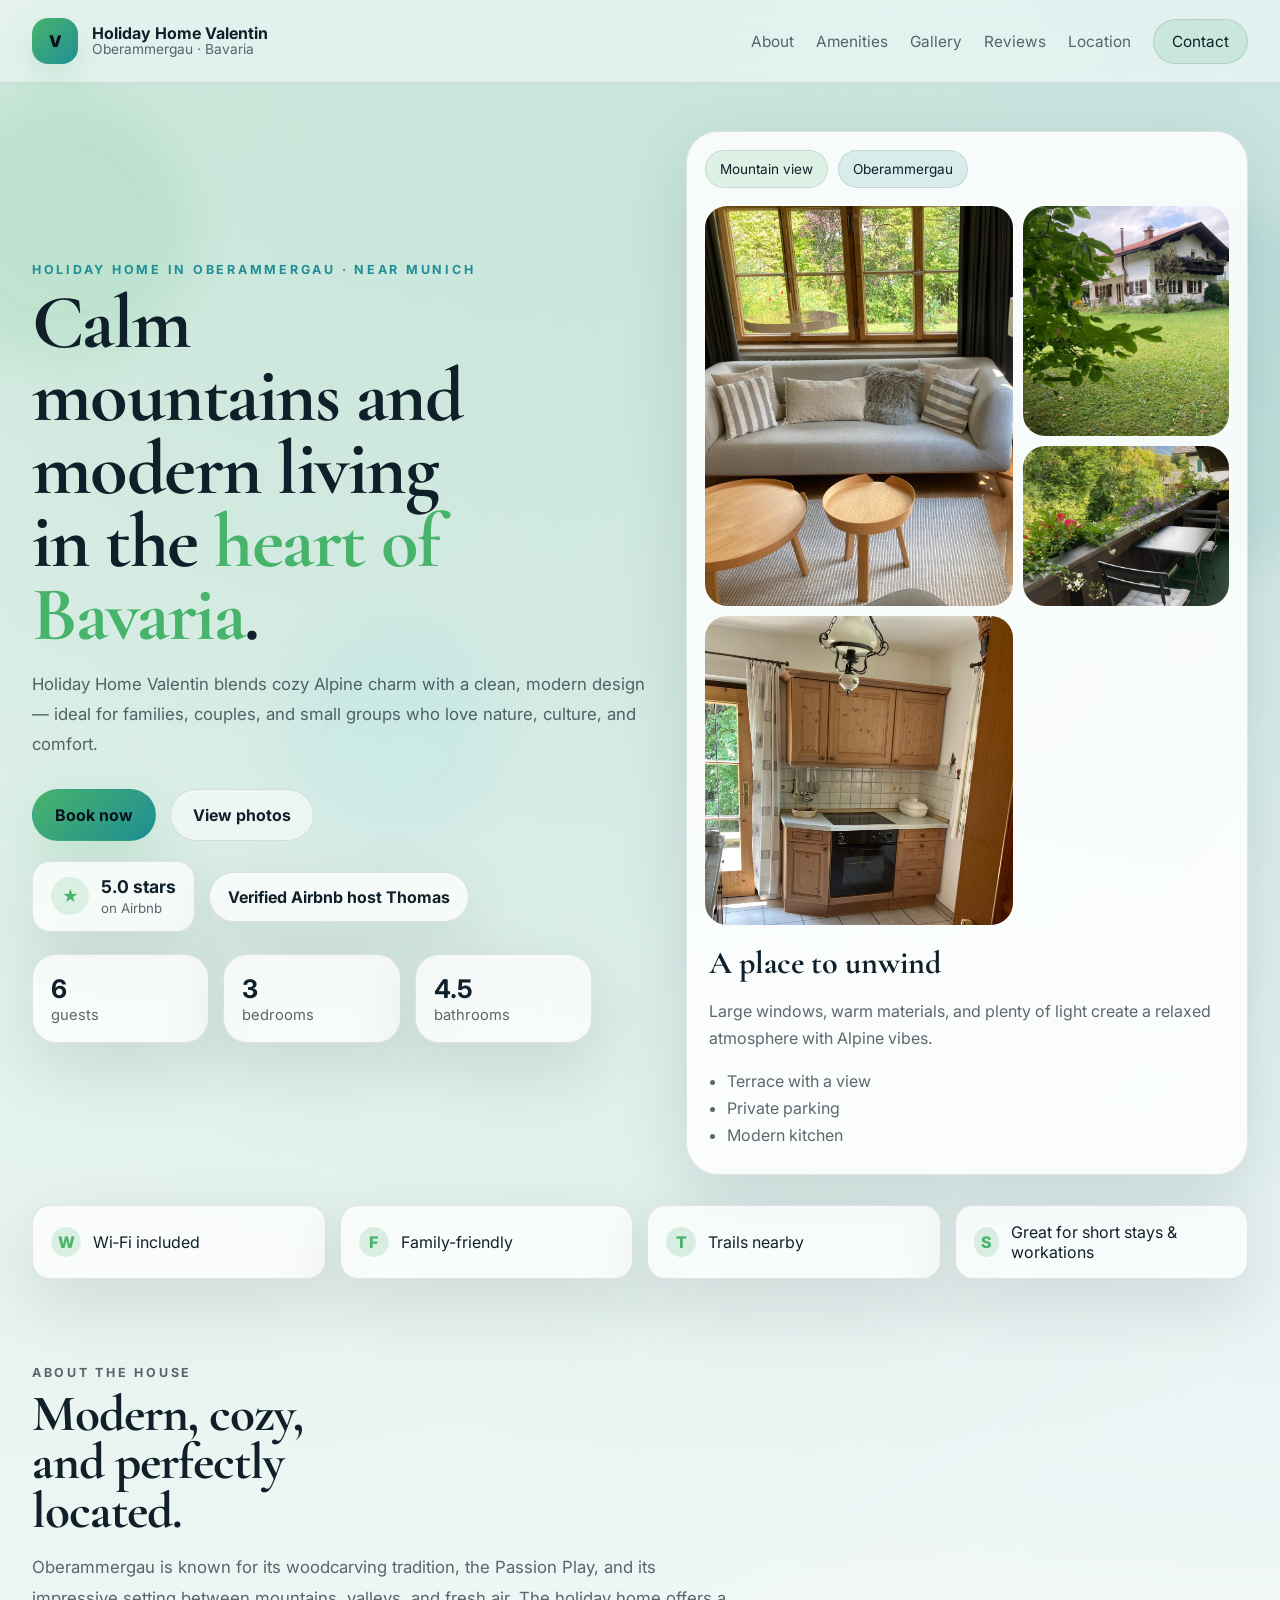
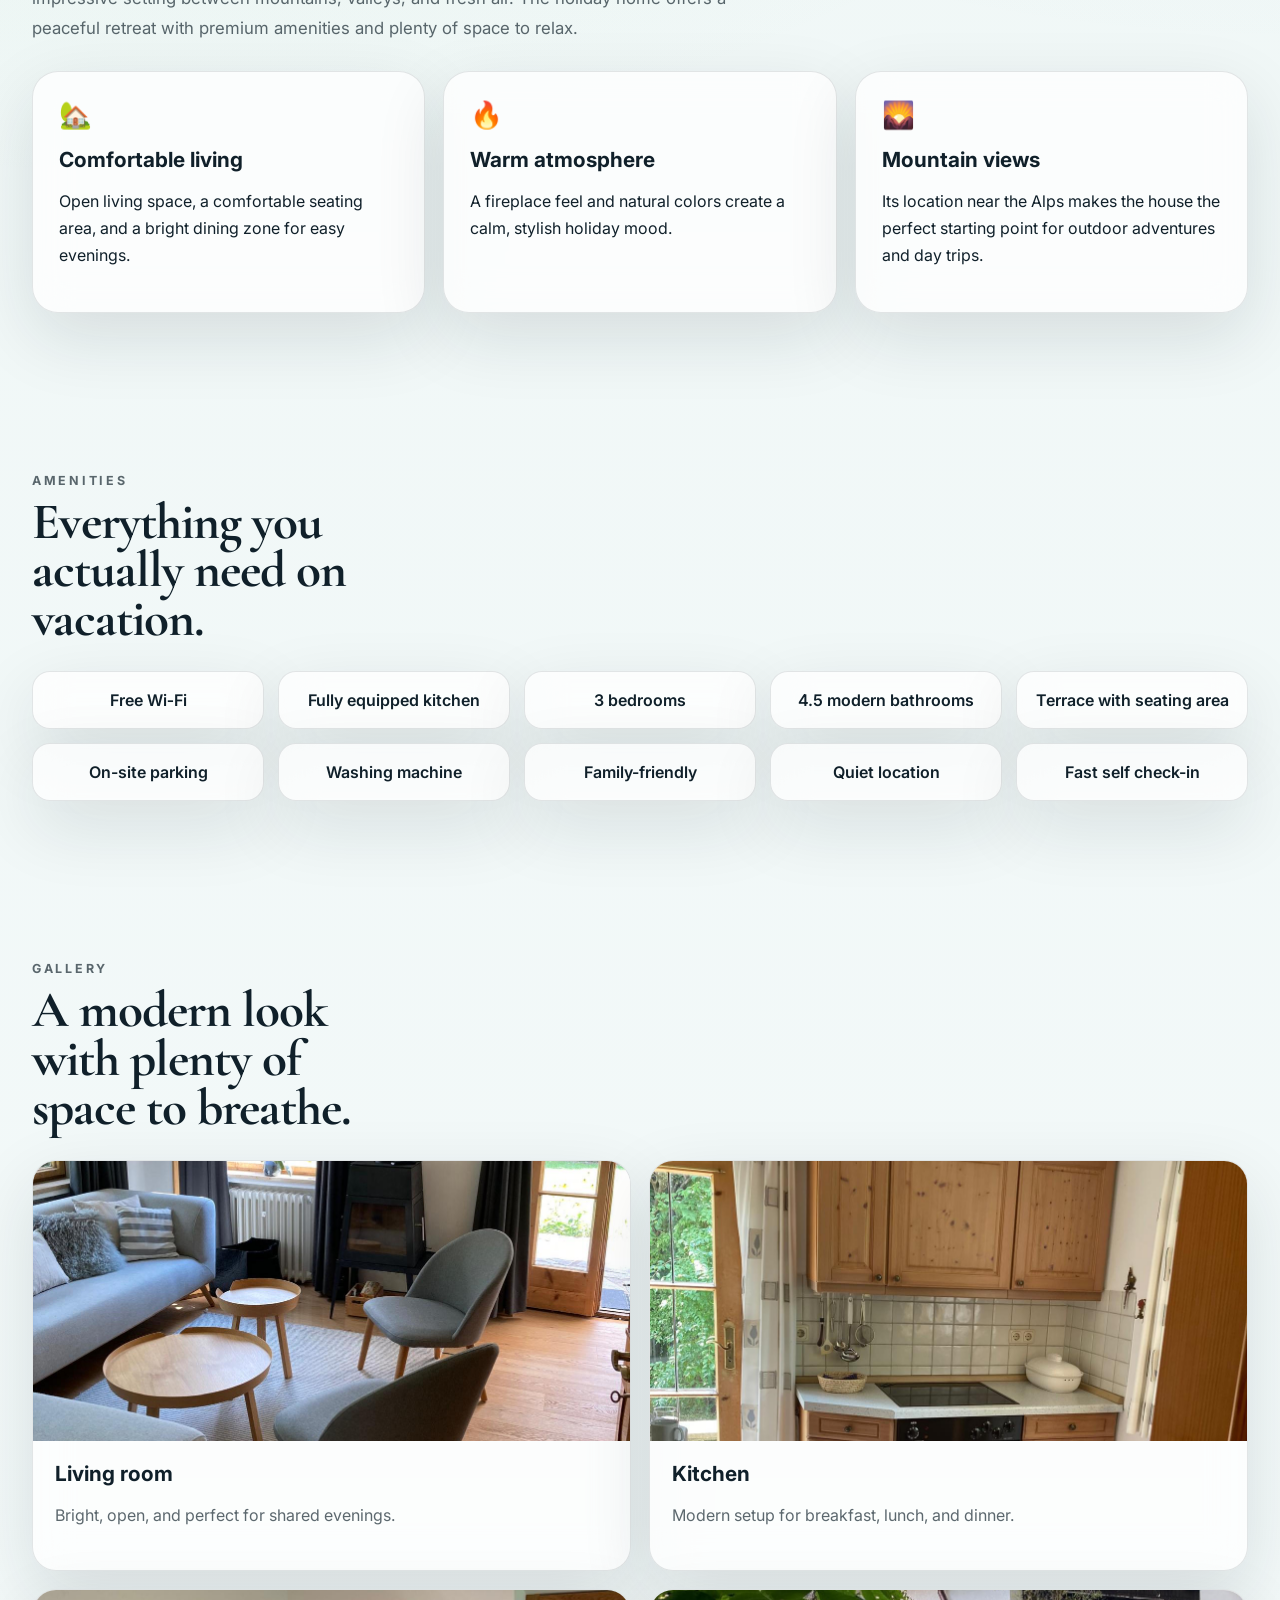
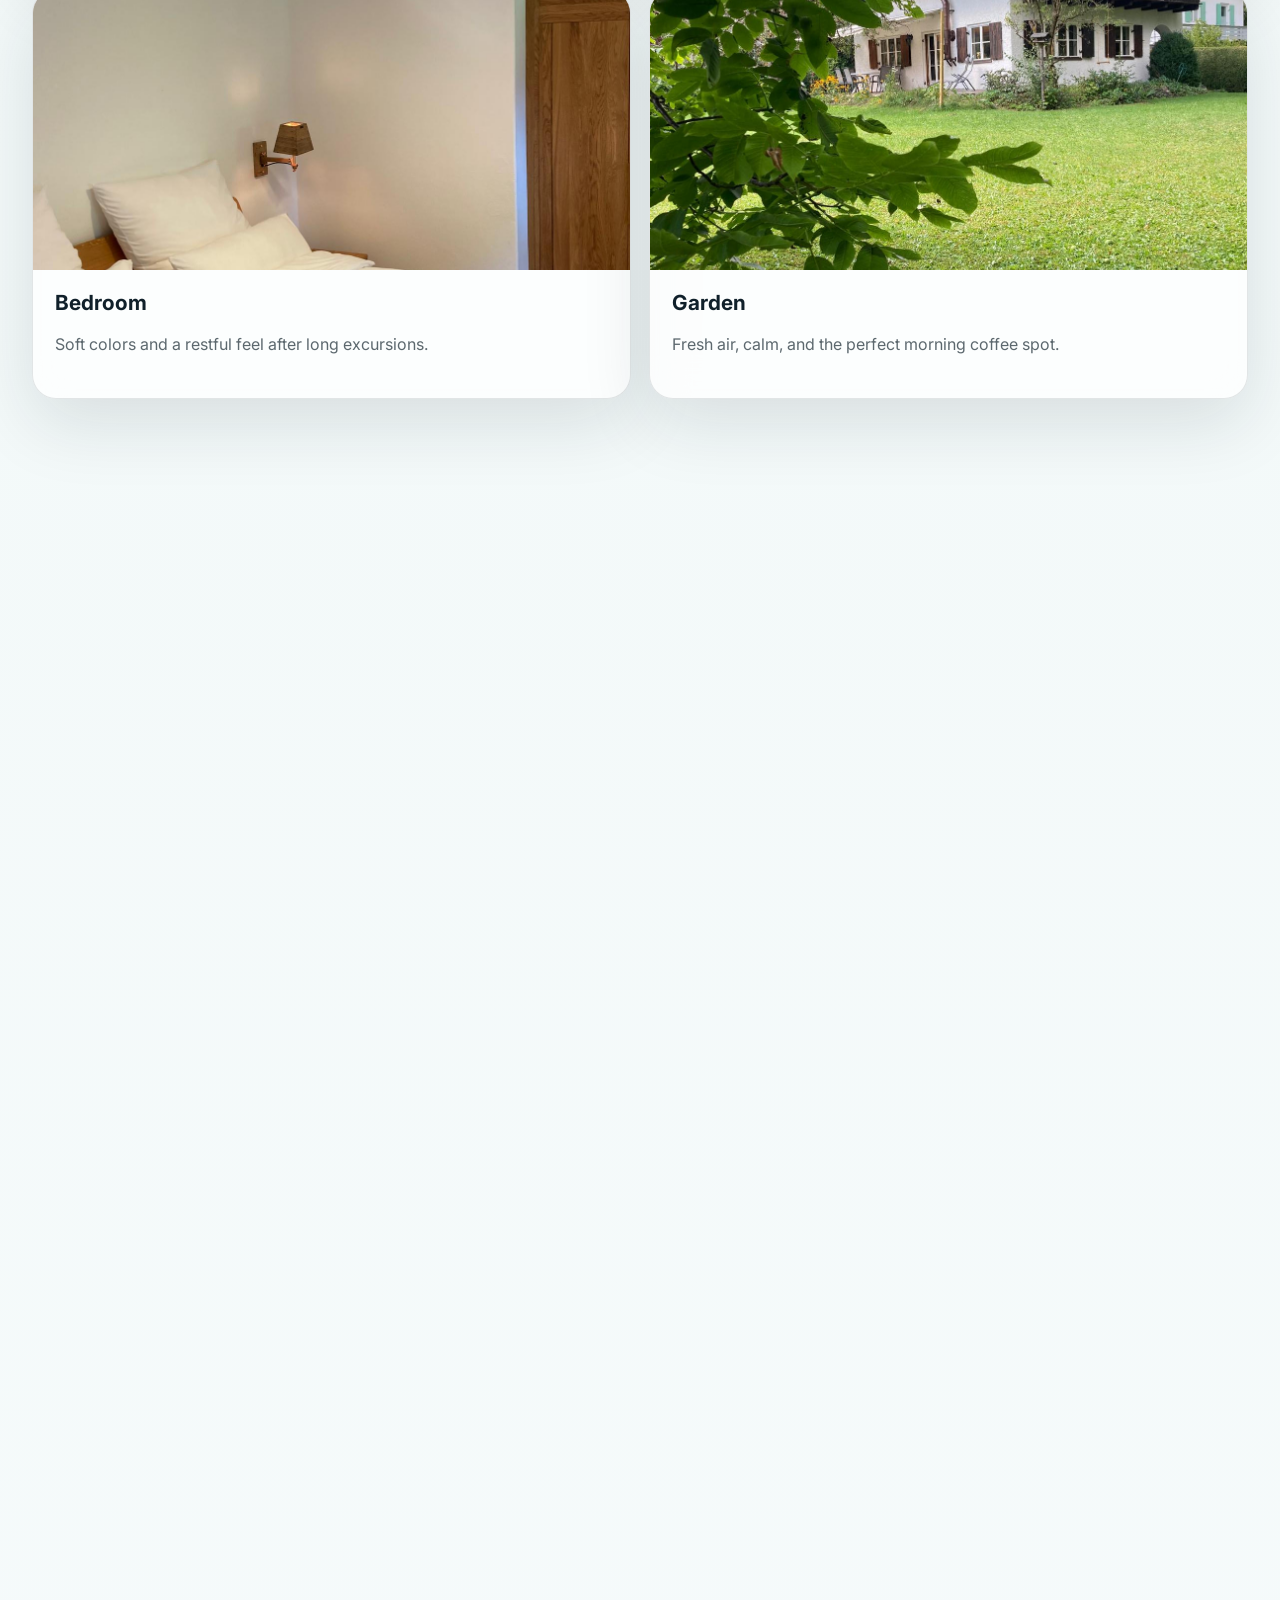
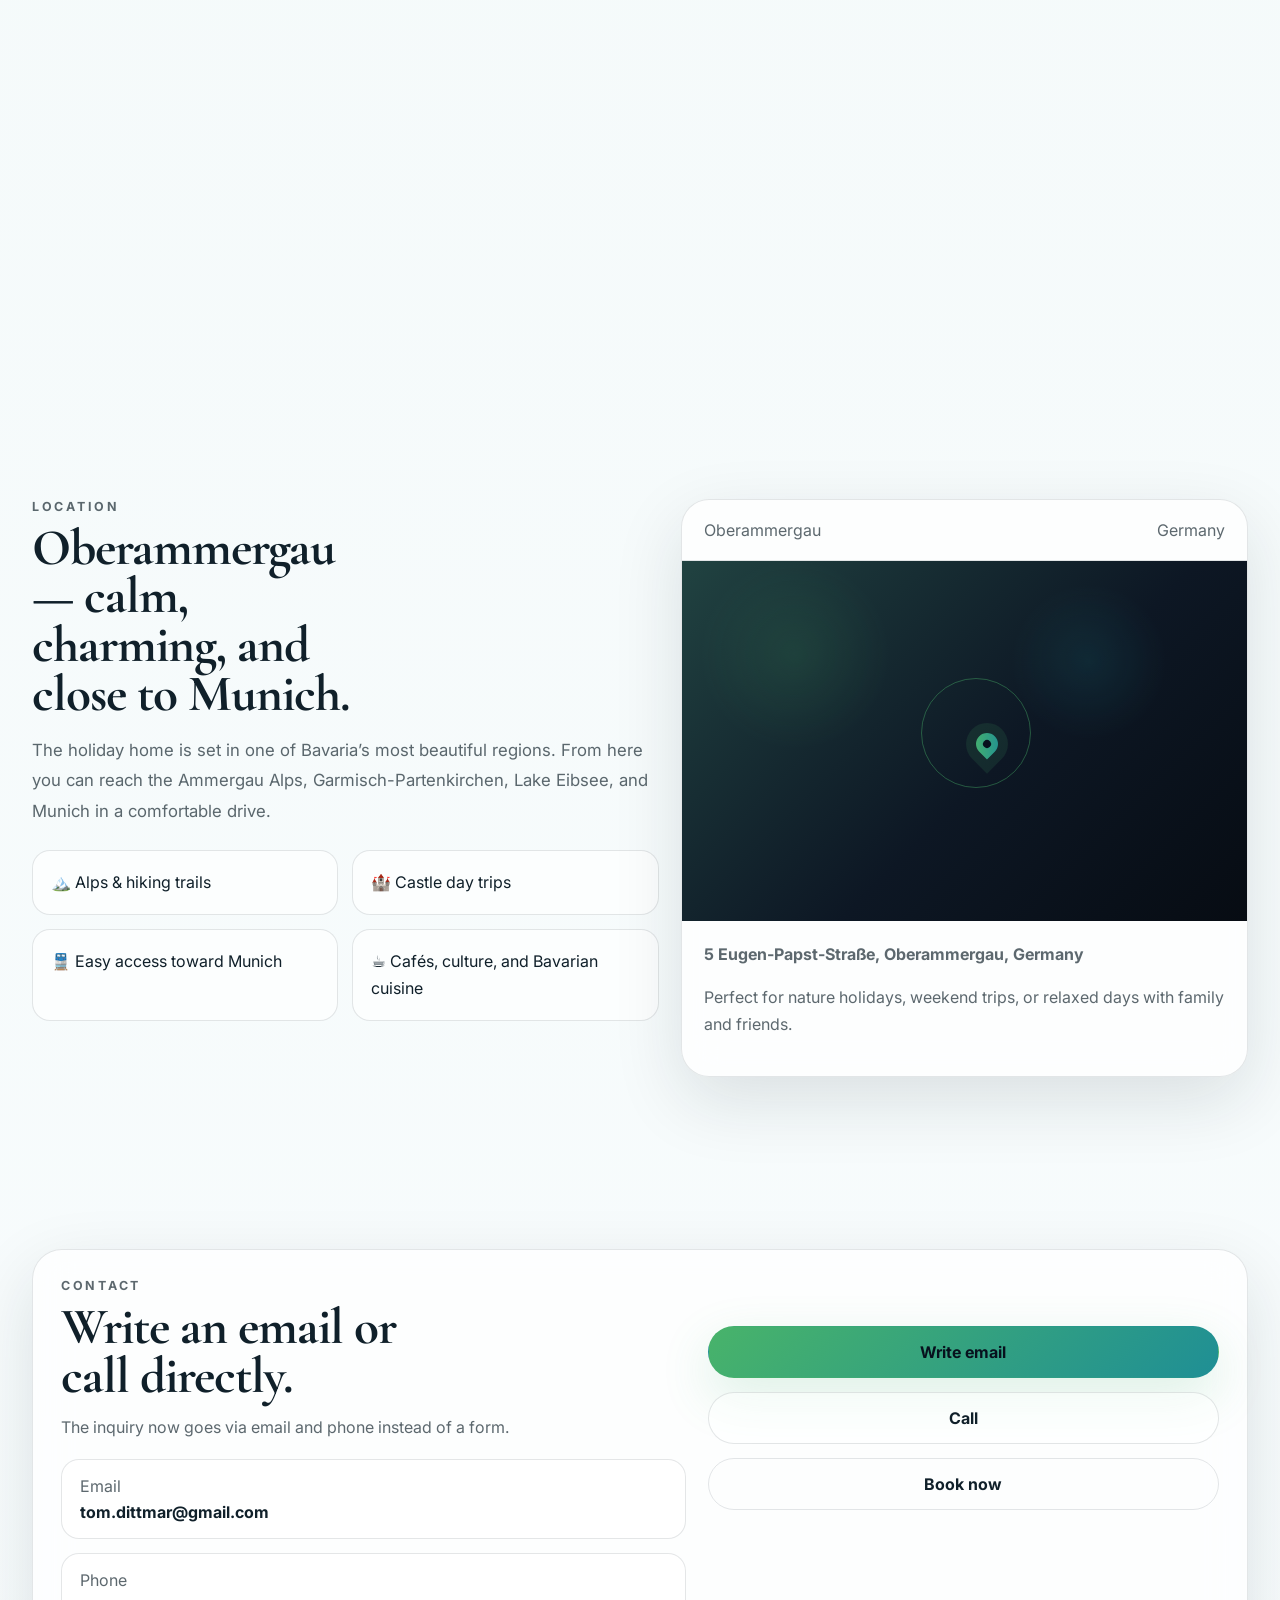
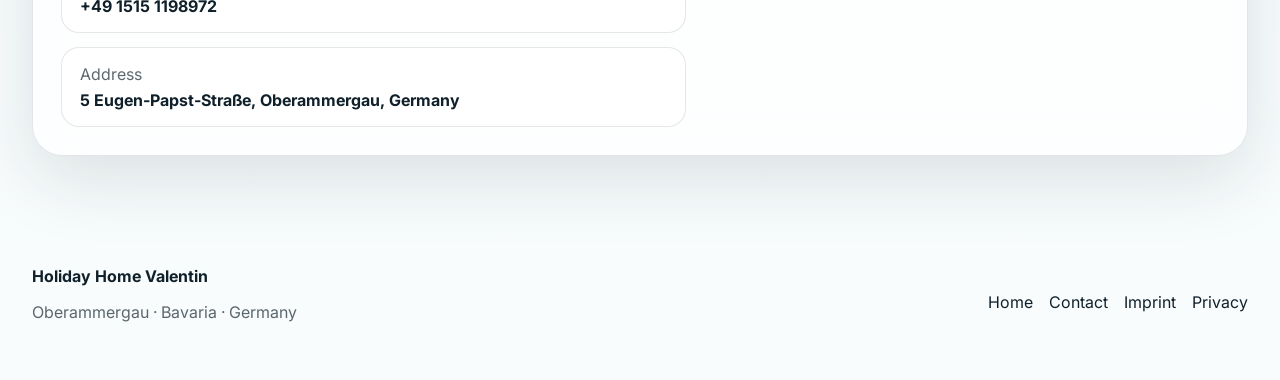
==== index.html @ 4187b982 "Add files via upload" ====
<!DOCTYPE html>
<html lang="de">
<head>
  <meta charset="UTF-8" />
  <meta name="viewport" content="width=device-width, initial-scale=1.0, viewport-fit=cover" />
  <title>Ferienhaus Valentin | Oberammergau bei München</title>
  <meta name="description" content="Ferienhaus in Oberammergau bei München mit Bergblick, Terrasse, 5,0 Airbnb-Sterne, Buchungslink, Bewertungen und direktem Kontakt." />
  <meta name="color-scheme" content="light dark" />
  <link rel="preconnect" href="https://fonts.googleapis.com">
  <link rel="preconnect" href="https://fonts.gstatic.com" crossorigin>
  <link href="https://fonts.googleapis.com/css2?family=Inter:wght@400;500;600;700;800;900&family=Cormorant+Garamond:wght@500;600;700&display=swap" rel="stylesheet">
  <link rel="stylesheet" href="css/style.css" />
</head>
<body>
  <div class="backdrop" aria-hidden="true">
    <span></span><span></span><span></span>
  </div>

  <header class="site-header">
    <a class="brand" href="#start" aria-label="Startseite">
      <span class="brand-mark">V</span>
      <span class="brand-text">
        <strong data-i18n="brand">Ferienhaus Valentin</strong>
        <small data-i18n="brandSub">Oberammergau · Bayern</small>
      </span>
    </a>

    <nav class="desktop-nav" aria-label="Hauptnavigation">
      <a href="#ueber" data-i18n="navAbout">Über das Haus</a>
      <a href="#ausstattung" data-i18n="navAmenities">Ausstattung</a>
      <a href="#galerie" data-i18n="navGallery">Galerie</a>
      <a href="#bewertungen" data-i18n="navReviews">Bewertungen</a>
      <a href="#lage" data-i18n="navLocation">Lage</a>
      <a href="#kontakt" class="nav-cta" data-i18n="navContact">Kontakt</a>
    </nav>

    <button class="menu-button" type="button" aria-label="Menü öffnen" aria-expanded="false" aria-controls="mobileNav">
      <span></span><span></span><span></span>
    </button>
  </header>

  <nav id="mobileNav" class="mobile-nav" aria-label="Mobile Navigation">
    <a href="#ueber" data-i18n="navAbout">Über das Haus</a>
    <a href="#ausstattung" data-i18n="navAmenities">Ausstattung</a>
    <a href="#galerie" data-i18n="navGallery">Galerie</a>
    <a href="#bewertungen" data-i18n="navReviews">Bewertungen</a>
    <a href="#lage" data-i18n="navLocation">Lage</a>
    <a href="#kontakt" data-i18n="navContact">Kontakt</a>
  </nav>

  <main id="start">
    <section class="hero section-wrap">
      <div class="hero-copy reveal">
        <p class="eyebrow" data-i18n="heroEyebrow">Ferienhaus in Oberammergau · Nähe München</p>
        <h1 data-i18n="heroTitle">Ruhe, Berge und modernes Wohnen im <span>Herzen Bayerns</span>.</h1>
        <p class="lead" data-i18n="heroText">
          Das Ferienhaus Valentin verbindet gemütlichen Alpencharme mit einem klaren, modernen Design – ideal für Familien, Paare und kleine Gruppen, die Natur, Kultur und Komfort lieben.
        </p>

        <div class="hero-actions">
          <a class="btn btn-primary" href="https://www.airbnb.de/rooms/27420146?adults=4&check_in=2026-11-19&check_out=2026-11-26&search_mode=regular_search&source_impression_id=p3_1784402402_P3Bm9x_P6Az1f8Ne&previous_page_section_name=1000&federated_search_id=296d01ff-f750-4e15-9dda-6079a9d23934" target="_blank" rel="noopener noreferrer" data-i18n="heroBook">Jetzt buchen</a>
          <a class="btn btn-secondary" href="#galerie" data-i18n="heroCtaSecondary">Bilder ansehen</a>
        </div>

        <div class="hero-rating">
          <div class="rating-badge">
            <span class="rating-star">★</span>
            <div>
              <strong data-i18n="ratingScore">5.0 Sterne</strong>
              <small data-i18n="ratingLabel">auf Airbnb</small>
            </div>
          </div>
          <div class="rating-host" data-i18n="hostVerified">Verifizierter Airbnb-Gastgeber Thomas</div>
        </div>

        <div class="hero-stats" aria-label="Hausdaten">
          <div>
            <strong data-i18n="statGuestsValue">6</strong>
            <span data-i18n="statGuests">Personen</span>
          </div>
          <div>
            <strong data-i18n="statRoomsValue">3</strong>
            <span data-i18n="statRooms">Schlafzimmer</span>
          </div>
          <div>
            <strong data-i18n="statBathroomsValue">4,5</strong>
            <span data-i18n="statBathrooms">Bäder</span>
          </div>
        </div>
      </div>

      <div class="hero-visual reveal">
        <div class="hero-feature">
          <div class="hero-feature-top">
            <span class="pill" data-i18n="heroPill">Bergblick</span>
            <span class="pill pill-alt" data-i18n="heroPillAlt">Oberammergau</span>
          </div>

          <div class="mosaic">
            <figure class="mosaic-tile tile-a">
              <img src="images/Wohnzimmer2.jpeg" alt="Wohnzimmer" />
            </figure>
            <figure class="mosaic-tile tile-b">
              <img src="images/Garten.jpeg" alt="Garten" />
            </figure>
            <figure class="mosaic-tile tile-c">
              <img src="images/Balkon1.jpeg" alt="Balkon" />
            </figure>
            <figure class="mosaic-tile tile-d">
              <img src="images/Küche1.jpeg" alt="Küche" />
            </figure>
          </div>

          <div class="hero-feature-bottom">
            <h2 data-i18n="heroCardTitle">Ein Ort zum Abschalten</h2>
            <p data-i18n="heroCardText">Große Fenster, warme Materialien und viel Licht sorgen für eine entspannte Atmosphäre mit Alpenfeeling.</p>
            <ul>
              <li data-i18n="heroList1">Terrasse mit Aussicht</li>
              <li data-i18n="heroList2">Private Parkplätze</li>
              <li data-i18n="heroList3">Moderne Küche</li>
            </ul>
          </div>
        </div>
      </div>
    </section>

    <section class="feature-strip section-wrap">
      <div class="mini-card reveal"><span>W</span><p data-i18n="strip1">WLAN inklusive</p></div>
      <div class="mini-card reveal"><span>F</span><p data-i18n="strip2">Familienfreundlich</p></div>
      <div class="mini-card reveal"><span>T</span><p data-i18n="strip3">Wanderwege direkt in der Nähe</p></div>
      <div class="mini-card reveal"><span>S</span><p data-i18n="strip4">Ideal für Kurzurlaub &amp; Workation</p></div>
    </section>

    <section id="ueber" class="content-section section-wrap">
      <div class="section-head reveal">
        <p class="eyebrow" data-i18n="aboutEyebrow">Über das Ferienhaus</p>
        <h2 data-i18n="aboutTitle">Modern, gemütlich und perfekt gelegen.</h2>
        <p class="lead" data-i18n="aboutText">
          Oberammergau ist bekannt für seine Holzschnitzkunst, die Passion und die beeindruckende Lage zwischen Bergen, Tälern und klarer Luft. Das Ferienhaus bietet einen ruhigen Rückzugsort mit hochwertiger Ausstattung und viel Platz zum Wohlfühlen.
        </p>
      </div>

      <div class="grid-3">
        <article class="info-card reveal">
          <div class="info-icon">🏡</div>
          <h3 data-i18n="feature1Title">Komfortables Wohnen</h3>
          <p data-i18n="feature1Text">Offener Wohnbereich, bequeme Sitzlandschaft und ein heller Essbereich für entspannte Abende.</p>
        </article>
        <article class="info-card reveal">
          <div class="info-icon">🔥</div>
          <h3 data-i18n="feature2Title">Wärme &amp; Atmosphäre</h3>
          <p data-i18n="feature2Text">Ein Kamin-Feeling und natürliche Farben schaffen eine ruhige, stilvolle Urlaubsstimmung.</p>
        </article>
        <article class="info-card reveal">
          <div class="info-icon">🌄</div>
          <h3 data-i18n="feature3Title">Blick auf die Berge</h3>
          <p data-i18n="feature3Text">Die Lage nahe der Alpen macht das Haus zum idealen Ausgangspunkt für Naturerlebnisse und Ausflüge.</p>
        </article>
      </div>
    </section>

    <section id="ausstattung" class="content-section alt section-wrap">
      <div class="section-head reveal">
        <p class="eyebrow" data-i18n="amenitiesEyebrow">Ausstattung</p>
        <h2 data-i18n="amenitiesTitle">Alles drin, was man im Urlaub wirklich braucht.</h2>
      </div>

      <div class="amenities-grid">
        <div class="amenity reveal" data-i18n="amenity1">Kostenloses WLAN</div>
        <div class="amenity reveal" data-i18n="amenity2">Voll ausgestattete Küche</div>
        <div class="amenity reveal" data-i18n="amenity3">3 Schlafzimmer</div>
        <div class="amenity reveal" data-i18n="amenity4">4,5 moderne Bäder</div>
        <div class="amenity reveal" data-i18n="amenity5">Terrasse mit Sitzbereich</div>
        <div class="amenity reveal" data-i18n="amenity6">Parkplatz am Haus</div>
        <div class="amenity reveal" data-i18n="amenity7">Waschmaschine</div>
        <div class="amenity reveal" data-i18n="amenity8">Familienfreundlich</div>
        <div class="amenity reveal" data-i18n="amenity9">Ruhige Lage</div>
        <div class="amenity reveal" data-i18n="amenity10">Schneller Self-Check-in</div>
      </div>
    </section>

    <section id="galerie" class="content-section section-wrap">
      <div class="section-head reveal">
        <p class="eyebrow" data-i18n="galleryEyebrow">Galerie</p>
        <h2 data-i18n="galleryTitle">Ein moderner Look mit viel Raum zum Durchatmen.</h2>
      </div>

      <div class="gallery-grid">
        <figure class="gallery-card reveal">
          <img src="images/Wohnzimmer1.jpeg" alt="Wohnzimmer 1" />
          <figcaption>
            <h3 data-i18n="gallery1Title">Wohnzimmer</h3>
            <p data-i18n="gallery1Text">Hell, offen und perfekt für gemeinsame Abende.</p>
          </figcaption>
        </figure>

        <figure class="gallery-card reveal">
          <img src="images/Küche1.jpeg" alt="Küche" />
          <figcaption>
            <h3 data-i18n="gallery2Title">Küche</h3>
            <p data-i18n="gallery2Text">Modern ausgestattet für Frühstück, Lunch und Dinner.</p>
          </figcaption>
        </figure>

        <figure class="gallery-card reveal">
          <img src="images/Schlafzimmer1.jpeg" alt="Schlafzimmer" />
          <figcaption>
            <h3 data-i18n="gallery3Title">Schlafzimmer</h3>
            <p data-i18n="gallery3Text">Sanfte Farben und gute Erholung nach langen Ausflügen.</p>
          </figcaption>
        </figure>

        <figure class="gallery-card reveal">
          <img src="images/Garten.jpeg" alt="Garten" />
          <figcaption>
            <h3 data-i18n="gallery4Title">Garten</h3>
            <p data-i18n="gallery4Text">Frische Luft, Ruhe und der perfekte Platz für den Morgenkaffee.</p>
          </figcaption>
        </figure>

        <figure class="gallery-card reveal">
          <img src="images/Balkon1.jpeg" alt="Balkon" />
          <figcaption>
            <h3 data-i18n="gallery5Title">Balkon</h3>
            <p data-i18n="gallery5Text">Ein stiller Platz mit Blick ins Grüne.</p>
          </figcaption>
        </figure>

        <figure class="gallery-card reveal">
          <img src="images/Bad.jpeg" alt="Badezimmer" />
          <figcaption>
            <h3 data-i18n="gallery6Title">Badezimmer</h3>
            <p data-i18n="gallery6Text">Klar, modern und angenehm ruhig gestaltet.</p>
          </figcaption>
        </figure>

        <figure class="gallery-card reveal">
          <img src="images/Wohnzimmer2.jpeg" alt="Wohnbereich" />
          <figcaption>
            <h3 data-i18n="gallery7Title">Wohnbereich</h3>
            <p data-i18n="gallery7Text">Gemütlich für lange Abende und entspannte Gespräche.</p>
          </figcaption>
        </figure>

        <figure class="gallery-card reveal">
          <img src="images/Wohnzimmer3.jpeg" alt="Lounge" />
          <figcaption>
            <h3 data-i18n="gallery8Title">Lounge</h3>
            <p data-i18n="gallery8Text">Weiches Licht, viel Platz und ein moderner Look.</p>
          </figcaption>
        </figure>
      </div>
    </section>

    <section id="bewertungen" class="content-section alt section-wrap testimonials">
      <div class="section-head reveal">
        <p class="eyebrow" data-i18n="reviewsEyebrow">Bewertungen</p>
        <h2 data-i18n="reviewsTitle">5,0 Sterne auf Airbnb und starke Rückmeldungen von Gästen.</h2>
      </div>

      <div class="review-summary reveal">
        <div class="summary-rating">
          <strong>5.0</strong>
          <span>★★★★★</span>
        </div>
        <div class="summary-copy">
          <p data-i18n="hostVerified">Verifizierter Airbnb-Gastgeber Thomas</p>
          <p data-i18n="reviewSummaryText">Sauber, ruhig und mit drei Schlafzimmern sowie 4,5 Bädern für einen entspannten Aufenthalt ausgestattet.</p>
        </div>
      </div>

      <div class="testimonial-grid">
        <article class="testimonial-card reveal">
          <div class="quote-meta">
            <strong>Jay</strong>
            <span>★★★★★</span>
          </div>
          <p data-i18n="review1">Eine sehr schöne Unterkunft und top ausgestattet. Kann ich nur empfehlen!</p>
        </article>

        <article class="testimonial-card reveal">
          <div class="quote-meta">
            <strong>Kevin</strong>
            <span>★★★★★</span>
          </div>
          <p data-i18n="review2">Unser zweites Mal in diesem wunderbaren Haus. Wir werden wiederkommen. Es ist eine perfekte Unterkunft.</p>
        </article>

        <article class="testimonial-card reveal">
          <div class="quote-meta">
            <strong>Sigmund</strong>
            <span>★★★★★</span>
          </div>
          <p data-i18n="review3">Die Unterkunft hatte alles, was wir brauchten, und mehr. Wir haben uns wie zuhause gefühlt.</p>
        </article>
      </div>
    </section>

    <section id="lage" class="content-section section-wrap">
      <div class="location-layout">
        <div class="location-copy reveal">
          <p class="eyebrow" data-i18n="locationEyebrow">Lage</p>
          <h2 data-i18n="locationTitle">Oberammergau – ruhig, charmant und nah an München.</h2>
          <p class="lead" data-i18n="locationText">
            Das Ferienhaus liegt in einer der schönsten Regionen Bayerns. Von hier aus erreichst du die Ammergauer Alpen, Garmisch-Partenkirchen, den Eibsee und München in bequemer Fahrzeit.
          </p>

          <div class="location-points">
            <div class="point reveal" data-i18n="location1">🏔️ Alpen &amp; Wanderwege</div>
            <div class="point reveal" data-i18n="location2">🏰 Ausflüge zu Schlössern</div>
            <div class="point reveal" data-i18n="location3">🚆 Gute Anbindung Richtung München</div>
            <div class="point reveal" data-i18n="location4">☕ Cafés, Kultur und bayerische Küche</div>
          </div>
        </div>

        <a class="map-card reveal" href="https://www.google.de/maps/place/Ferienhaus+Valentin+in+Oberammergau+-+Superior+Villa/@47.5965355,11.0624044,211m/data=!3m1!1e3!4m7!3m6!1s0x479dab0f0d1983f3:0x14904190a734ac11!8m2!3d47.5967293!4d11.0620804!16s%2Fg%2F11z8nn1bxg!17BQ0FF?entry=ttu&g_ep=EgoyMDI2MDcxNS4wIKXMDSoASAFQAw%3D%3D" target="_blank" rel="noopener noreferrer" aria-label="Adresse in Google Maps öffnen">
          <div class="map-topline">
            <span data-i18n="mapTopLeft">Oberammergau</span>
            <span data-i18n="mapTopRight">Deutschland</span>
          </div>
          <div class="map-visual" aria-hidden="true">
            <div class="map-pin"></div>
            <div class="map-ring"></div>
          </div>
          <div class="map-footer">
            <p class="map-address" data-i18n="mapAddress">5 Eugen-Papst-Straße, Oberammergau, Deutschland</p>
            <p data-i18n="mapText">Perfekt für Natururlaub, Kurztrip oder entspannte Tage mit Familie und Freunden.</p>
          </div>
        </a>
      </div>
    </section>

    <section id="kontakt" class="content-section contact-section section-wrap">
      <div class="contact-box reveal">
        <div class="contact-copy">
          <p class="eyebrow" data-i18n="contactEyebrow">Kontakt</p>
          <h2 data-i18n="contactTitle">Direkt schreiben oder anrufen.</h2>
          <p data-i18n="contactText">Die Anfrage läuft jetzt über E-Mail und Telefon statt über ein Formular.</p>

          <div class="contact-details">
            <div><span data-i18n="contactDetail1Label">E-Mail</span><strong>tom.dittmar@gmail.com</strong></div>
            <div><span data-i18n="contactDetail2Label">Telefon</span><strong>+49 1515 1198972</strong></div>
            <div><span data-i18n="contactDetail3Label">Adresse</span><strong data-i18n="mapAddress">5 Eugen-Papst-Straße, Oberammergau, Deutschland</strong></div>
          </div>
        </div>

        <div class="contact-actions">
          <a class="btn btn-primary" href="mailto:tom.dittmar@gmail.com?subject=Anfrage%20Ferienhaus%20Valentin&body=Hallo%20Thomas,%0D%0A%0D%0Aich%20interessiere%20mich%20f%C3%BCr%20einen%20Aufenthalt%20im%20Ferienhaus%20Valentin.%0D%0A%0D%0AViele%20Gr%C3%BC%C3%9Fe" data-i18n="emailButton">Email schreiben</a>
          <a class="btn btn-secondary" href="tel:+4915151198972" data-i18n="callButton">Anrufen</a>
          <a class="btn btn-ghost" href="https://www.airbnb.de/rooms/27420146?adults=4&check_in=2026-11-19&check_out=2026-11-26&search_mode=regular_search&source_impression_id=p3_1784402402_P3Bm9x_P6Az1f8Ne&previous_page_section_name=1000&federated_search_id=296d01ff-f750-4e15-9dda-6079a9d23934" target="_blank" rel="noopener noreferrer" data-i18n="heroBook">Jetzt buchen</a>
        </div>
      </div>
    </section>
  </main>

  <footer class="footer section-wrap">
    <div>
      <strong data-i18n="footerBrand">Ferienhaus Valentin</strong>
      <p data-i18n="footerLocation">Oberammergau · Bayern · Deutschland</p>
    </div>
    <div class="footer-links">
      <a href="#start" data-i18n="footerStart">Start</a>
      <a href="#kontakt" data-i18n="footerContact">Kontakt</a>
      <a href="#" data-i18n="footerImprint">Impressum</a>
      <a href="#" data-i18n="footerPrivacy">Datenschutz</a>
    </div>
  </footer>

  <script src="js/script.js"></script>
</body>
</html>
---- css/style.css ----
:root {
  color-scheme: light dark;
  --bg: #eef6f5;
  --bg-2: #f8fcfd;
  --surface: rgba(255, 255, 255, 0.74);
  --surface-strong: rgba(255, 255, 255, 0.92);
  --text: #10202a;
  --muted: rgba(16, 32, 42, 0.68);
  --line: rgba(16, 32, 42, 0.11);
  --shadow: 0 24px 70px rgba(17, 34, 42, 0.12);
  --accent: #48b36a;
  --accent-2: #1f8f95;
  --accent-3: #68d5ef;
  --accent-4: #acdff7;
  --radius-xl: 32px;
  --radius-lg: 24px;
  --radius-md: 18px;
  --radius-sm: 14px;
}

@media (prefers-color-scheme: dark) {
  :root {
    --bg: #06080b;
    --bg-2: #0a0d12;
    --surface: rgba(12, 16, 22, 0.76);
    --surface-strong: rgba(17, 22, 30, 0.92);
    --text: #ecf4ff;
    --muted: rgba(236, 244, 255, 0.7);
    --line: rgba(255, 255, 255, 0.09);
    --shadow: 0 28px 80px rgba(0, 0, 0, 0.34);
    --accent: #8ff0b3;
    --accent-2: #67d9e3;
    --accent-3: #7fb8ff;
    --accent-4: #bfe2ff;
  }
}

* { box-sizing: border-box; }
html {
  scroll-behavior: smooth;
  background: var(--bg);
  scrollbar-color: color-mix(in srgb, var(--accent-2) 70%, transparent) transparent;
}
body {
  margin: 0;
  min-height: 100vh;
  overflow-x: hidden;
  color: var(--text);
  font-family: Inter, system-ui, sans-serif;
  background:
    radial-gradient(circle at 8% 0%, color-mix(in srgb, var(--accent) 18%, transparent), transparent 26%),
    radial-gradient(circle at 100% 0%, color-mix(in srgb, var(--accent-2) 15%, transparent), transparent 24%),
    linear-gradient(180deg, var(--bg) 0%, var(--bg-2) 100%);
}
body::-webkit-scrollbar { width: 12px; }
body::-webkit-scrollbar-track { background: transparent; }
body::-webkit-scrollbar-thumb {
  background: color-mix(in srgb, var(--accent-2) 65%, transparent);
  border-radius: 999px;
  border: 3px solid transparent;
  background-clip: content-box;
}
a { color: inherit; text-decoration: none; }
img { display: block; width: 100%; }
button, input, textarea { font: inherit; }

@media (max-width: 900px), (hover: none) and (pointer: coarse) {
  html {
    scrollbar-width: none;
  }
  html::-webkit-scrollbar,
  body::-webkit-scrollbar {
    width: 0;
    height: 0;
    display: none;
  }
}

.backdrop {
  position: fixed;
  inset: 0;
  pointer-events: none;
  z-index: 0;
}
.backdrop span {
  position: absolute;
  border-radius: 999px;
  filter: blur(22px);
  opacity: 0.42;
  animation: drift 16s ease-in-out infinite;
}
.backdrop span:nth-child(1) {
  width: 260px;
  height: 260px;
  left: -70px;
  top: 100px;
  background: color-mix(in srgb, var(--accent) 28%, transparent);
}
.backdrop span:nth-child(2) {
  width: 340px;
  height: 340px;
  right: -120px;
  top: 220px;
  background: color-mix(in srgb, var(--accent-2) 22%, transparent);
  animation-delay: -5s;
}
.backdrop span:nth-child(3) {
  width: 220px;
  height: 220px;
  left: 22%;
  bottom: 60px;
  background: color-mix(in srgb, var(--accent-3) 20%, transparent);
  animation-delay: -10s;
}
@keyframes drift {
  0%, 100% { transform: translateY(0) scale(1); }
  50% { transform: translateY(-18px) scale(1.04); }
}

.section-wrap {
  position: relative;
  z-index: 1;
  max-width: 1280px;
  margin: 0 auto;
  padding-left: 32px;
  padding-right: 32px;
}

.site-header {
  position: sticky;
  top: 0;
  z-index: 40;
  display: flex;
  align-items: center;
  justify-content: space-between;
  gap: 16px;
  padding: 18px 32px;
  backdrop-filter: blur(18px);
  background: color-mix(in srgb, var(--bg) 72%, transparent);
  border-bottom: 1px solid var(--line);
}
.brand {
  display: inline-flex;
  align-items: center;
  gap: 14px;
  min-width: 0;
}
.brand-mark {
  width: 46px;
  height: 46px;
  display: grid;
  place-items: center;
  border-radius: 16px;
  background: linear-gradient(135deg, var(--accent), var(--accent-2));
  color: #081118;
  font-weight: 900;
  box-shadow: 0 14px 34px color-mix(in srgb, var(--accent) 20%, transparent);
}
.brand-text {
  display: flex;
  flex-direction: column;
  line-height: 1.1;
}
.brand-text strong { font-size: 1rem; }
.brand-text small,
.lead,
.section-head p,
.location-copy p,
.contact-copy p,
.gallery-card p,
.testimonial-card p,
.map-footer p,
.footer p,
.contact-details span {
  color: var(--muted);
}
.brand-text small { font-size: 0.86rem; }

.desktop-nav {
  display: flex;
  align-items: center;
  gap: 22px;
  font-size: 0.96rem;
  color: var(--muted);
}
.desktop-nav a {
  position: relative;
}
.desktop-nav a::after {
  content: "";
  position: absolute;
  left: 0;
  bottom: -7px;
  width: 100%;
  height: 2px;
  border-radius: 999px;
  background: linear-gradient(90deg, var(--accent), var(--accent-2));
  transform: scaleX(0);
  transform-origin: left;
  transition: transform 0.25s ease;
}
.desktop-nav a:hover::after { transform: scaleX(1); }

.nav-cta {
  padding: 12px 18px;
  border-radius: 999px;
  color: var(--text) !important;
  background: color-mix(in srgb, var(--accent) 16%, transparent);
  border: 1px solid var(--line);
}

.menu-button {
  display: none;
  width: 46px;
  height: 46px;
  border-radius: 14px;
  border: 1px solid var(--line);
  background: color-mix(in srgb, var(--surface) 72%, transparent);
  padding: 11px;
  cursor: pointer;
}
.menu-button span {
  display: block;
  height: 2px;
  margin: 5px 0;
  border-radius: 999px;
  background: var(--text);
}

.mobile-nav {
  display: none;
}

.hero {
  min-height: calc(100svh - 92px);
  display: grid;
  grid-template-columns: 1.05fr 0.95fr;
  gap: 32px;
  align-items: center;
  padding-top: 48px;
  padding-bottom: 30px;
}
.eyebrow {
  margin: 0;
  text-transform: uppercase;
  letter-spacing: 0.22em;
  color: var(--accent-2);
  font-size: 0.78rem;
  font-weight: 700;
}
.hero-copy h1,
.section-head h2,
.location-copy h2,
.contact-copy h2 {
  margin: 10px 0 14px;
  font-family: "Cormorant Garamond", serif;
  font-weight: 700;
  letter-spacing: -0.02em;
  line-height: 0.95;
}
.hero-copy h1 { max-width: 12ch; font-size: clamp(3rem, 6vw, 5.8rem); }
.hero-copy h1 span { color: var(--accent); }
.lead { max-width: 64ch; line-height: 1.8; font-size: 1.05rem; }

.hero-actions {
  display: flex;
  flex-wrap: wrap;
  gap: 14px;
  margin: 30px 0 20px;
}
.btn {
  display: inline-flex;
  align-items: center;
  justify-content: center;
  gap: 10px;
  padding: 15px 22px;
  border-radius: 999px;
  border: 1px solid transparent;
  font-weight: 700;
  transition: transform 0.25s ease, box-shadow 0.25s ease, background 0.25s ease, opacity 0.25s ease;
}
.btn:hover { transform: translateY(-2px); }
.btn-primary {
  background: linear-gradient(135deg, var(--accent), var(--accent-2));
  color: #07111d;
  box-shadow: 0 18px 50px color-mix(in srgb, var(--accent) 18%, transparent);
}
.btn-secondary {
  background: color-mix(in srgb, var(--surface) 70%, transparent);
  border-color: var(--line);
  color: var(--text);
}
.btn-ghost {
  background: transparent;
  border-color: var(--line);
  color: var(--text);
}

.hero-rating {
  display: flex;
  flex-wrap: wrap;
  gap: 14px;
  align-items: center;
  margin-bottom: 22px;
}
.rating-badge, .rating-host {
  background: var(--surface);
  border: 1px solid var(--line);
  box-shadow: var(--shadow);
  backdrop-filter: blur(18px);
}
.rating-badge {
  display: inline-flex;
  align-items: center;
  gap: 12px;
  padding: 14px 18px;
  border-radius: 18px;
}
.rating-badge strong,
.summary-rating strong {
  display: block;
  font-size: 1.1rem;
}
.rating-badge small,
.summary-copy p:first-child {
  color: var(--muted);
}
.rating-star {
  display: inline-grid;
  place-items: center;
  width: 38px;
  height: 38px;
  border-radius: 50%;
  background: color-mix(in srgb, var(--accent) 16%, transparent);
  color: var(--accent);
  font-size: 1rem;
  font-weight: 900;
}
.rating-host {
  padding: 14px 18px;
  border-radius: 999px;
  font-weight: 700;
}

.hero-stats {
  display: grid;
  grid-template-columns: repeat(3, minmax(0, 1fr));
  gap: 14px;
  max-width: 560px;
}
.hero-stats div,
.mini-card,
.info-card,
.amenity,
.gallery-card,
.testimonial-card,
.map-card,
.contact-box,
.summary-rating {
  background: var(--surface);
  border: 1px solid var(--line);
  box-shadow: var(--shadow);
  backdrop-filter: blur(18px);
}
.hero-stats div {
  padding: 18px;
  border-radius: var(--radius-lg);
}
.hero-stats strong { display: block; font-size: 1.6rem; }
.hero-stats span { color: var(--muted); font-size: 0.92rem; }

.hero-visual { min-width: 0; }
.hero-feature {
  border-radius: 32px;
  overflow: hidden;
  border: 1px solid var(--line);
  background: color-mix(in srgb, var(--surface-strong) 92%, transparent);
  box-shadow: var(--shadow);
}
.hero-feature-top {
  display: flex;
  gap: 10px;
  flex-wrap: wrap;
  padding: 18px 18px 0;
}
.pill {
  display: inline-flex;
  align-items: center;
  padding: 10px 14px;
  border-radius: 999px;
  font-size: 0.85rem;
  background: color-mix(in srgb, var(--accent) 14%, transparent);
  border: 1px solid var(--line);
}
.pill-alt { background: color-mix(in srgb, var(--accent-2) 14%, transparent); }

.mosaic {
  display: grid;
  grid-template-columns: 1.2fr 0.8fr;
  grid-template-rows: 230px 160px;
  gap: 10px;
  padding: 18px;
}
.mosaic-tile {
  margin: 0;
  overflow: hidden;
  border-radius: 22px;
  min-height: 100%;
  background: color-mix(in srgb, var(--bg-2) 60%, transparent);
}
.mosaic-tile img,
.gallery-card img {
  width: 100%;
  height: 100%;
  object-fit: cover;
}
.tile-a { grid-row: 1 / span 2; }
.tile-a img { object-position: center; }
.tile-b img { object-position: center; }
.tile-c img { object-position: center; }
.tile-d img { object-position: center; }

.hero-feature-bottom {
  padding: 0 22px 24px;
}
.hero-feature-bottom h2 {
  margin: 0 0 10px;
  font-family: "Cormorant Garamond", serif;
  font-size: 2rem;
}
.hero-feature-bottom p,
.hero-feature-bottom li {
  color: var(--muted);
  line-height: 1.7;
}
.hero-feature-bottom ul {
  margin: 16px 0 0;
  padding-left: 18px;
}

.feature-strip {
  display: grid;
  grid-template-columns: repeat(4, minmax(0, 1fr));
  gap: 14px;
  padding-top: 0;
}
.mini-card {
  display: flex;
  align-items: center;
  gap: 12px;
  padding: 16px 18px;
  border-radius: var(--radius-md);
}
.mini-card span {
  width: 30px;
  height: 30px;
  display: grid;
  place-items: center;
  border-radius: 50%;
  background: color-mix(in srgb, var(--accent) 18%, transparent);
  color: var(--accent);
  font-weight: 800;
}
.mini-card p { margin: 0; }

.content-section {
  padding-top: 86px;
  padding-bottom: 86px;
}
.alt {
  padding-top: 74px;
  padding-bottom: 74px;
}
.section-head { margin-bottom: 28px; }
.section-head h2,
.location-copy h2,
.contact-copy h2 {
  font-size: clamp(2.1rem, 4vw, 3.8rem);
  max-width: 14ch;
}

.grid-3 {
  display: grid;
  grid-template-columns: repeat(3, minmax(0, 1fr));
  gap: 18px;
}
.info-card {
  padding: 26px;
  border-radius: 26px;
}
.info-icon {
  font-size: 1.65rem;
  margin-bottom: 16px;
}
.info-card h3,
.gallery-card h3 {
  margin: 0 0 8px;
  font-size: 1.3rem;
}
.info-card p,
.gallery-card p,
.location-points .point,
.testimonial-card p,
.map-footer p,
.summary-copy p:last-child {
  line-height: 1.7;
}

.amenities-grid {
  display: grid;
  grid-template-columns: repeat(5, minmax(0, 1fr));
  gap: 14px;
}
.amenity {
  padding: 18px 16px;
  border-radius: 18px;
  text-align: center;
  font-weight: 600;
}

.gallery-grid {
  display: grid;
  grid-template-columns: repeat(2, minmax(0, 1fr));
  gap: 18px;
}
.gallery-card {
  margin: 0;
  overflow: hidden;
  border-radius: 24px;
}
.gallery-card img {
  height: 280px;
}
.gallery-card figcaption {
  padding: 20px 22px 24px;
}

.testimonials .section-head { margin-bottom: 18px; }
.review-summary {
  display: grid;
  grid-template-columns: 140px 1fr;
  gap: 18px;
  align-items: center;
  margin-bottom: 18px;
}
.summary-rating {
  border-radius: 24px;
  padding: 22px;
  text-align: center;
}
.summary-rating strong {
  font-size: 2.6rem;
  line-height: 1;
}
.summary-rating span {
  display: block;
  margin-top: 8px;
  letter-spacing: 0.1em;
  color: var(--accent);
}
.summary-copy {
  padding: 4px 0;
}
.summary-copy p {
  margin: 6px 0;
}
.testimonial-grid {
  display: grid;
  grid-template-columns: repeat(3, minmax(0, 1fr));
  gap: 18px;
}
.testimonial-card {
  padding: 22px;
  border-radius: 24px;
}
.quote-meta {
  display: flex;
  align-items: center;
  justify-content: space-between;
  gap: 12px;
  margin-bottom: 14px;
}
.quote-meta span {
  color: var(--accent);
  letter-spacing: 0.14em;
}

.location-layout {
  display: grid;
  grid-template-columns: 1.05fr 0.95fr;
  gap: 22px;
  align-items: stretch;
}
.location-points {
  display: grid;
  grid-template-columns: repeat(2, minmax(0, 1fr));
  gap: 14px;
  margin-top: 24px;
}
.point {
  padding: 18px;
  border-radius: 18px;
  background: color-mix(in srgb, var(--surface-strong) 70%, transparent);
  border: 1px solid var(--line);
}
.map-card {
  border-radius: 28px;
  overflow: hidden;
  display: block;
}
.map-topline {
  display: flex;
  justify-content: space-between;
  gap: 12px;
  padding: 20px 22px;
  border-bottom: 1px solid var(--line);
  color: var(--muted);
}
.map-visual {
  position: relative;
  min-height: 360px;
  background:
    radial-gradient(circle at 20% 26%, color-mix(in srgb, var(--accent) 12%, transparent), transparent 18%),
    radial-gradient(circle at 72% 28%, color-mix(in srgb, var(--accent-2) 14%, transparent), transparent 16%),
    linear-gradient(135deg, color-mix(in srgb, var(--accent) 18%, #182a38), #0d1724 56%, #070c13);
}
.map-pin {
  position: absolute;
  left: 52%;
  top: 48%;
  width: 22px;
  height: 22px;
  border-radius: 50% 50% 50% 0;
  transform: rotate(-45deg);
  background: linear-gradient(135deg, var(--accent), var(--accent-2));
  box-shadow: 0 0 0 10px color-mix(in srgb, var(--accent) 12%, transparent);
}
.map-pin::after {
  content: "";
  position: absolute;
  inset: 7px;
  border-radius: 50%;
  background: #07111d;
}
.map-ring {
  position: absolute;
  left: calc(52% - 55px);
  top: calc(48% - 55px);
  width: 110px;
  height: 110px;
  border-radius: 50%;
  border: 1px solid color-mix(in srgb, var(--accent) 42%, transparent);
  animation: ring 2.2s ease-out infinite;
}
@keyframes ring {
  0% { transform: scale(0.88); opacity: 0.9; }
  100% { transform: scale(1.12); opacity: 0; }
}
.map-footer {
  padding: 20px 22px 22px;
}
.map-address {
  margin: 0 0 8px;
  color: var(--text);
  font-weight: 700;
}

.contact-box {
  border-radius: 30px;
  padding: 28px;
  display: grid;
  grid-template-columns: 1.1fr 0.9fr;
  gap: 22px;
  align-items: start;
}
.contact-details {
  display: grid;
  gap: 14px;
  margin-top: 22px;
}
.contact-details div {
  padding: 16px 18px;
  border-radius: 18px;
  background: color-mix(in srgb, var(--surface-strong) 74%, transparent);
  border: 1px solid var(--line);
}
.contact-details span {
  display: block;
  margin-bottom: 6px;
}
.contact-details strong {
  font-size: 1rem;
}
.contact-actions {
  display: grid;
  gap: 14px;
  align-content: start;
  padding-top: 48px;
}
.contact-actions .btn {
  width: 100%;
}

.footer {
  display: flex;
  justify-content: space-between;
  gap: 20px;
  align-items: center;
  padding-top: 24px;
  padding-bottom: 42px;
}
.footer strong { display: block; }
.footer-links {
  display: flex;
  flex-wrap: wrap;
  gap: 16px;
  justify-content: flex-end;
}

.reveal {
  opacity: 0;
  transform: translateY(18px);
  transition: opacity 0.75s ease, transform 0.75s ease;
}
.reveal.visible {
  opacity: 1;
  transform: translateY(0);
}

@media (max-width: 1080px) {
  .hero,
  .location-layout,
  .contact-box,
  .review-summary {
    grid-template-columns: 1fr;
  }

  .hero {
    min-height: auto;
    padding-top: 34px;
  }

  .hero-copy h1 {
    max-width: 14ch;
  }

  .feature-strip,
  .amenities-grid,
  .testimonial-grid {
    grid-template-columns: repeat(2, minmax(0, 1fr));
  }

  .grid-3,
  .gallery-grid {
    grid-template-columns: 1fr;
  }

  .contact-actions {
    padding-top: 0;
  }
}

@media (max-width: 780px) {
  .site-header {
    padding: 14px 18px;
  }

  .section-wrap {
    padding-left: 18px;
    padding-right: 18px;
  }

  .desktop-nav {
    display: none;
  }

  .menu-button {
    display: inline-block;
  }

  .mobile-nav {
    display: grid;
    gap: 6px;
    position: fixed;
    left: 18px;
    right: 18px;
    top: calc(72px + env(safe-area-inset-top));
    z-index: 39;
    padding: 12px;
    border-radius: 24px;
    background: var(--surface-strong);
    border: 1px solid var(--line);
    box-shadow: var(--shadow);
    backdrop-filter: blur(22px);
    opacity: 0;
    transform: translateY(-18px) scale(0.98);
    pointer-events: none;
    visibility: hidden;
    transition: opacity 0.5s ease, transform 0.5s ease, visibility 0.5s ease;
  }

  .mobile-nav.is-open {
    opacity: 1;
    transform: translateY(0) scale(1);
    pointer-events: auto;
    visibility: visible;
  }

  .mobile-nav a {
    padding: 14px 16px;
    border-radius: 16px;
    background: color-mix(in srgb, var(--bg-2) 78%, transparent);
    border: 1px solid transparent;
    font-weight: 600;
  }

  .mobile-nav a:hover,
  .mobile-nav a:focus-visible {
    border-color: var(--line);
  }

  .hero {
    gap: 20px;
  }

  .hero-copy h1,
  .section-head h2,
  .location-copy h2,
  .contact-copy h2 {
    line-height: 1;
  }

  .hero-actions,
  .hero-rating {
    flex-direction: column;
    align-items: stretch;
  }

  .hero-stats,
  .feature-strip,
  .amenities-grid,
  .testimonial-grid,
  .location-points {
    grid-template-columns: 1fr;
  }

  .mosaic {
    grid-template-columns: 1fr 1fr;
    grid-template-rows: 180px 140px;
  }

  .gallery-card img {
    height: 220px;
  }

  .contact-box {
    padding: 20px;
  }

  .footer {
    flex-direction: column;
    align-items: flex-start;
  }

  .footer-links {
    justify-content: flex-start;
  }
}

@media (max-width: 520px) {
  .hero-copy h1 {
    font-size: clamp(2.55rem, 14vw, 4rem);
  }

  .hero-feature {
    border-radius: 26px;
  }

  .mosaic {
    grid-template-columns: 1fr;
    grid-template-rows: repeat(4, 164px);
  }

  .tile-a {
    grid-row: auto;
  }

  .map-visual {
    min-height: 280px;
  }
}
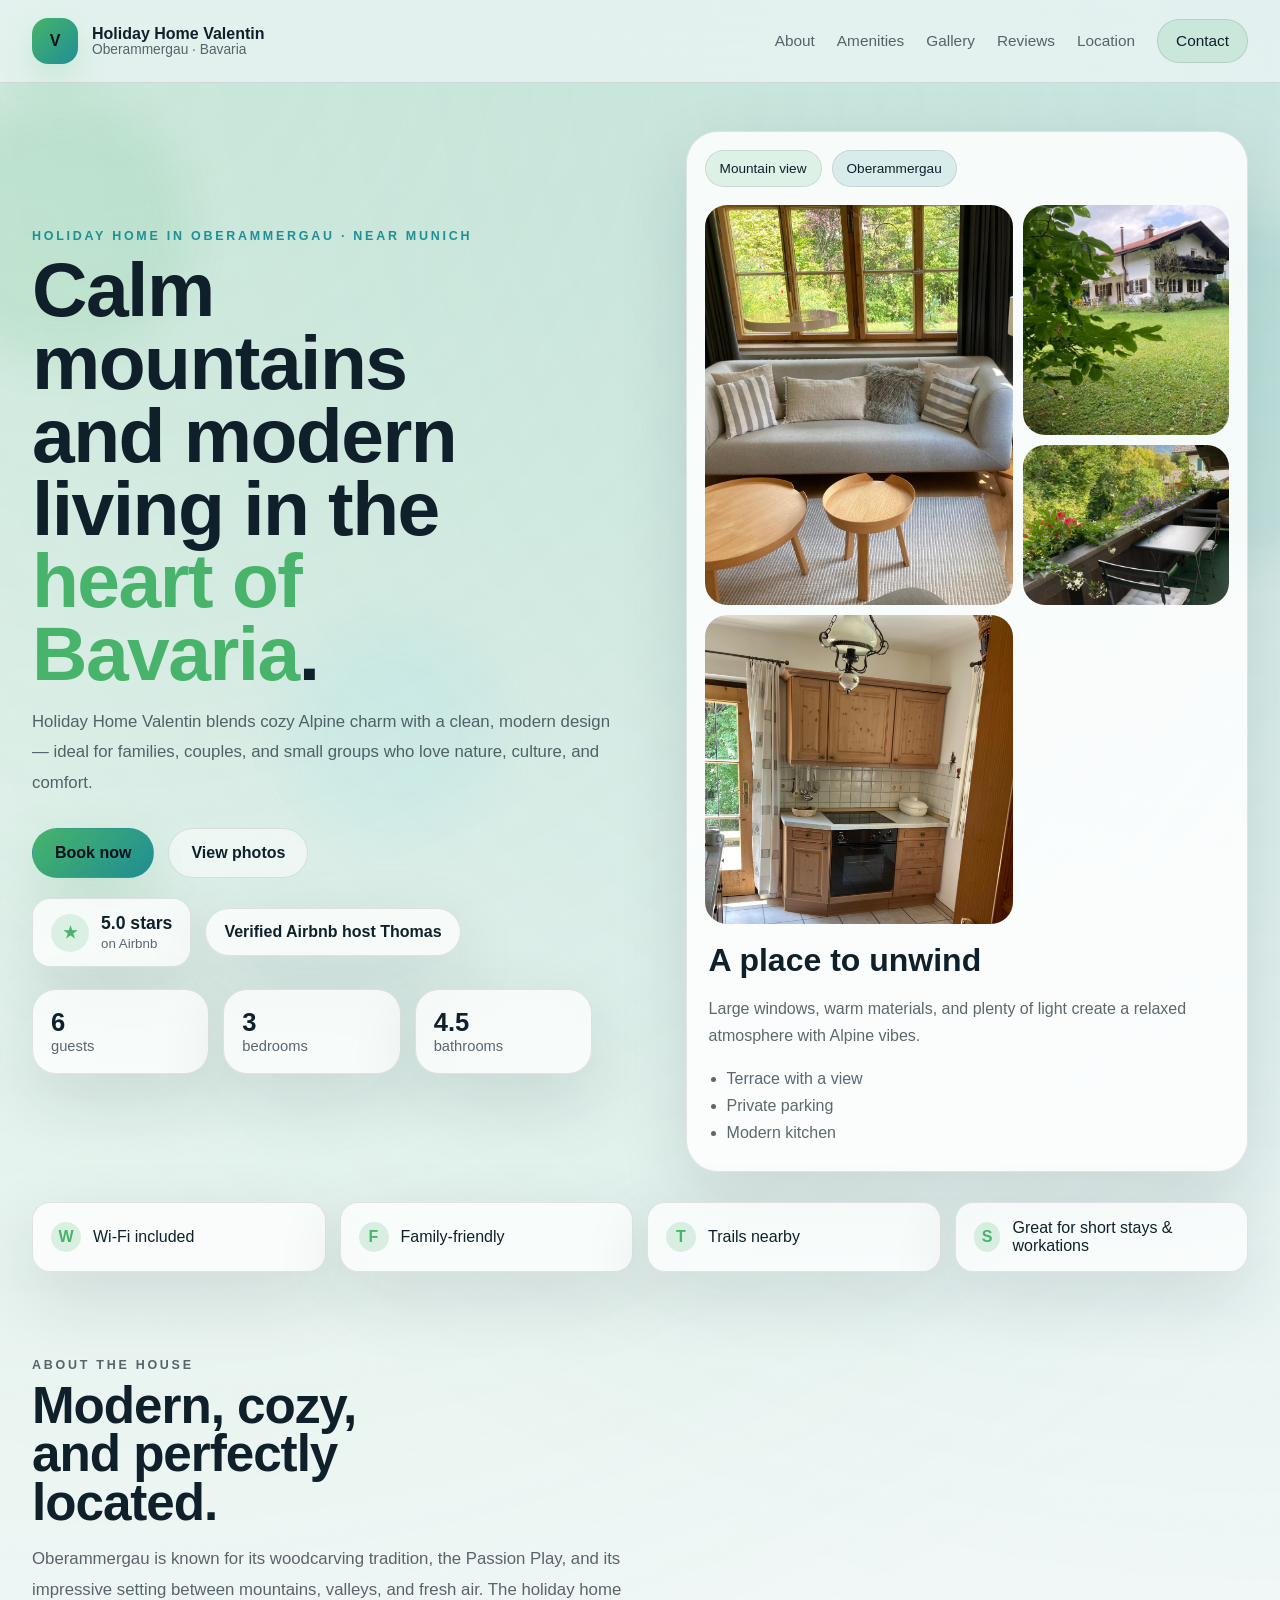
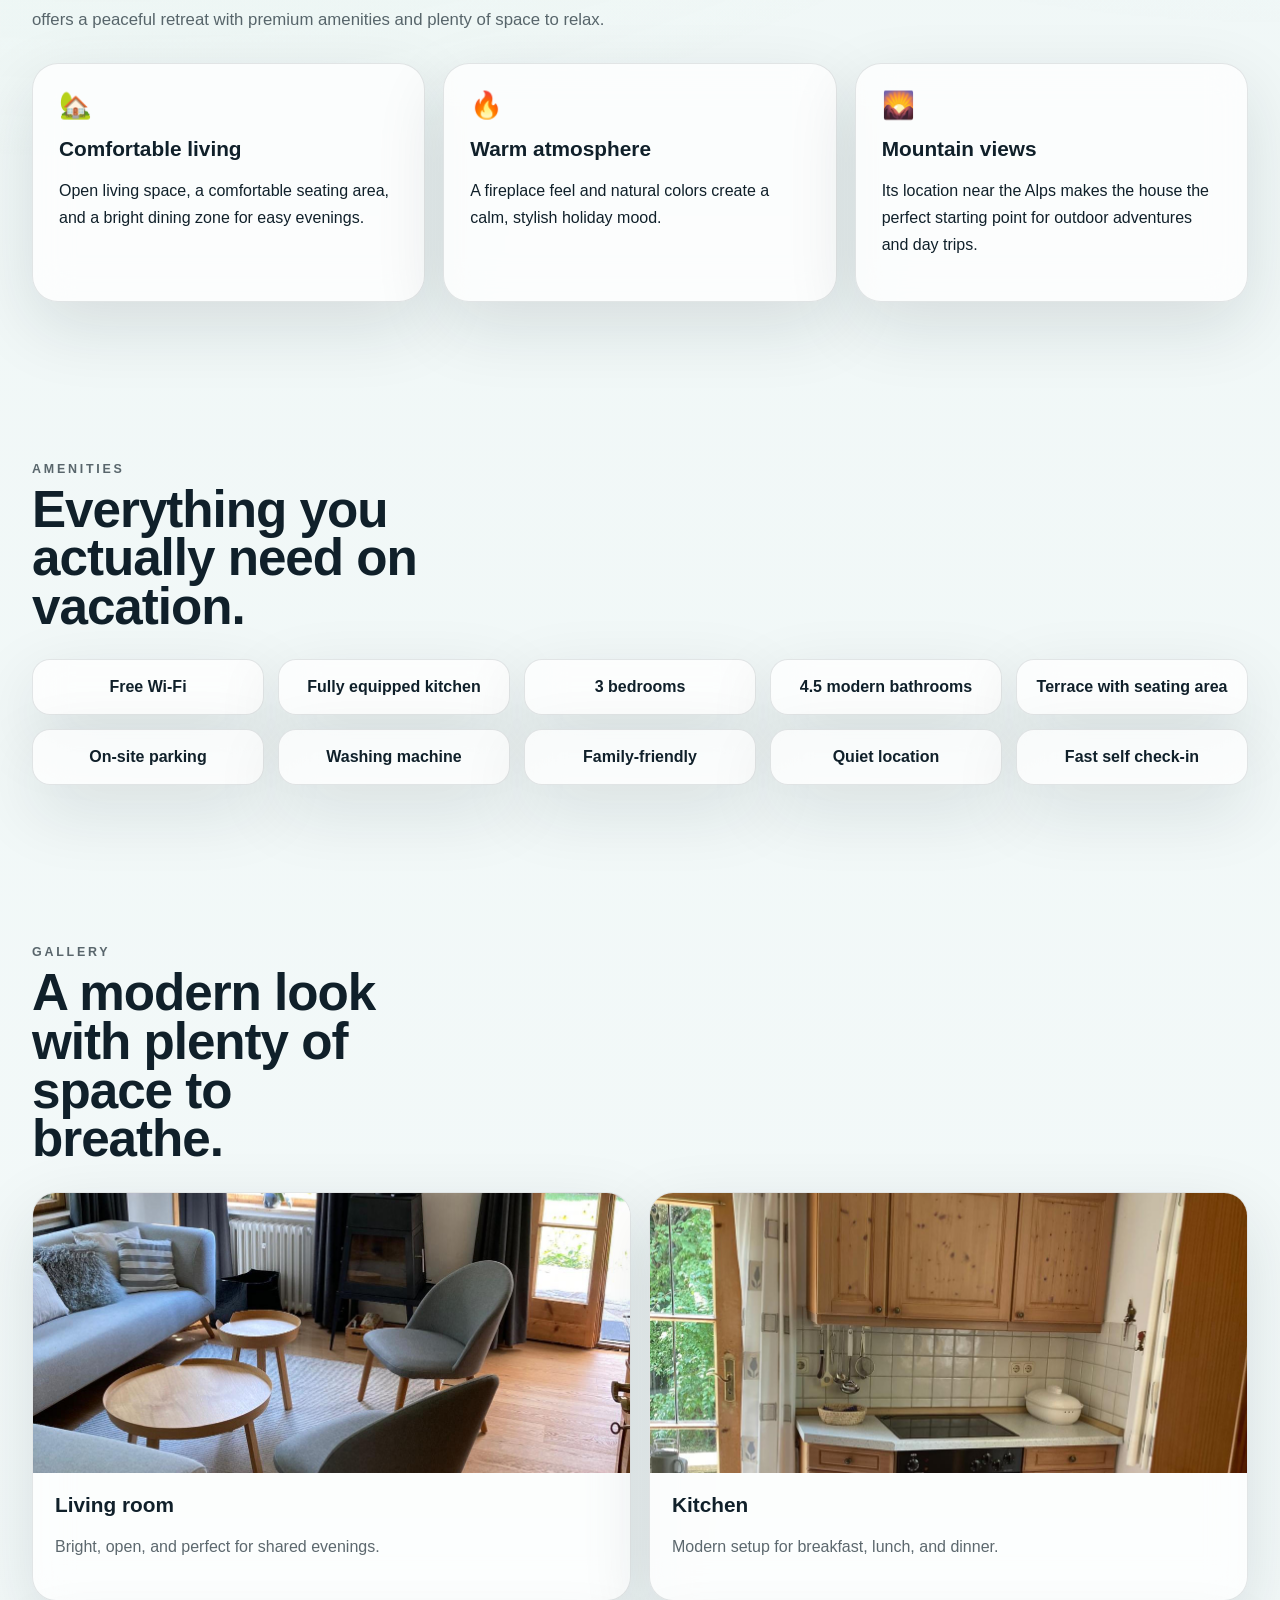
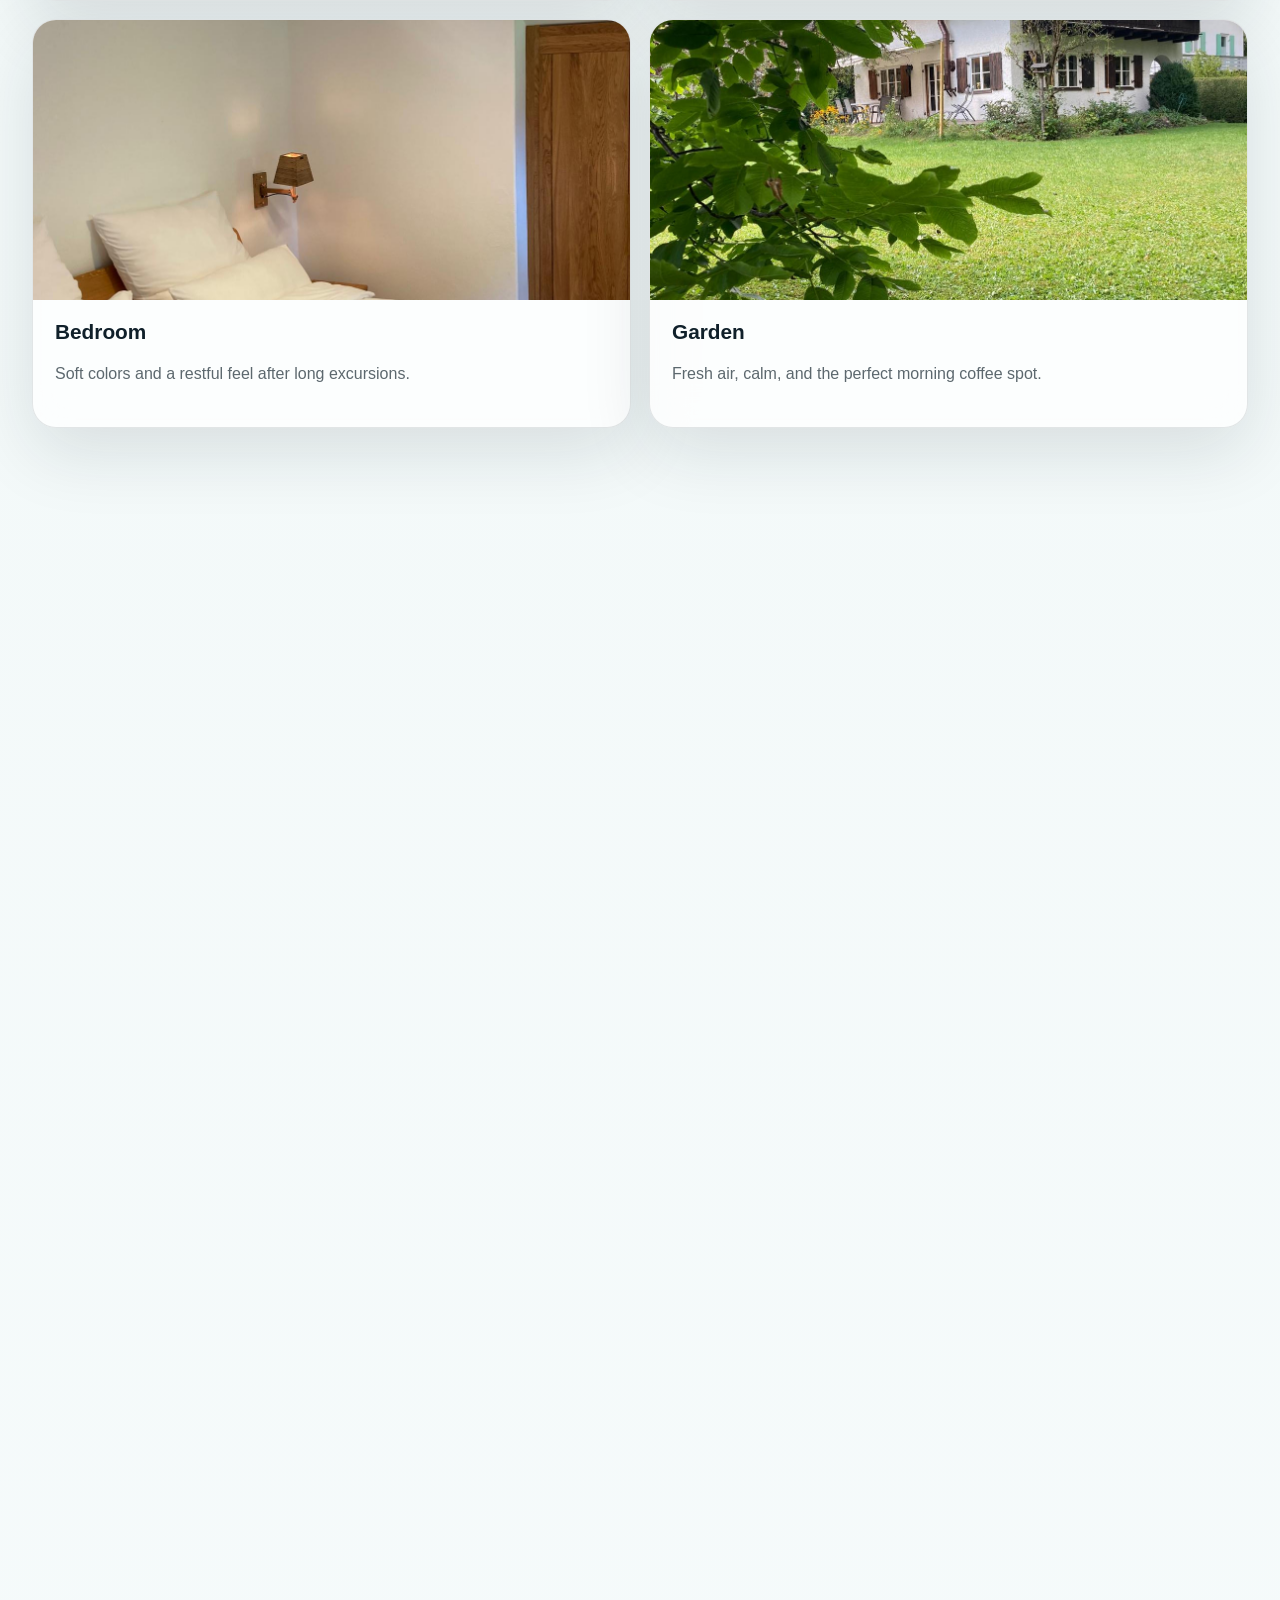
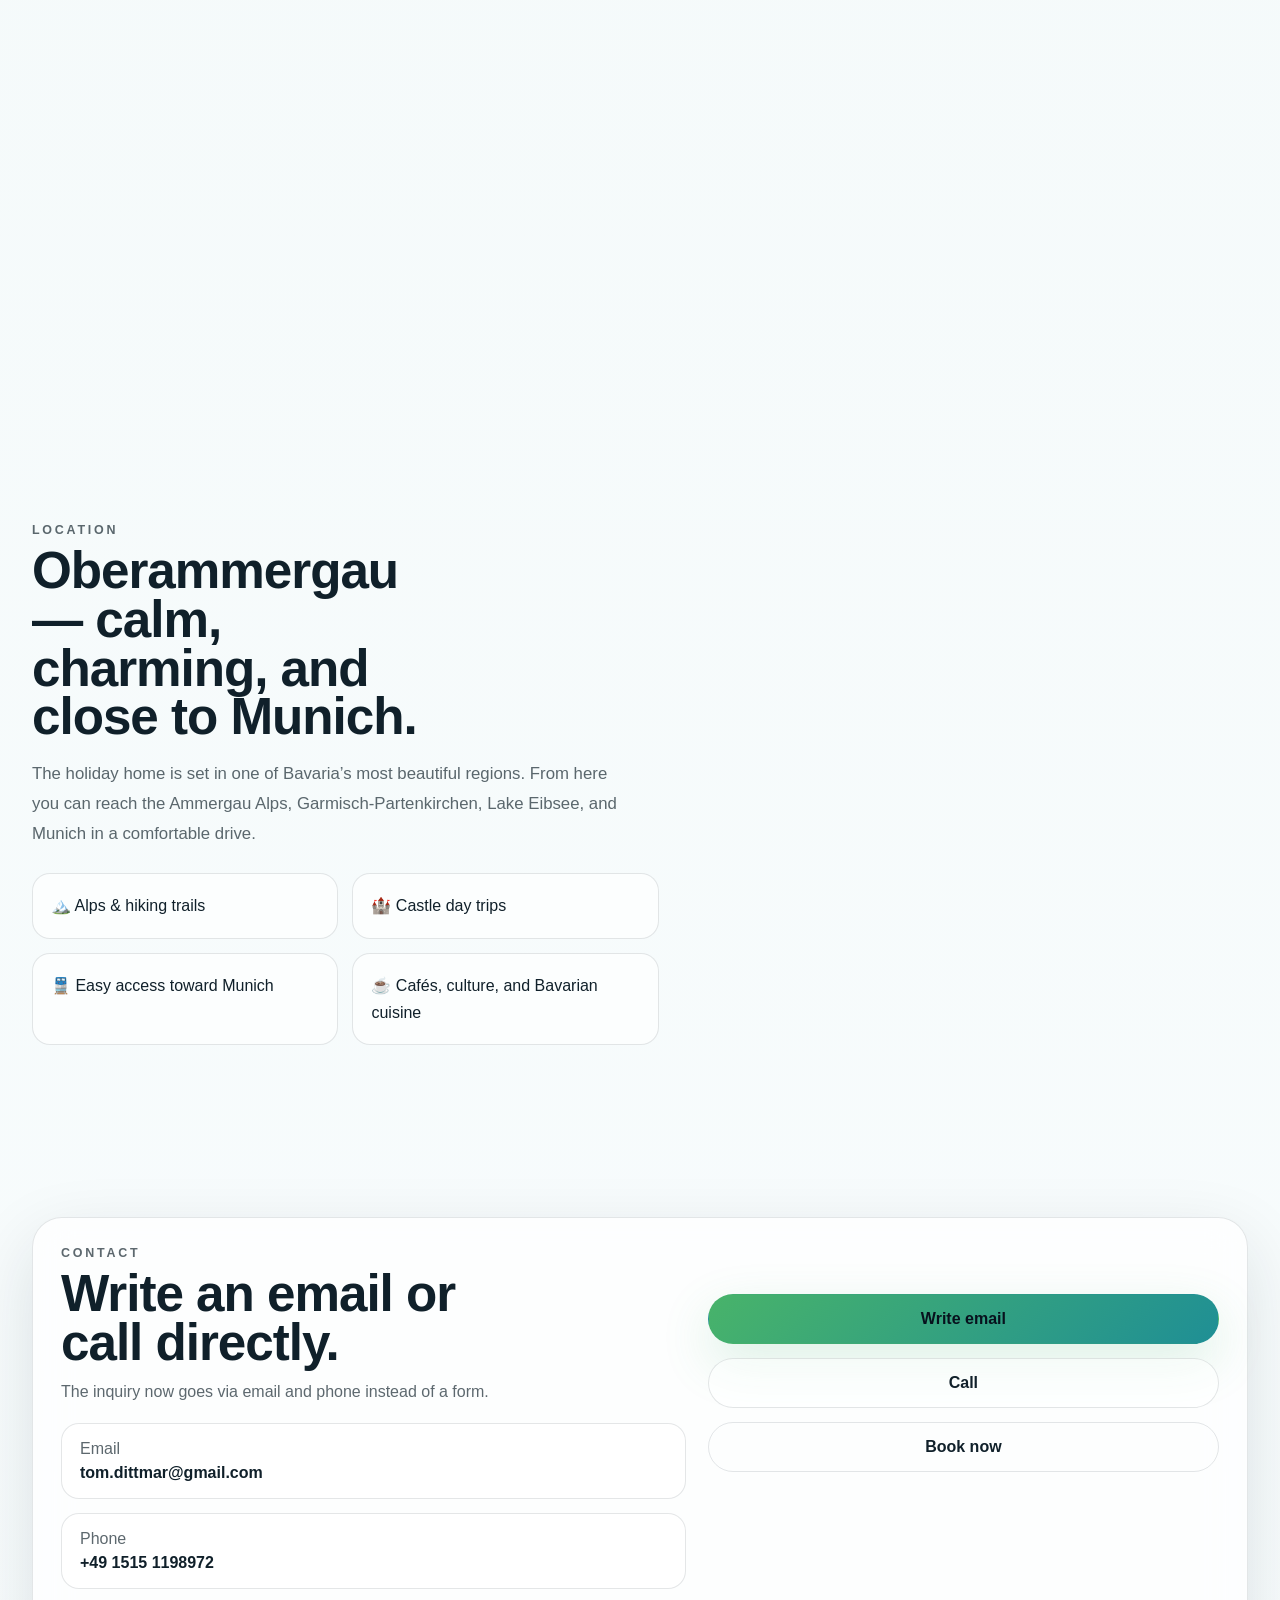
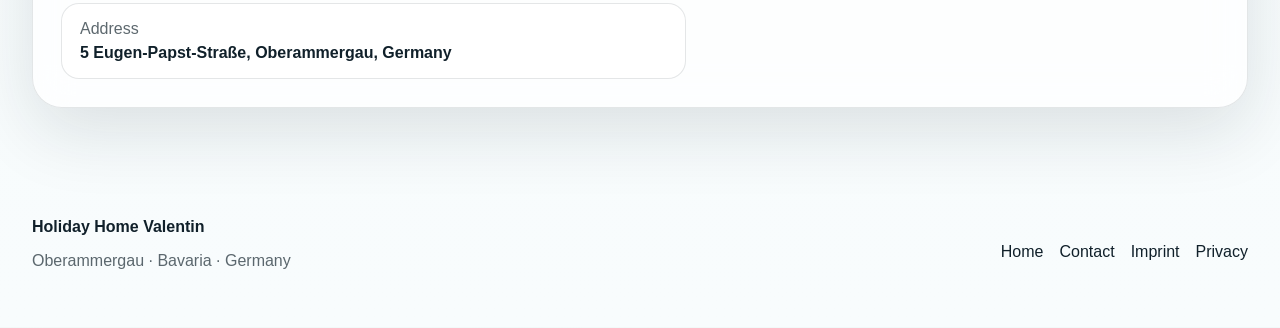
==== commit 4193c93f: "Update index.html" ====
--- a/index.html
+++ b/index.html
@@ -312,21 +312,6 @@
             <div class="point reveal" data-i18n="location4">☕ Cafés, Kultur und bayerische Küche</div>
           </div>
         </div>
-
-        <a class="map-card reveal" href="https://www.google.de/maps/place/Ferienhaus+Valentin+in+Oberammergau+-+Superior+Villa/@47.5965355,11.0624044,211m/data=!3m1!1e3!4m7!3m6!1s0x479dab0f0d1983f3:0x14904190a734ac11!8m2!3d47.5967293!4d11.0620804!16s%2Fg%2F11z8nn1bxg!17BQ0FF?entry=ttu&g_ep=EgoyMDI2MDcxNS4wIKXMDSoASAFQAw%3D%3D" target="_blank" rel="noopener noreferrer" aria-label="Adresse in Google Maps öffnen">
-          <div class="map-topline">
-            <span data-i18n="mapTopLeft">Oberammergau</span>
-            <span data-i18n="mapTopRight">Deutschland</span>
-          </div>
-          <div class="map-visual" aria-hidden="true">
-            <div class="map-pin"></div>
-            <div class="map-ring"></div>
-          </div>
-          <div class="map-footer">
-            <p class="map-address" data-i18n="mapAddress">5 Eugen-Papst-Straße, Oberammergau, Deutschland</p>
-            <p data-i18n="mapText">Perfekt für Natururlaub, Kurztrip oder entspannte Tage mit Familie und Freunden.</p>
-          </div>
-        </a>
       </div>
     </section>
 
@@ -340,7 +325,7 @@
           <div class="contact-details">
             <div><span data-i18n="contactDetail1Label">E-Mail</span><strong>tom.dittmar@gmail.com</strong></div>
             <div><span data-i18n="contactDetail2Label">Telefon</span><strong>+49 1515 1198972</strong></div>
-            <div><span data-i18n="contactDetail3Label">Adresse</span><strong data-i18n="mapAddress">5 Eugen-Papst-Straße, Oberammergau, Deutschland</strong></div>
+            <div><span data-i18n="contactDetail3Label">Adresse</span><strong data-i18n="mapAddress"><a href="https://www.google.de/maps/place/Ferienhaus+Valentin+in+Oberammergau+-+Superior+Villa/@47.5965355,11.0624044,211m/data=!3m1!1e3!4m7!3m6!1s0x479dab0f0d1983f3:0x14904190a734ac11!8m2!3d47.5967293!4d11.0620804!16s%2Fg%2F11z8nn1bxg!17BQ0FF?entry=ttu&g_ep=EgoyMDI2MDcxNS4wIKXMDSoASAFQAw%3D%3D" target="_blank">5 Eugen-Papst-Straße</a>, Oberammergau, Deutschland</strong></div>
           </div>
         </div>
 
@@ -366,6 +351,5 @@
     </div>
   </footer>
 
-  <script src="js/script.js"></script>
-</body>
+  <script src="js/script.js"></script></body>
 </html>
--- a/css/style.css
+++ b/css/style.css
@@ -1,3 +1,4 @@
+*{font-family:Verdana, sans-serif !important;}
 :root {
   color-scheme: light dark;
   --bg: #eef6f5;
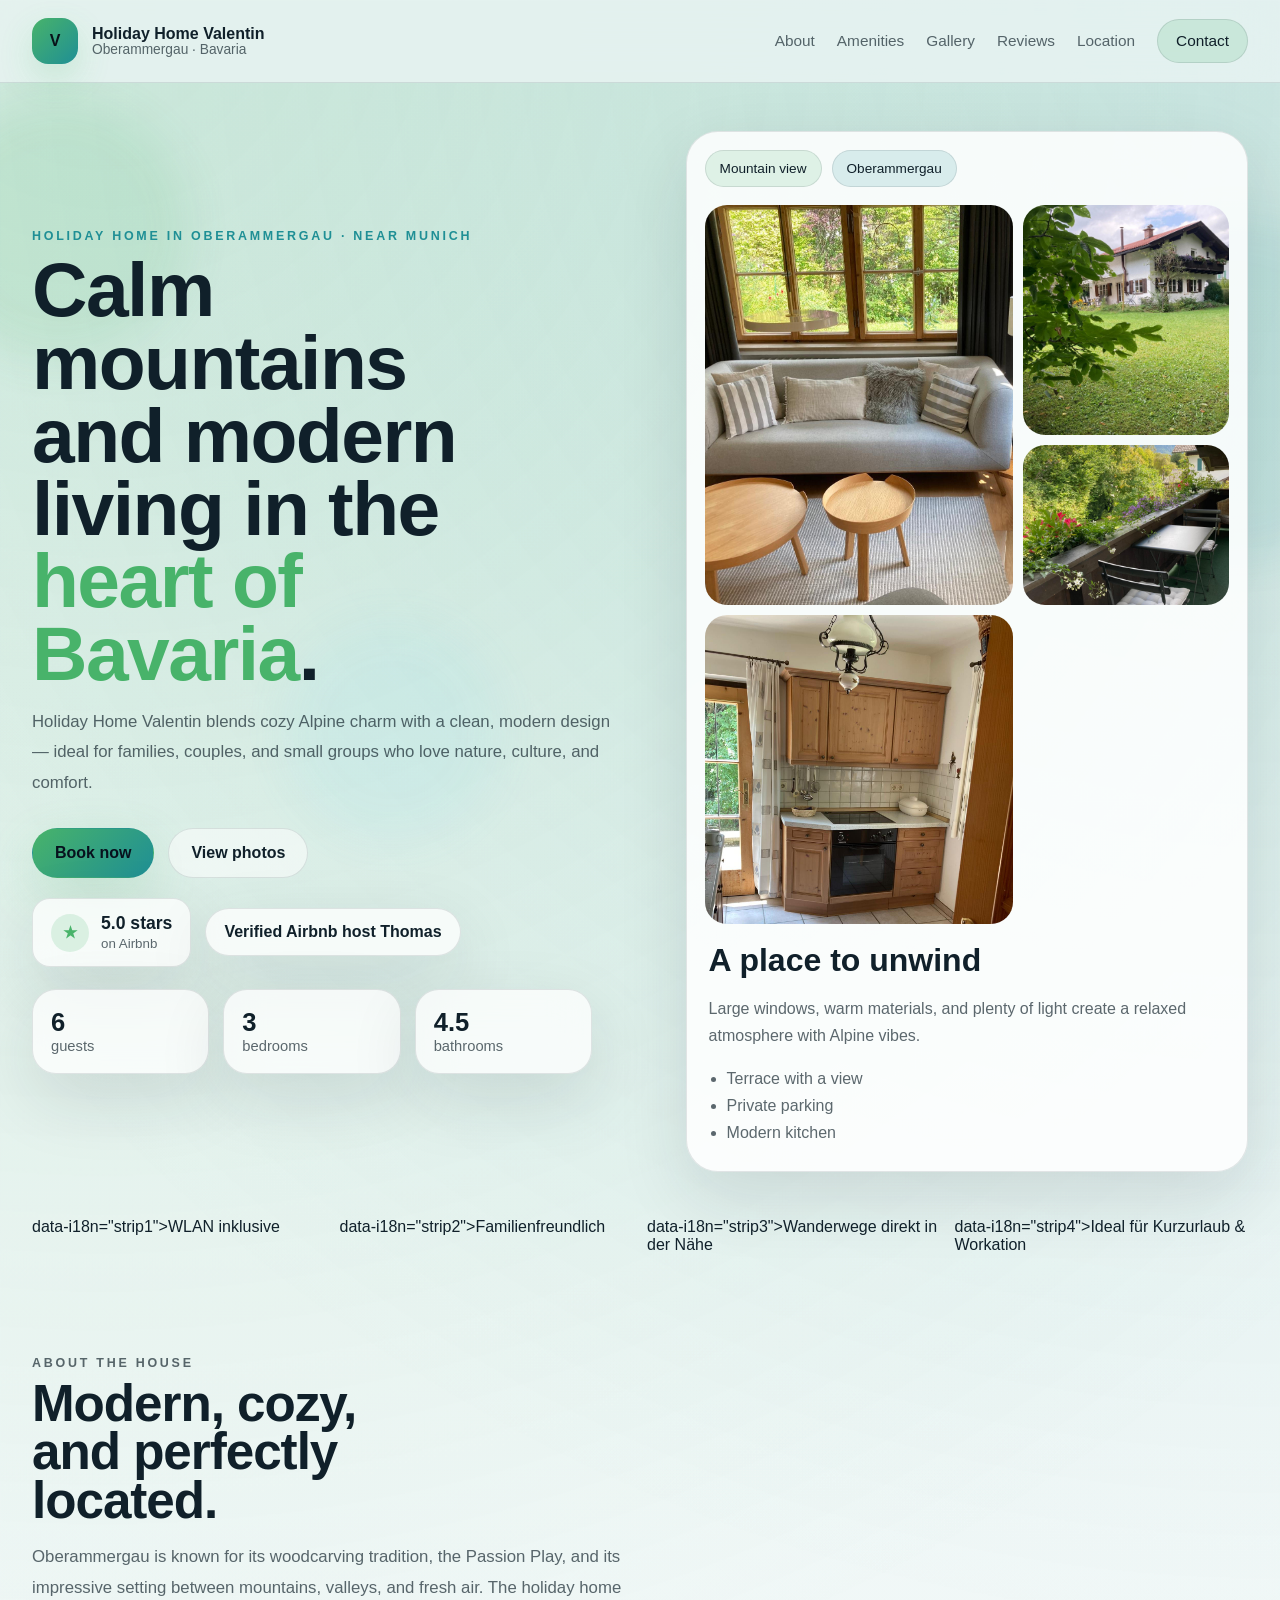
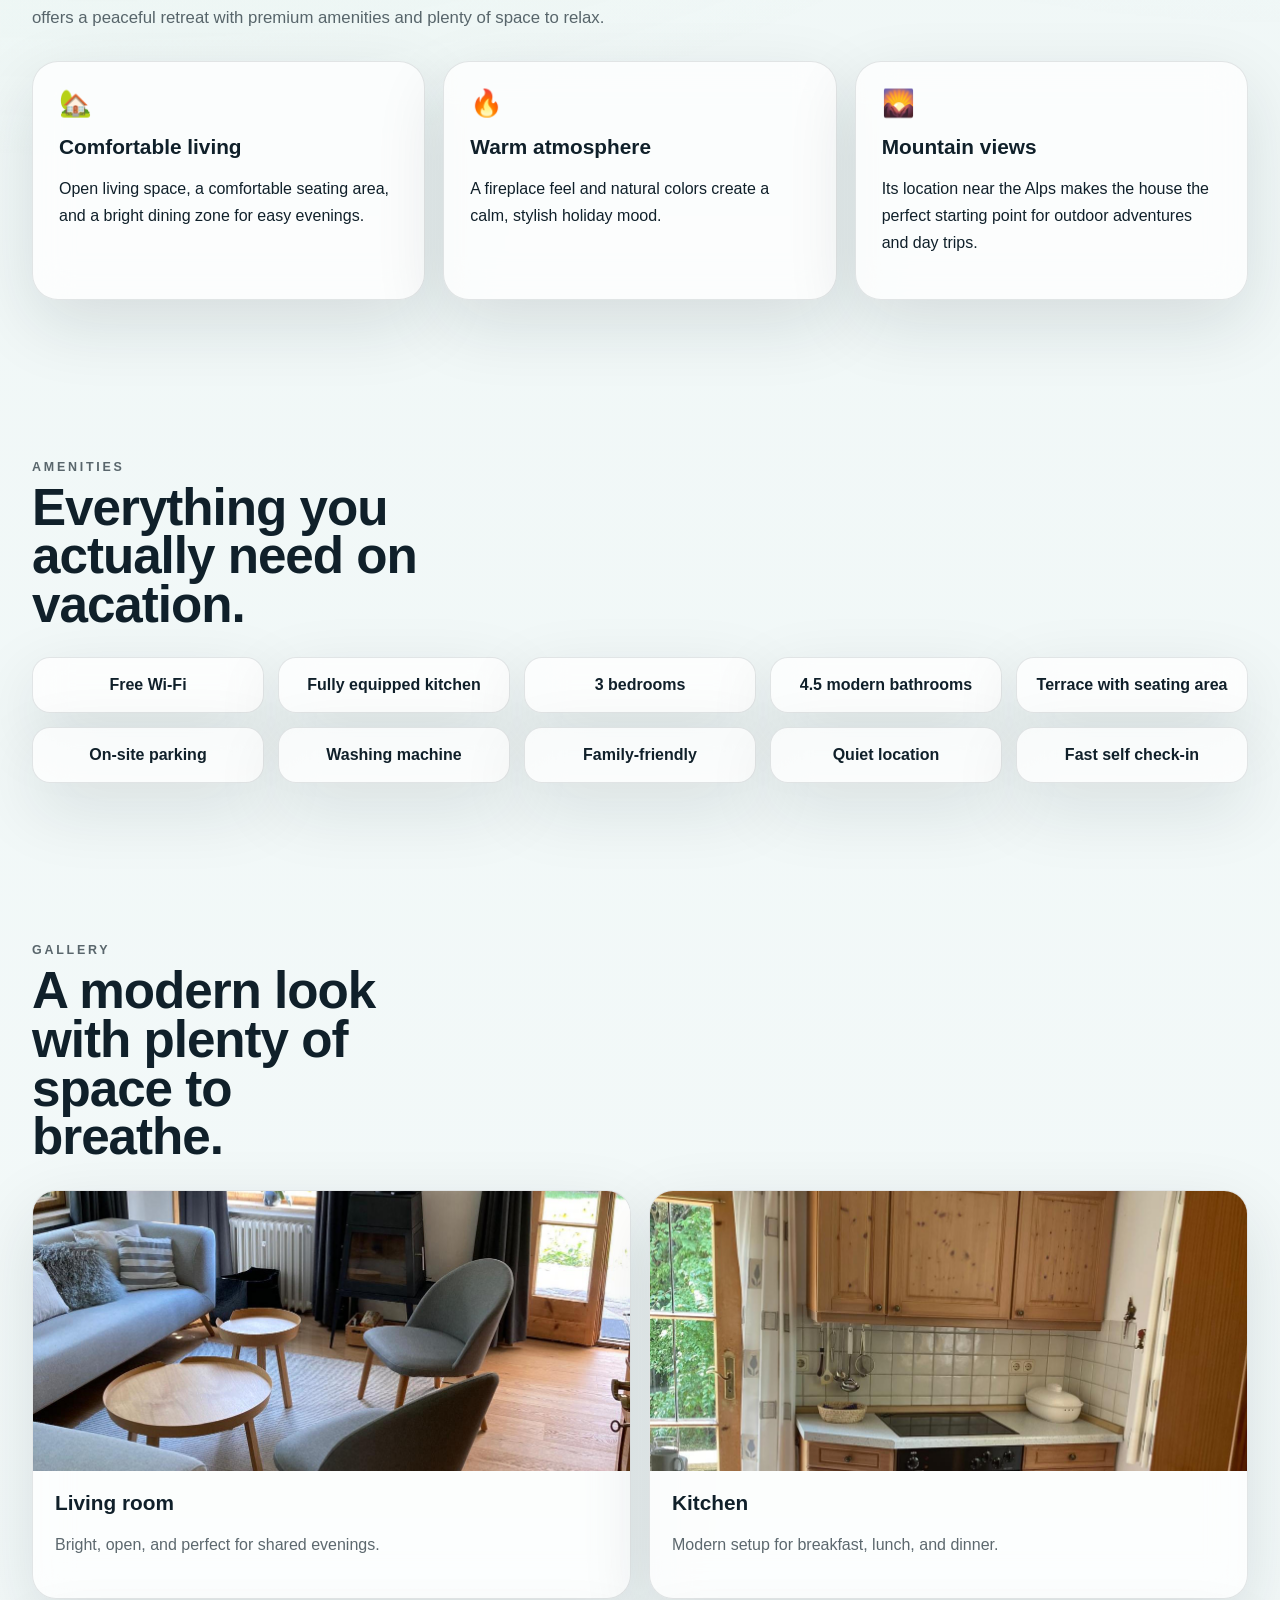
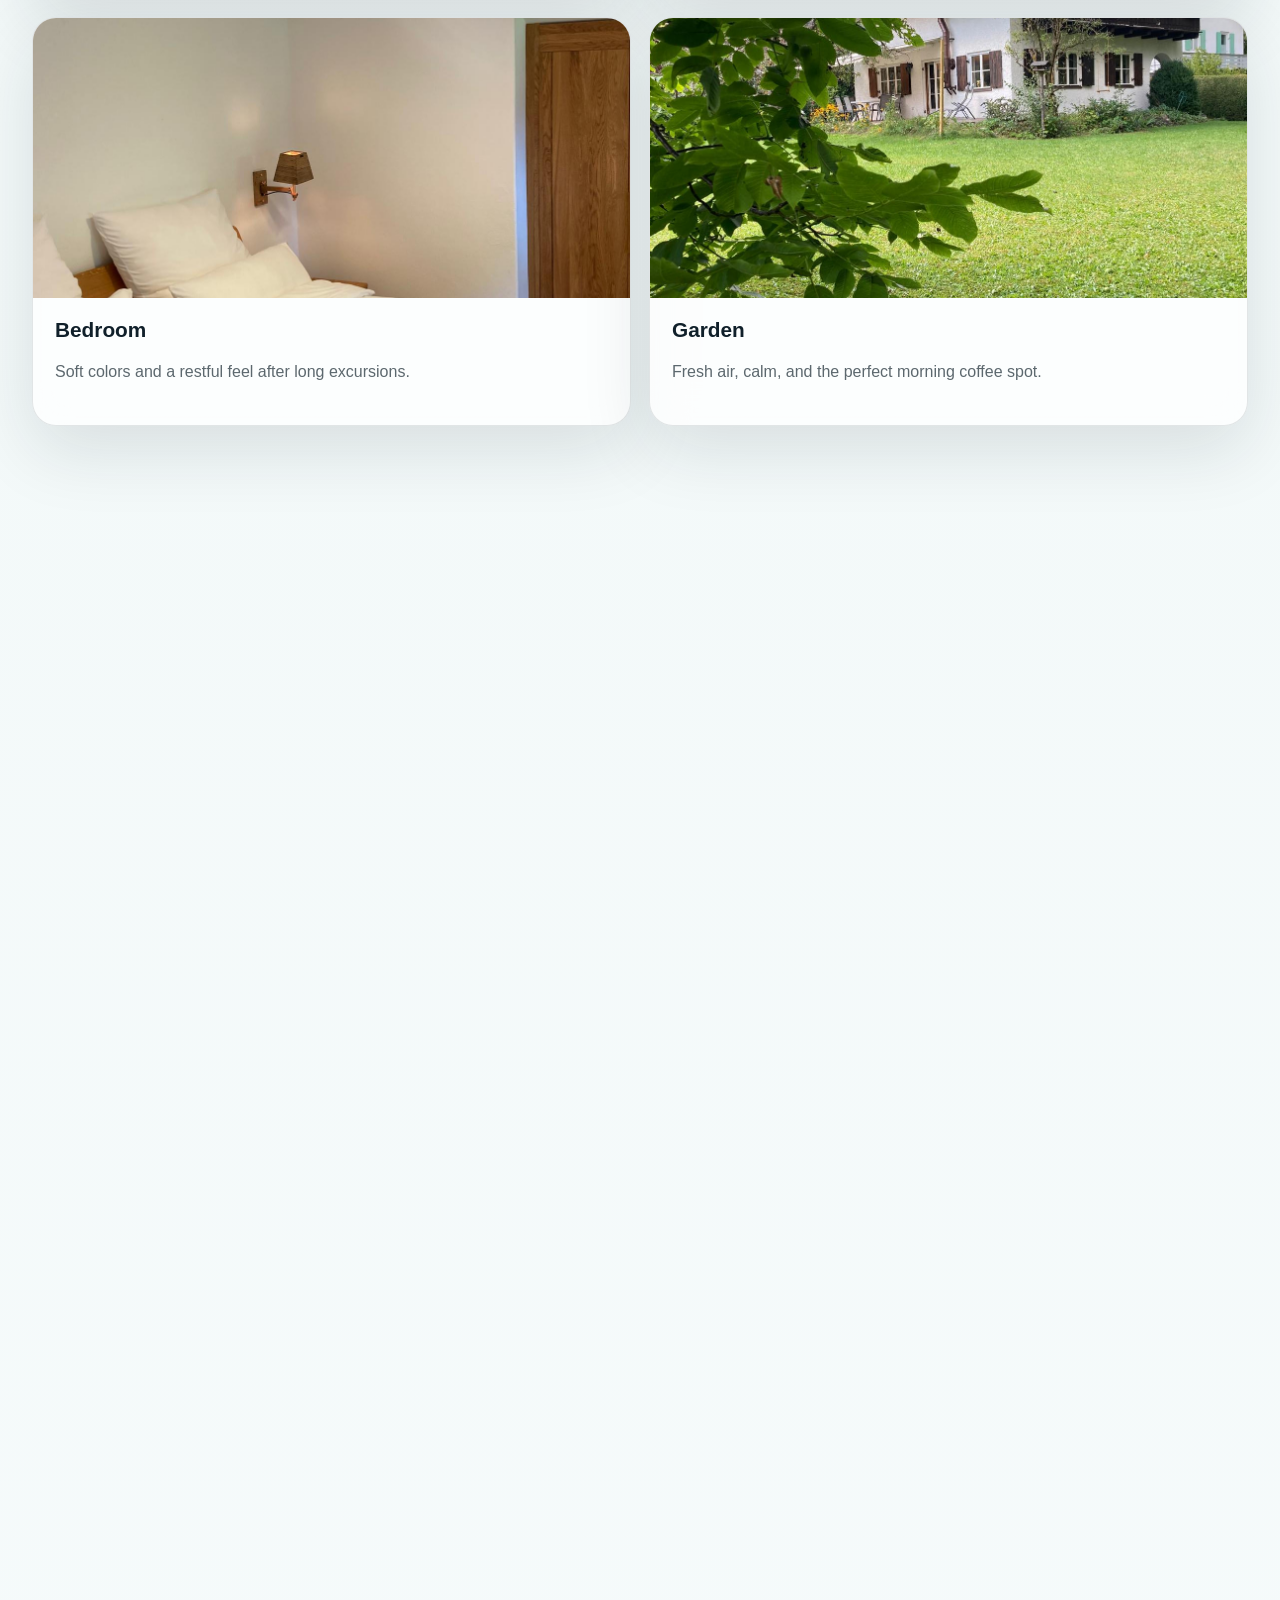
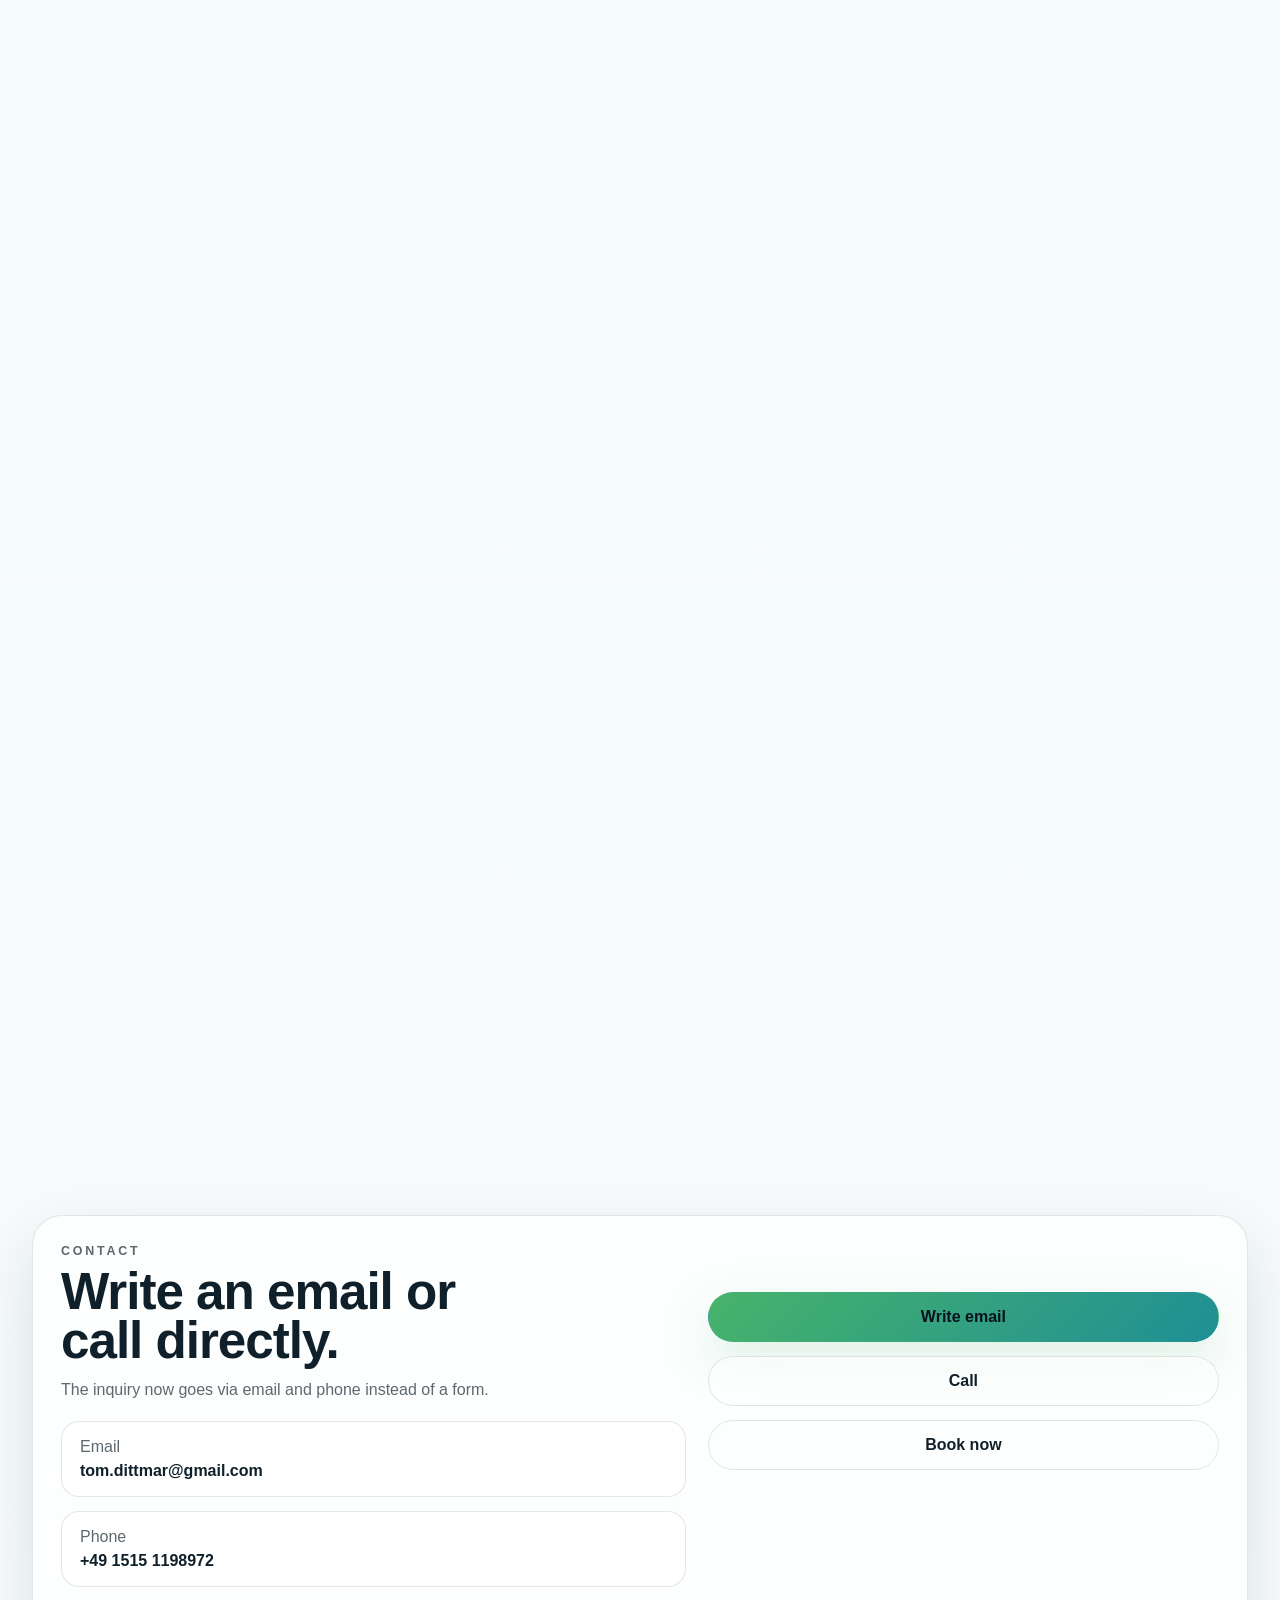
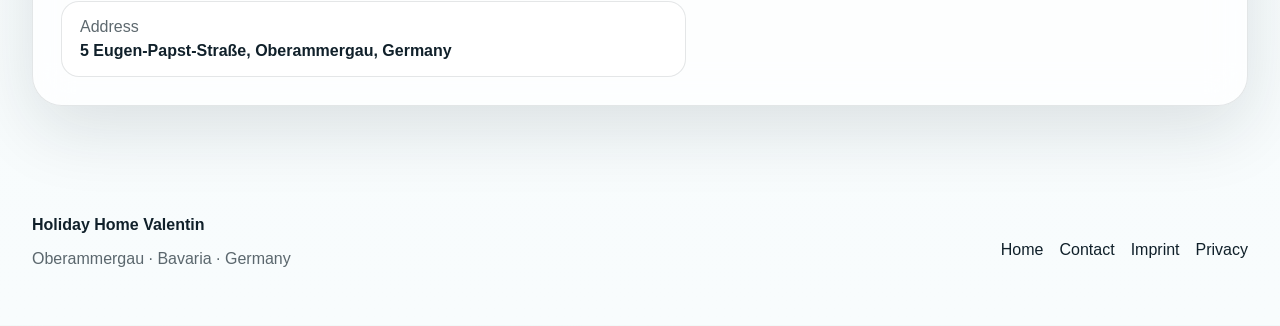
==== commit da9d211d: "Update index.html" ====
--- a/index.html
+++ b/index.html
@@ -125,10 +125,10 @@
     </section>
 
     <section class="feature-strip section-wrap">
-      <div class="mini-card reveal"><span>W</span><p data-i18n="strip1">WLAN inklusive</p></div>
-      <div class="mini-card reveal"><span>F</span><p data-i18n="strip2">Familienfreundlich</p></div>
-      <div class="mini-card reveal"><span>T</span><p data-i18n="strip3">Wanderwege direkt in der Nähe</p></div>
-      <div class="mini-card reveal"><span>S</span><p data-i18n="strip4">Ideal für Kurzurlaub &amp; Workation</p></div>
+      <div> <p> data-i18n="strip1">WLAN inklusive</p></div>
+      <div> <p> data-i18n="strip2">Familienfreundlich</p></div>
+      <div> <p> data-i18n="strip3">Wanderwege direkt in der Nähe</p></div>
+      <div> <p> data-i18n="strip4">Ideal für Kurzurlaub &amp; Workation</p></div>
     </section>
 
     <section id="ueber" class="content-section section-wrap">
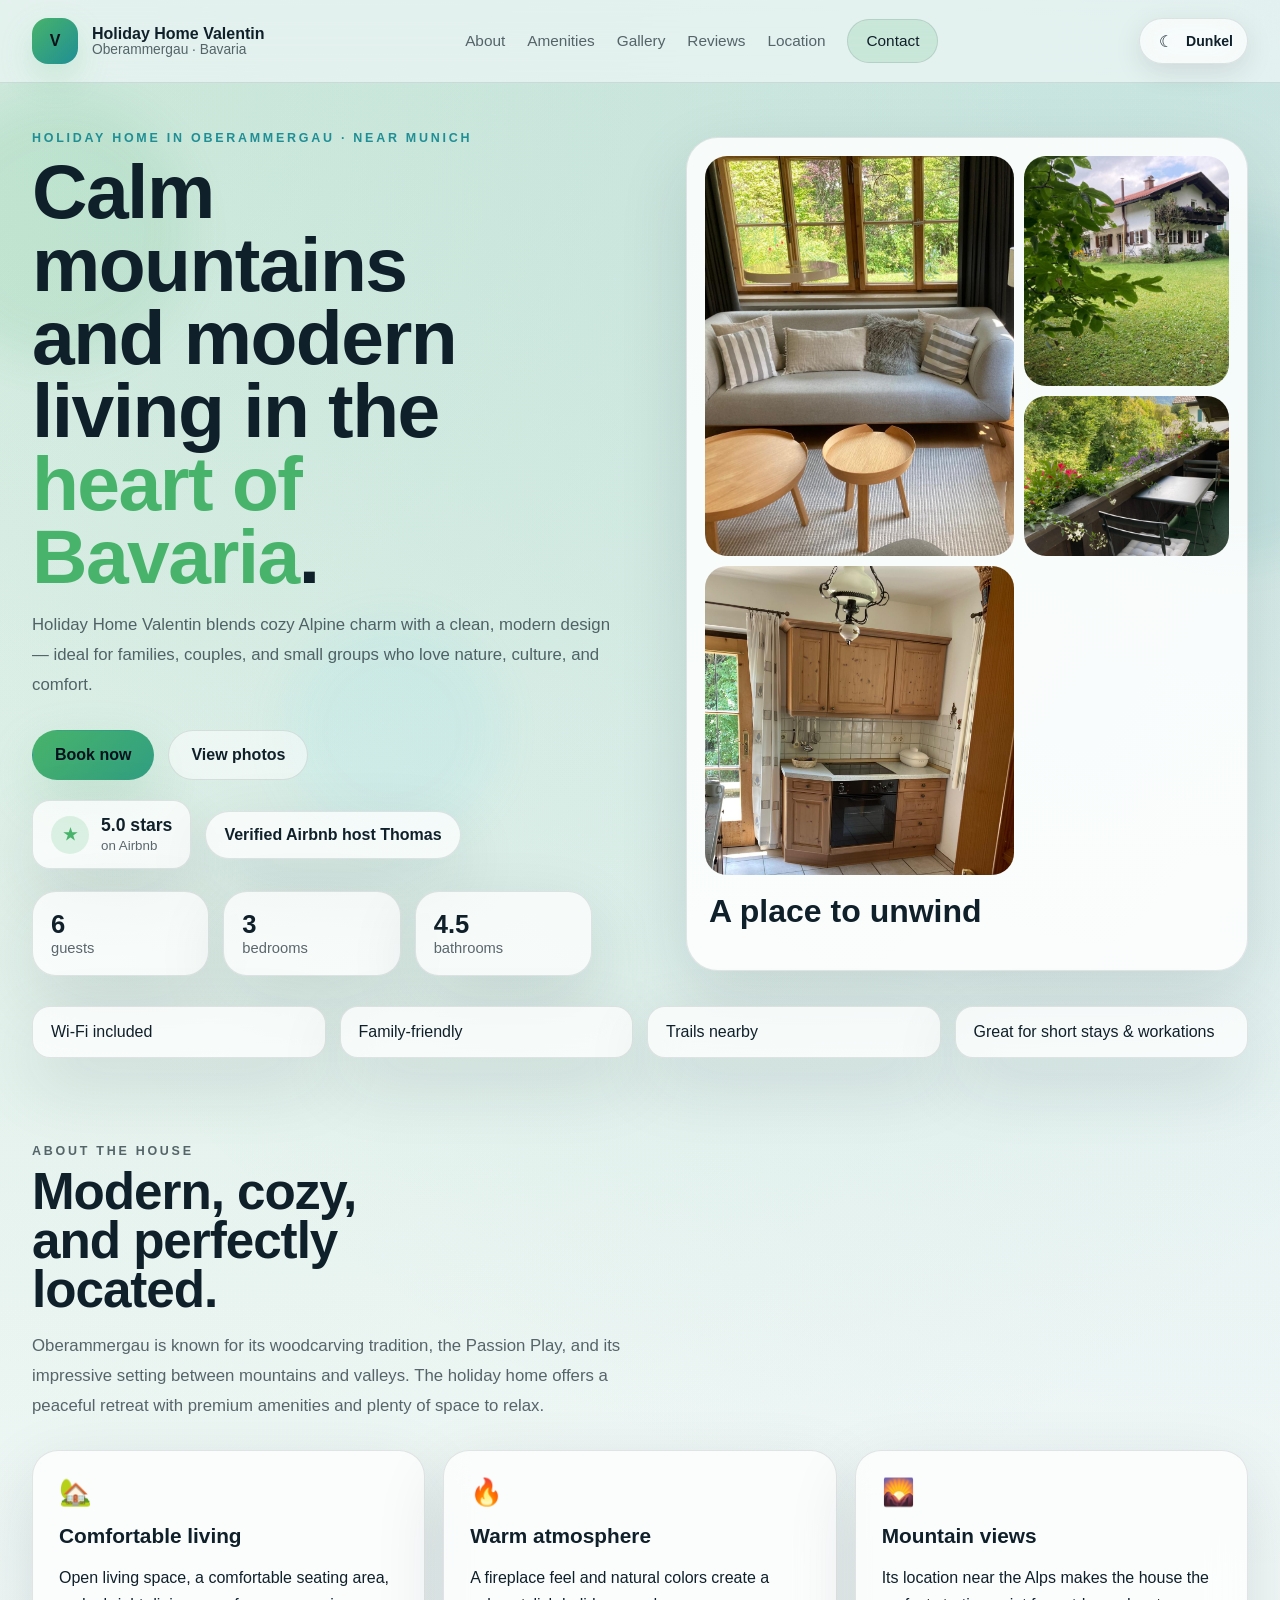
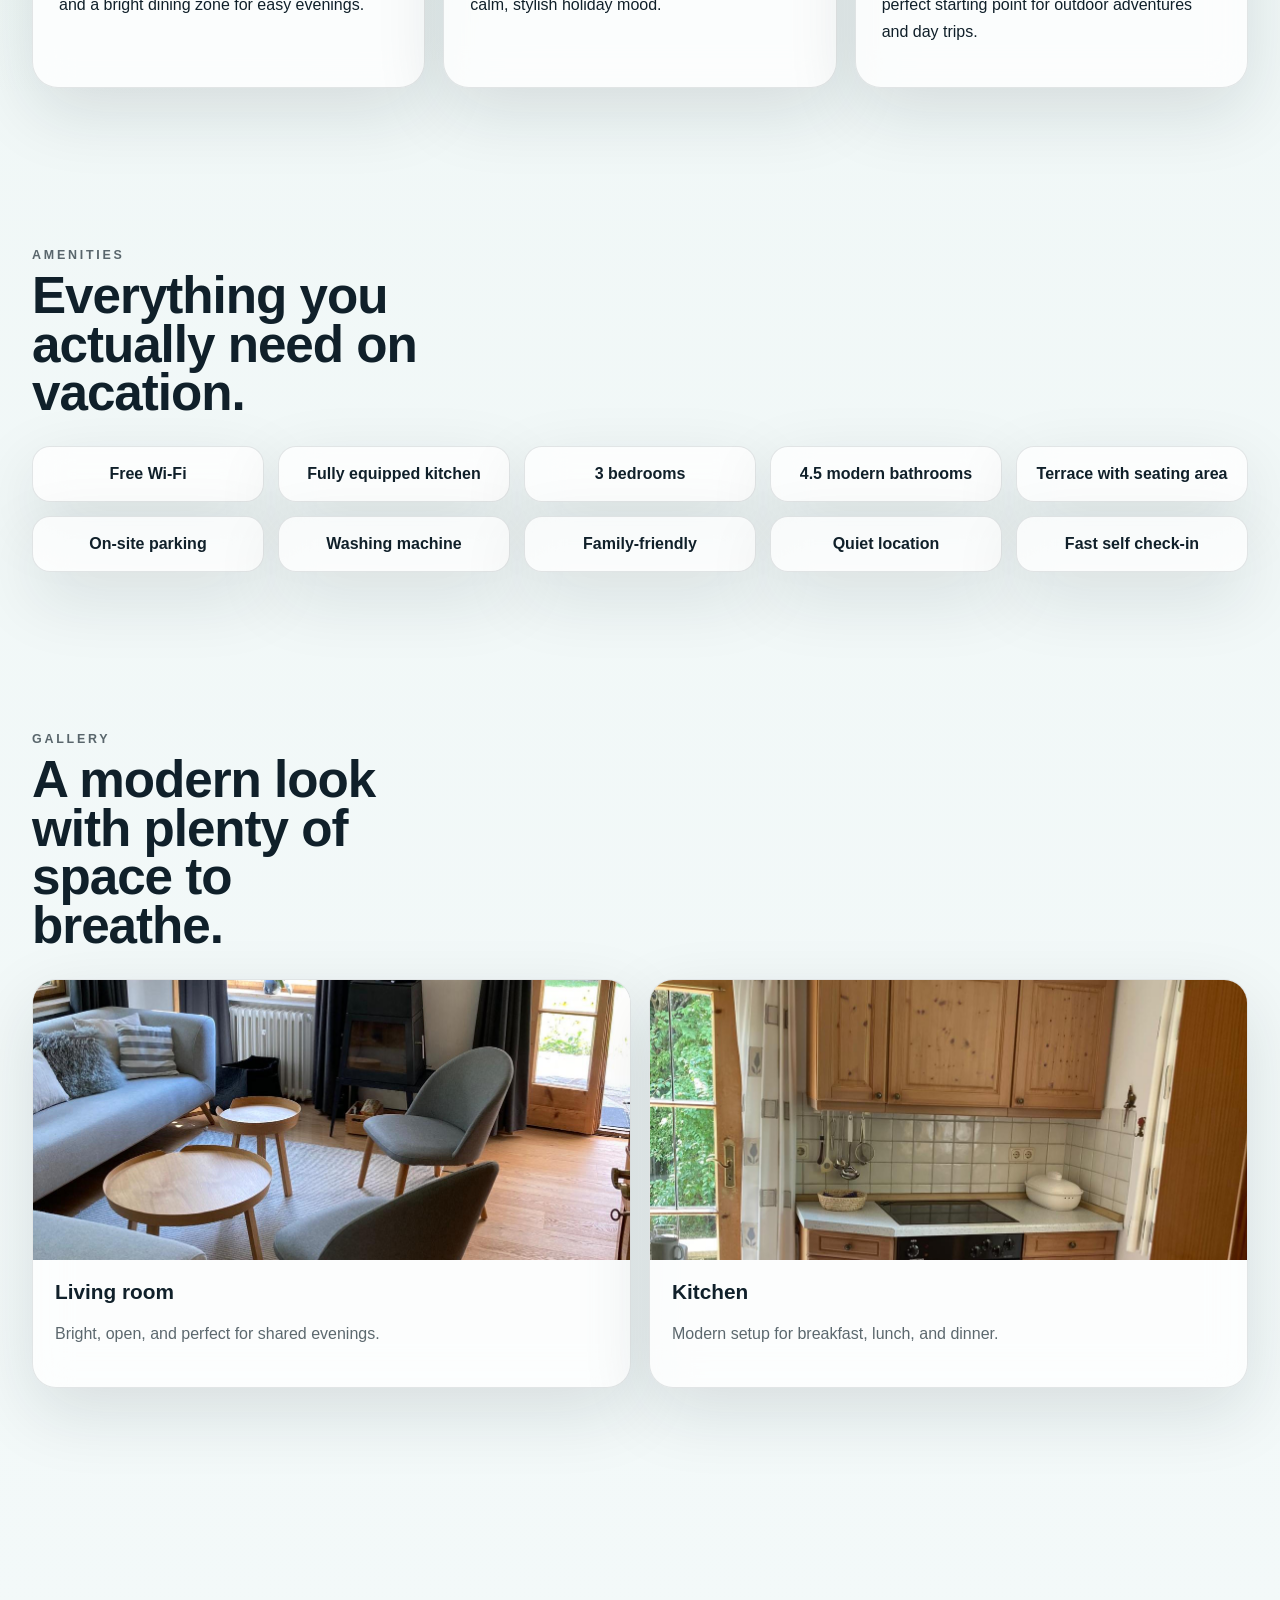
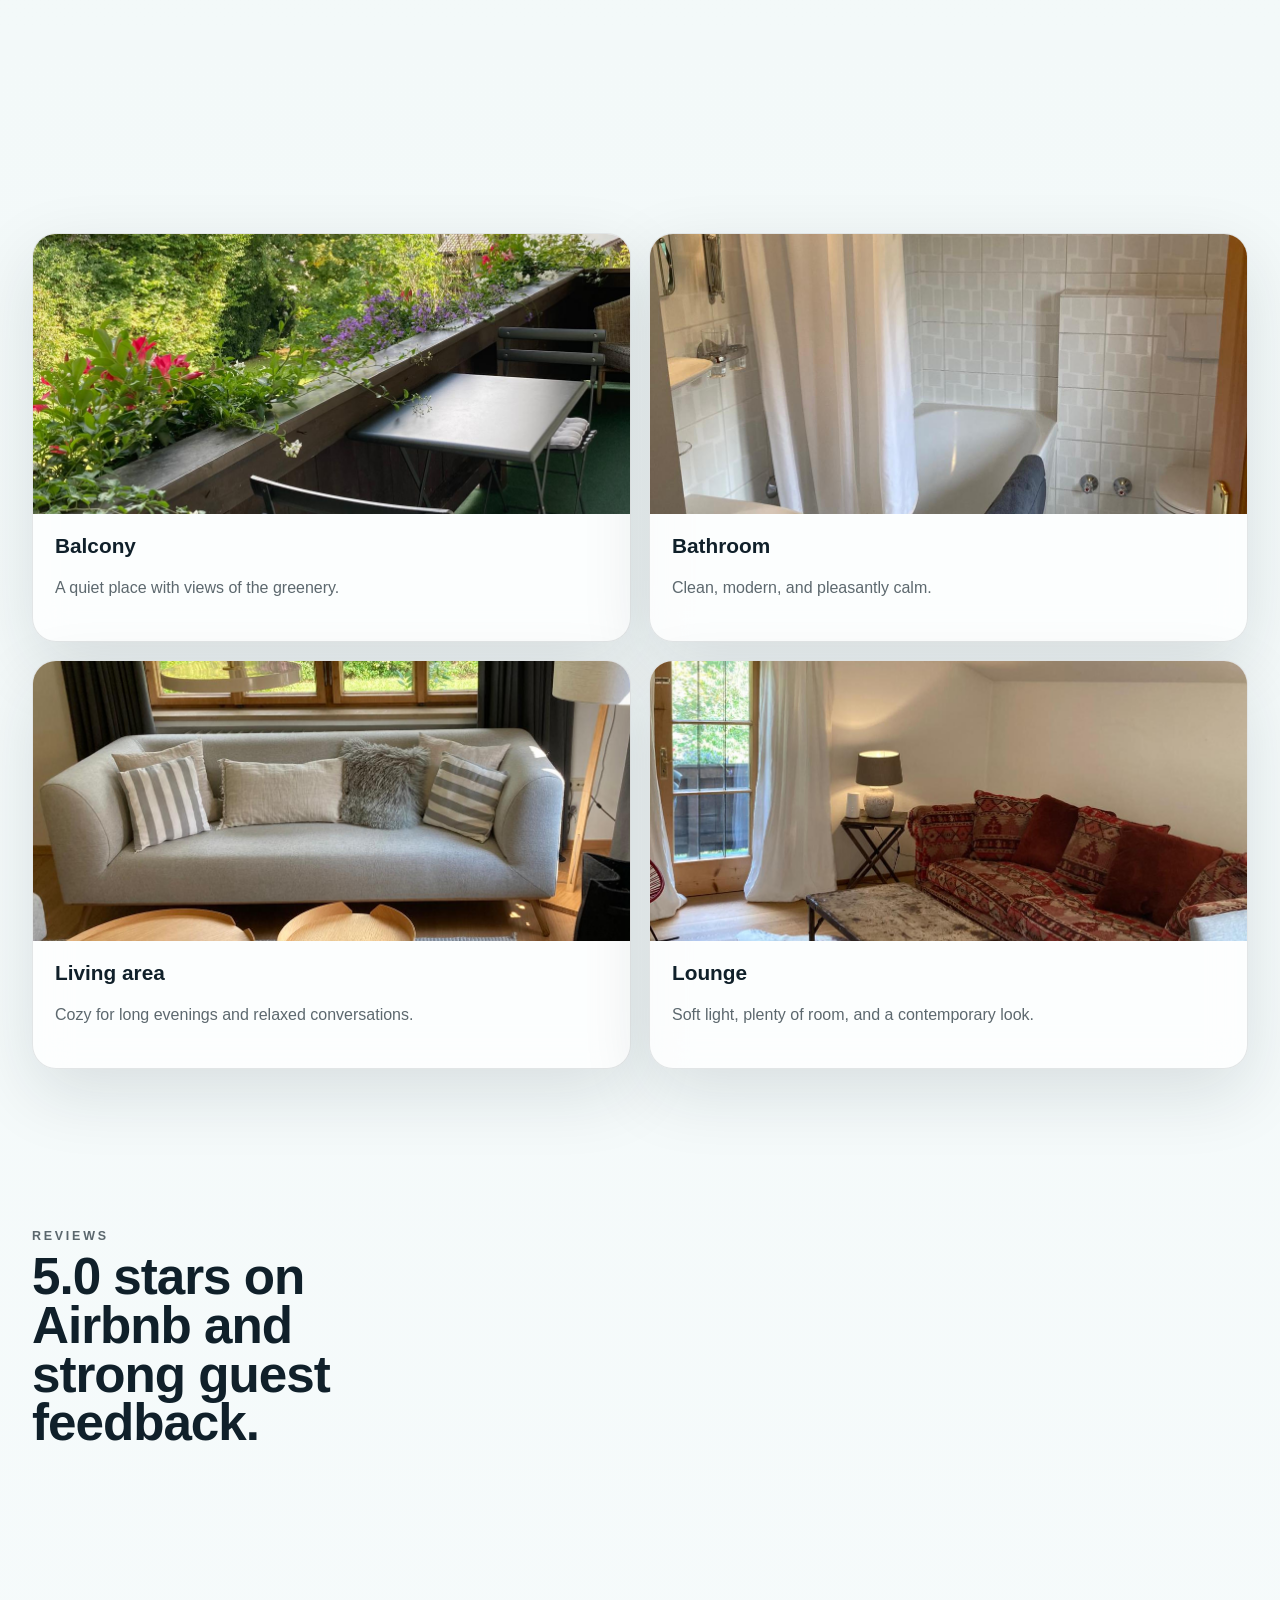
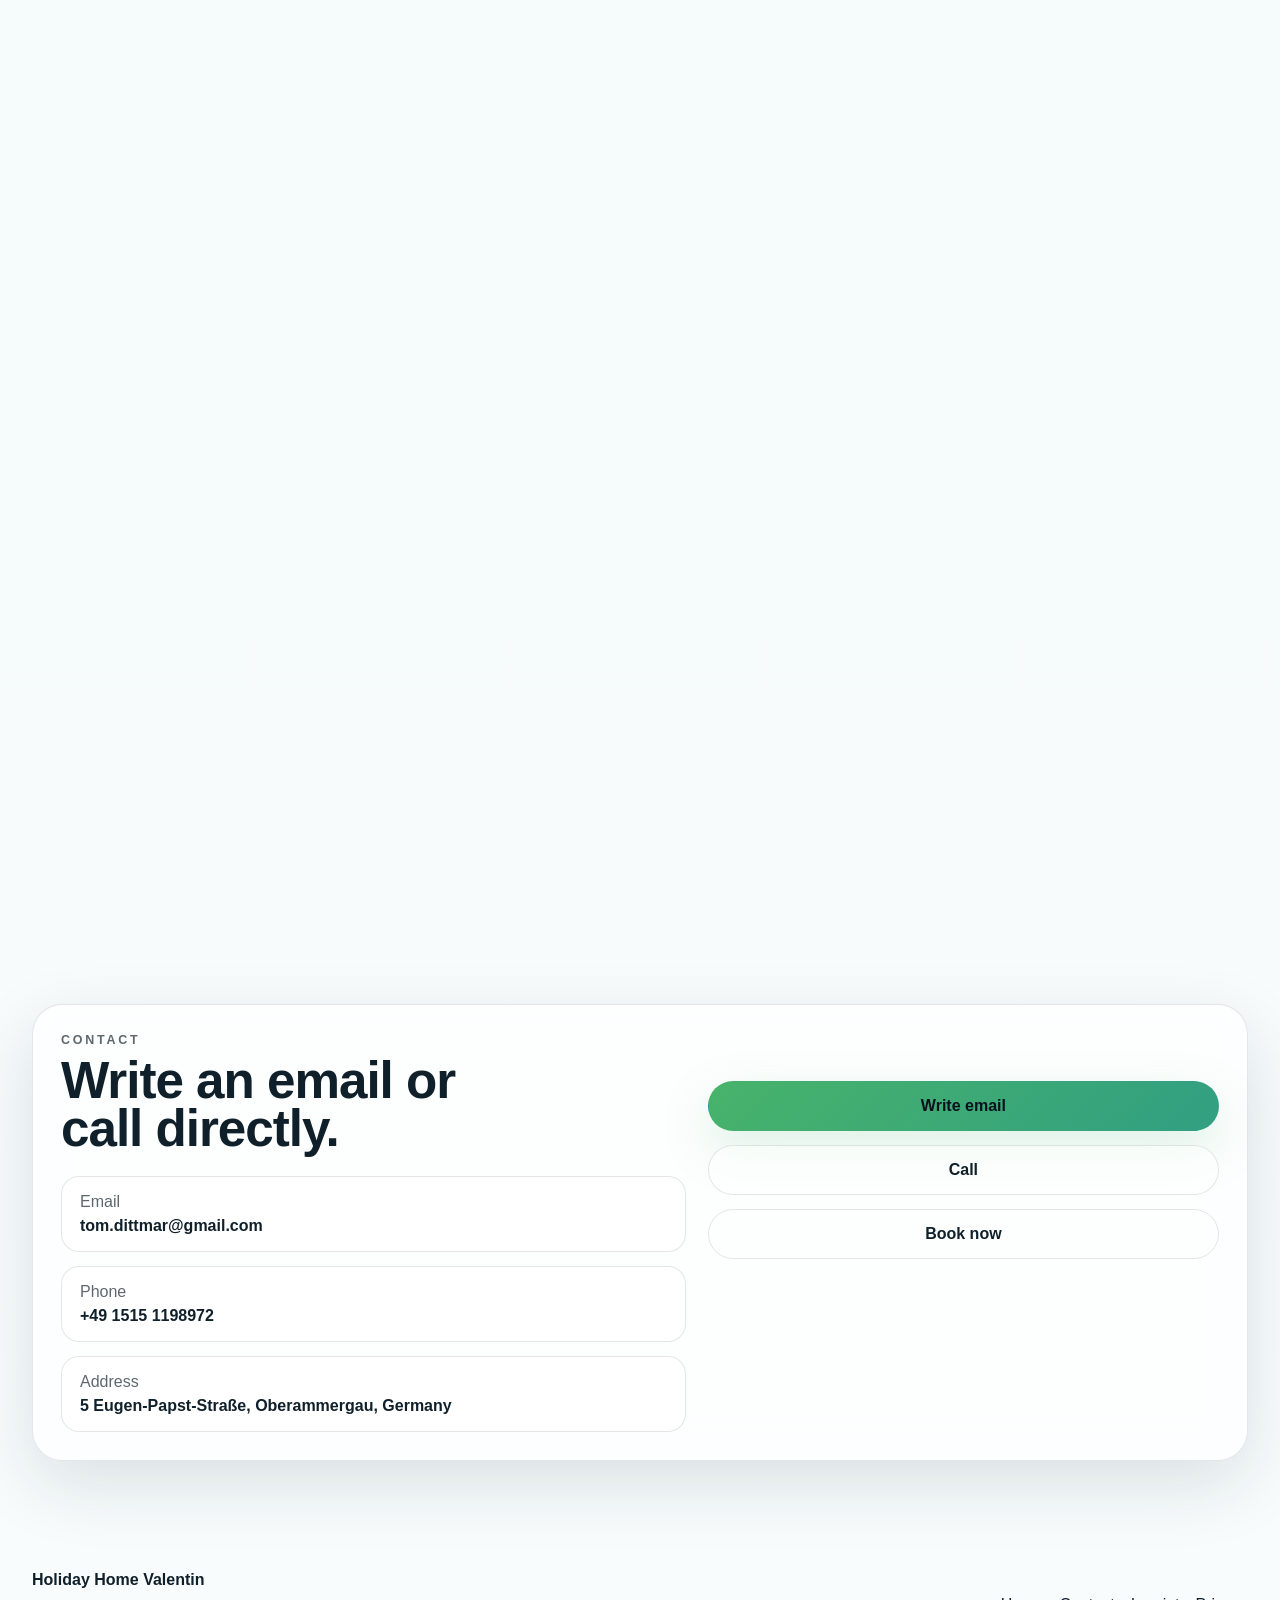
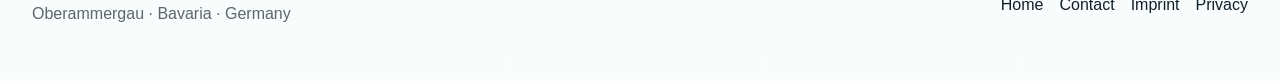
==== commit 86ccec3f: "new index.html" ====
--- a/index.html
+++ b/index.html
@@ -5,7 +5,7 @@
   <meta name="viewport" content="width=device-width, initial-scale=1.0, viewport-fit=cover" />
   <title>Ferienhaus Valentin | Oberammergau bei München</title>
   <meta name="description" content="Ferienhaus in Oberammergau bei München mit Bergblick, Terrasse, 5,0 Airbnb-Sterne, Buchungslink, Bewertungen und direktem Kontakt." />
-  <meta name="color-scheme" content="light dark" />
+  <meta name="color-scheme" content="dark light" />
   <link rel="preconnect" href="https://fonts.googleapis.com">
   <link rel="preconnect" href="https://fonts.gstatic.com" crossorigin>
   <link href="https://fonts.googleapis.com/css2?family=Inter:wght@400;500;600;700;800;900&family=Cormorant+Garamond:wght@500;600;700&display=swap" rel="stylesheet">
@@ -34,9 +34,15 @@
       <a href="#kontakt" class="nav-cta" data-i18n="navContact">Kontakt</a>
     </nav>
 
-    <button class="menu-button" type="button" aria-label="Menü öffnen" aria-expanded="false" aria-controls="mobileNav">
-      <span></span><span></span><span></span>
-    </button>
+    <div class="header-controls">
+      <button class="theme-toggle" type="button" aria-label="Helles Design aktivieren" aria-pressed="false" title="Design wechseln">
+        <span class="theme-icon" aria-hidden="true">☀</span>
+        <span class="theme-label">Hell</span>
+      </button>
+      <button class="menu-button" type="button" aria-label="Menü öffnen" aria-expanded="false" aria-controls="mobileNav">
+        <span></span><span></span><span></span>
+      </button>
+    </div>
   </header>
 
   <nav id="mobileNav" class="mobile-nav" aria-label="Mobile Navigation">
@@ -51,7 +57,7 @@
   <main id="start">
     <section class="hero section-wrap">
       <div class="hero-copy reveal">
-        <p class="eyebrow" data-i18n="heroEyebrow">Ferienhaus in Oberammergau · Nähe München</p>
+        <p class="eyebrow" data-i18n="heroEyebrow">Ferienhaus in Oberammergau</p>
         <h1 data-i18n="heroTitle">Ruhe, Berge und modernes Wohnen im <span>Herzen Bayerns</span>.</h1>
         <p class="lead" data-i18n="heroText">
           Das Ferienhaus Valentin verbindet gemütlichen Alpencharme mit einem klaren, modernen Design – ideal für Familien, Paare und kleine Gruppen, die Natur, Kultur und Komfort lieben.
@@ -91,12 +97,7 @@
 
       <div class="hero-visual reveal">
         <div class="hero-feature">
-          <div class="hero-feature-top">
-            <span class="pill" data-i18n="heroPill">Bergblick</span>
-            <span class="pill pill-alt" data-i18n="heroPillAlt">Oberammergau</span>
-          </div>
-
-          <div class="mosaic">
+<div class="mosaic">
             <figure class="mosaic-tile tile-a">
               <img src="images/Wohnzimmer2.jpeg" alt="Wohnzimmer" />
             </figure>
@@ -113,22 +114,17 @@
 
           <div class="hero-feature-bottom">
             <h2 data-i18n="heroCardTitle">Ein Ort zum Abschalten</h2>
-            <p data-i18n="heroCardText">Große Fenster, warme Materialien und viel Licht sorgen für eine entspannte Atmosphäre mit Alpenfeeling.</p>
-            <ul>
-              <li data-i18n="heroList1">Terrasse mit Aussicht</li>
-              <li data-i18n="heroList2">Private Parkplätze</li>
-              <li data-i18n="heroList3">Moderne Küche</li>
-            </ul>
+            <p data-i18n="heroCardText"></p>
           </div>
         </div>
       </div>
     </section>
 
     <section class="feature-strip section-wrap">
-      <div> <p> data-i18n="strip1">WLAN inklusive</p></div>
-      <div> <p> data-i18n="strip2">Familienfreundlich</p></div>
-      <div> <p> data-i18n="strip3">Wanderwege direkt in der Nähe</p></div>
-      <div> <p> data-i18n="strip4">Ideal für Kurzurlaub &amp; Workation</p></div>
+      <div class="mini-card reveal"><p data-i18n="strip1">WLAN inklusive</p></div>
+      <div class="mini-card reveal"><p data-i18n="strip2">Familienfreundlich</p></div>
+      <div class="mini-card reveal"><p data-i18n="strip3">Wanderwege direkt in der Nähe</p></div>
+      <div class="mini-card reveal"><p data-i18n="strip4">Ideal für Kurzurlaub &amp; Workation</p></div>
     </section>
 
     <section id="ueber" class="content-section section-wrap">
@@ -136,7 +132,7 @@
         <p class="eyebrow" data-i18n="aboutEyebrow">Über das Ferienhaus</p>
         <h2 data-i18n="aboutTitle">Modern, gemütlich und perfekt gelegen.</h2>
         <p class="lead" data-i18n="aboutText">
-          Oberammergau ist bekannt für seine Holzschnitzkunst, die Passion und die beeindruckende Lage zwischen Bergen, Tälern und klarer Luft. Das Ferienhaus bietet einen ruhigen Rückzugsort mit hochwertiger Ausstattung und viel Platz zum Wohlfühlen.
+          Oberammergau ist bekannt für seine Holzschnitzkunst, die Passion und die beeindruckende Lage zwischen Bergen und Tälern. Das Ferienhaus bietet einen ruhigen Rückzugsort mit hochwertiger Ausstattung und viel Platz zum Wohlfühlen.
         </p>
       </div>
 
@@ -320,7 +316,6 @@
         <div class="contact-copy">
           <p class="eyebrow" data-i18n="contactEyebrow">Kontakt</p>
           <h2 data-i18n="contactTitle">Direkt schreiben oder anrufen.</h2>
-          <p data-i18n="contactText">Die Anfrage läuft jetzt über E-Mail und Telefon statt über ein Formular.</p>
 
           <div class="contact-details">
             <div><span data-i18n="contactDetail1Label">E-Mail</span><strong>tom.dittmar@gmail.com</strong></div>
--- a/css/style.css
+++ b/css/style.css
@@ -1,6 +1,6 @@
 *{font-family:Verdana, sans-serif !important;}
 :root {
-  color-scheme: light dark;
+  color-scheme: light;
   --bg: #eef6f5;
   --bg-2: #f8fcfd;
   --surface: rgba(255, 255, 255, 0.74);
@@ -19,21 +19,20 @@
   --radius-sm: 14px;
 }
 
-@media (prefers-color-scheme: dark) {
-  :root {
-    --bg: #06080b;
-    --bg-2: #0a0d12;
-    --surface: rgba(12, 16, 22, 0.76);
-    --surface-strong: rgba(17, 22, 30, 0.92);
-    --text: #ecf4ff;
-    --muted: rgba(236, 244, 255, 0.7);
-    --line: rgba(255, 255, 255, 0.09);
-    --shadow: 0 28px 80px rgba(0, 0, 0, 0.34);
-    --accent: #8ff0b3;
-    --accent-2: #67d9e3;
-    --accent-3: #7fb8ff;
-    --accent-4: #bfe2ff;
-  }
+html[data-theme="dark"] {
+  color-scheme: dark;
+  --bg: #06080b;
+  --bg-2: #0a0d12;
+  --surface: rgba(12, 16, 22, 0.76);
+  --surface-strong: rgba(17, 22, 30, 0.92);
+  --text: #ecf4ff;
+  --muted: rgba(236, 244, 255, 0.7);
+  --line: rgba(255, 255, 255, 0.09);
+  --shadow: 0 28px 80px rgba(0, 0, 0, 0.34);
+  --accent: #8ff0b3;
+  --accent-2: #67d9e3;
+  --accent-3: #7fb8ff;
+  --accent-4: #bfe2ff;
 }
 
 * { box-sizing: border-box; }
@@ -140,6 +139,44 @@
   background: color-mix(in srgb, var(--bg) 72%, transparent);
   border-bottom: 1px solid var(--line);
 }
+
+.header-controls {
+  display: flex;
+  align-items: center;
+  gap: 10px;
+}
+
+.theme-toggle {
+  display: inline-flex;
+  align-items: center;
+  gap: 8px;
+  min-height: 46px;
+  padding: 0 14px;
+  border: 1px solid var(--line);
+  border-radius: 999px;
+  background: color-mix(in srgb, var(--surface) 82%, transparent);
+  color: var(--text);
+  cursor: pointer;
+  box-shadow: 0 8px 28px color-mix(in srgb, #000 10%, transparent);
+  backdrop-filter: blur(18px);
+  transition: transform .25s ease, background .3s ease, border-color .3s ease, box-shadow .3s ease;
+}
+.theme-toggle:hover {
+  transform: translateY(-2px);
+  border-color: color-mix(in srgb, var(--accent) 50%, var(--line));
+  box-shadow: 0 12px 34px color-mix(in srgb, var(--accent) 14%, transparent);
+}
+.theme-icon {
+  display: grid;
+  place-items: center;
+  width: 24px;
+  height: 24px;
+  font-size: 1rem;
+  transition: transform .5s cubic-bezier(.2,.8,.2,1);
+}
+.theme-toggle:hover .theme-icon { transform: rotate(18deg) scale(1.12); }
+.theme-label { font-size: .88rem; font-weight: 700; }
+
 .brand {
   display: inline-flex;
   align-items: center;
@@ -775,9 +812,18 @@
     display: none;
   }
 
+  .theme-toggle {
+    min-height: 44px;
+    padding: 0 12px;
+  }
+
+  .theme-label { display: none; }
+
   .menu-button {
     display: inline-block;
   }
+
+  .header-controls { gap: 8px; }
 
   .mobile-nav {
     display: grid;
@@ -890,3 +936,103 @@
     min-height: 280px;
   }
 }
+
+/* Enhanced motion & polish */
+body {
+  transition: background .45s ease, color .35s ease;
+}
+.site-header,
+.hero-feature,
+.mini-card,
+.info-card,
+.amenity,
+.gallery-card,
+.testimonial-card,
+.summary-rating,
+.contact-box,
+.contact-details div,
+.point {
+  transition: background .4s ease, border-color .35s ease, box-shadow .35s ease, transform .35s ease;
+}
+
+.hero-copy h1 {
+  animation: heroTitleIn .9s cubic-bezier(.16,1,.3,1) both;
+}
+.hero-copy .lead {
+  animation: heroFadeIn .9s .12s ease both;
+}
+.hero-actions {
+  animation: heroFadeIn .9s .2s ease both;
+}
+.hero-rating {
+  animation: heroFadeIn .9s .28s ease both;
+}
+.hero-stats {
+  animation: heroFadeIn .9s .36s ease both;
+}
+.hero-feature {
+  animation: heroVisualIn 1s .08s cubic-bezier(.16,1,.3,1) both;
+}
+@keyframes heroTitleIn {
+  from { opacity: 0; transform: translateY(26px); filter: blur(8px); }
+  to { opacity: 1; transform: translateY(0); filter: blur(0); }
+}
+@keyframes heroFadeIn {
+  from { opacity: 0; transform: translateY(14px); }
+  to { opacity: 1; transform: translateY(0); }
+}
+@keyframes heroVisualIn {
+  from { opacity: 0; transform: translateX(30px) scale(.96); }
+  to { opacity: 1; transform: translateX(0) scale(1); }
+}
+
+.info-card:hover,
+.gallery-card:hover,
+.testimonial-card:hover,
+.amenity:hover,
+.mini-card:hover {
+  transform: translateY(-7px);
+  border-color: color-mix(in srgb, var(--accent) 34%, var(--line));
+  box-shadow: 0 30px 70px color-mix(in srgb, var(--accent-2) 10%, transparent);
+}
+.gallery-card:hover img {
+  transform: scale(1.045);
+}
+.gallery-card img {
+  transition: transform .7s cubic-bezier(.2,.8,.2,1);
+}
+.btn-primary {
+  background-size: 180% 180%;
+  animation: gradientFlow 6s ease infinite;
+}
+@keyframes gradientFlow {
+  0%, 100% { background-position: 0% 50%; }
+  50% { background-position: 100% 50%; }
+}
+.backdrop span {
+  animation: drift 16s ease-in-out infinite, pulseGlow 7s ease-in-out infinite;
+}
+@keyframes pulseGlow {
+  0%, 100% { opacity: .28; }
+  50% { opacity: .5; }
+}
+.brand-mark {
+  transition: transform .35s ease, box-shadow .35s ease;
+}
+.brand:hover .brand-mark {
+  transform: rotate(-5deg) scale(1.06);
+  box-shadow: 0 18px 40px color-mix(in srgb, var(--accent) 28%, transparent);
+}
+.desktop-nav a {
+  transition: color .25s ease, transform .25s ease;
+}
+.desktop-nav a:hover { color: var(--text); transform: translateY(-1px); }
+
+@media (prefers-reduced-motion: reduce) {
+  *, *::before, *::after {
+    animation-duration: .01ms !important;
+    animation-iteration-count: 1 !important;
+    transition-duration: .01ms !important;
+    scroll-behavior: auto !important;
+  }
+}
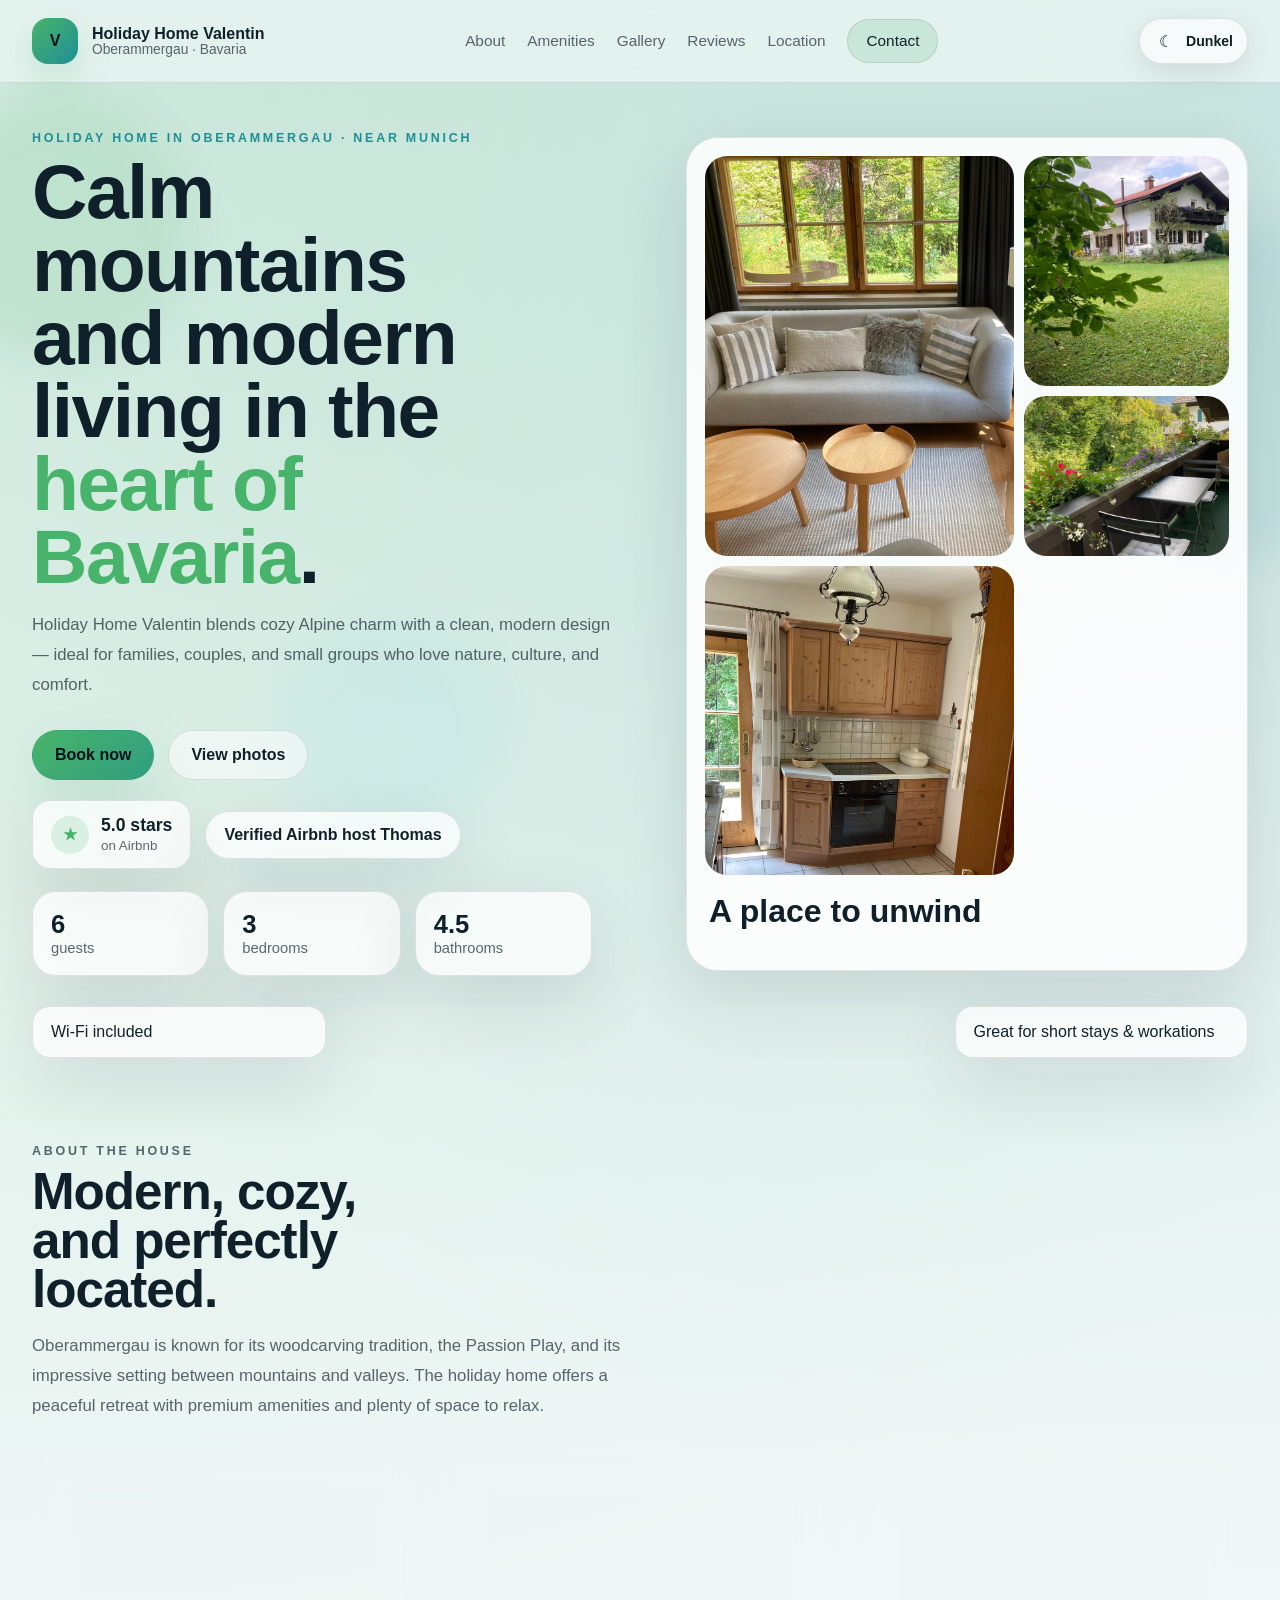
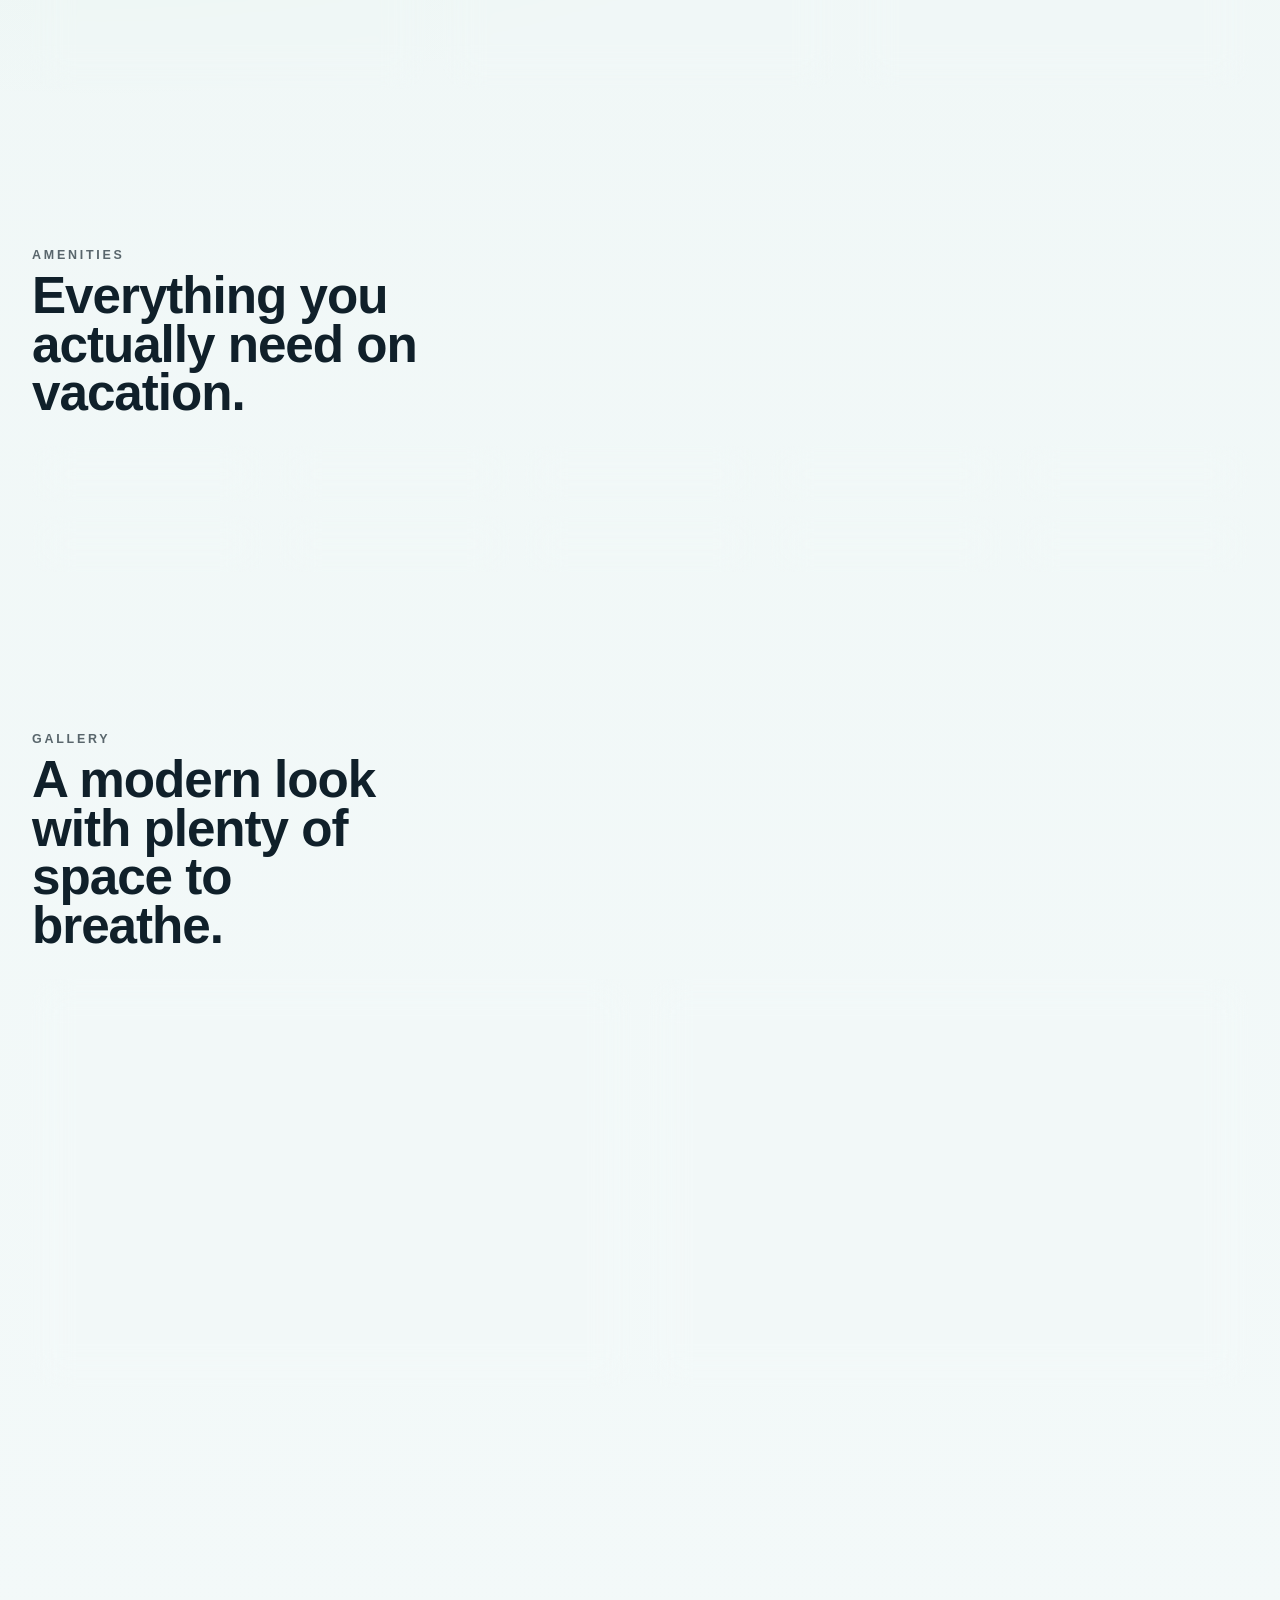
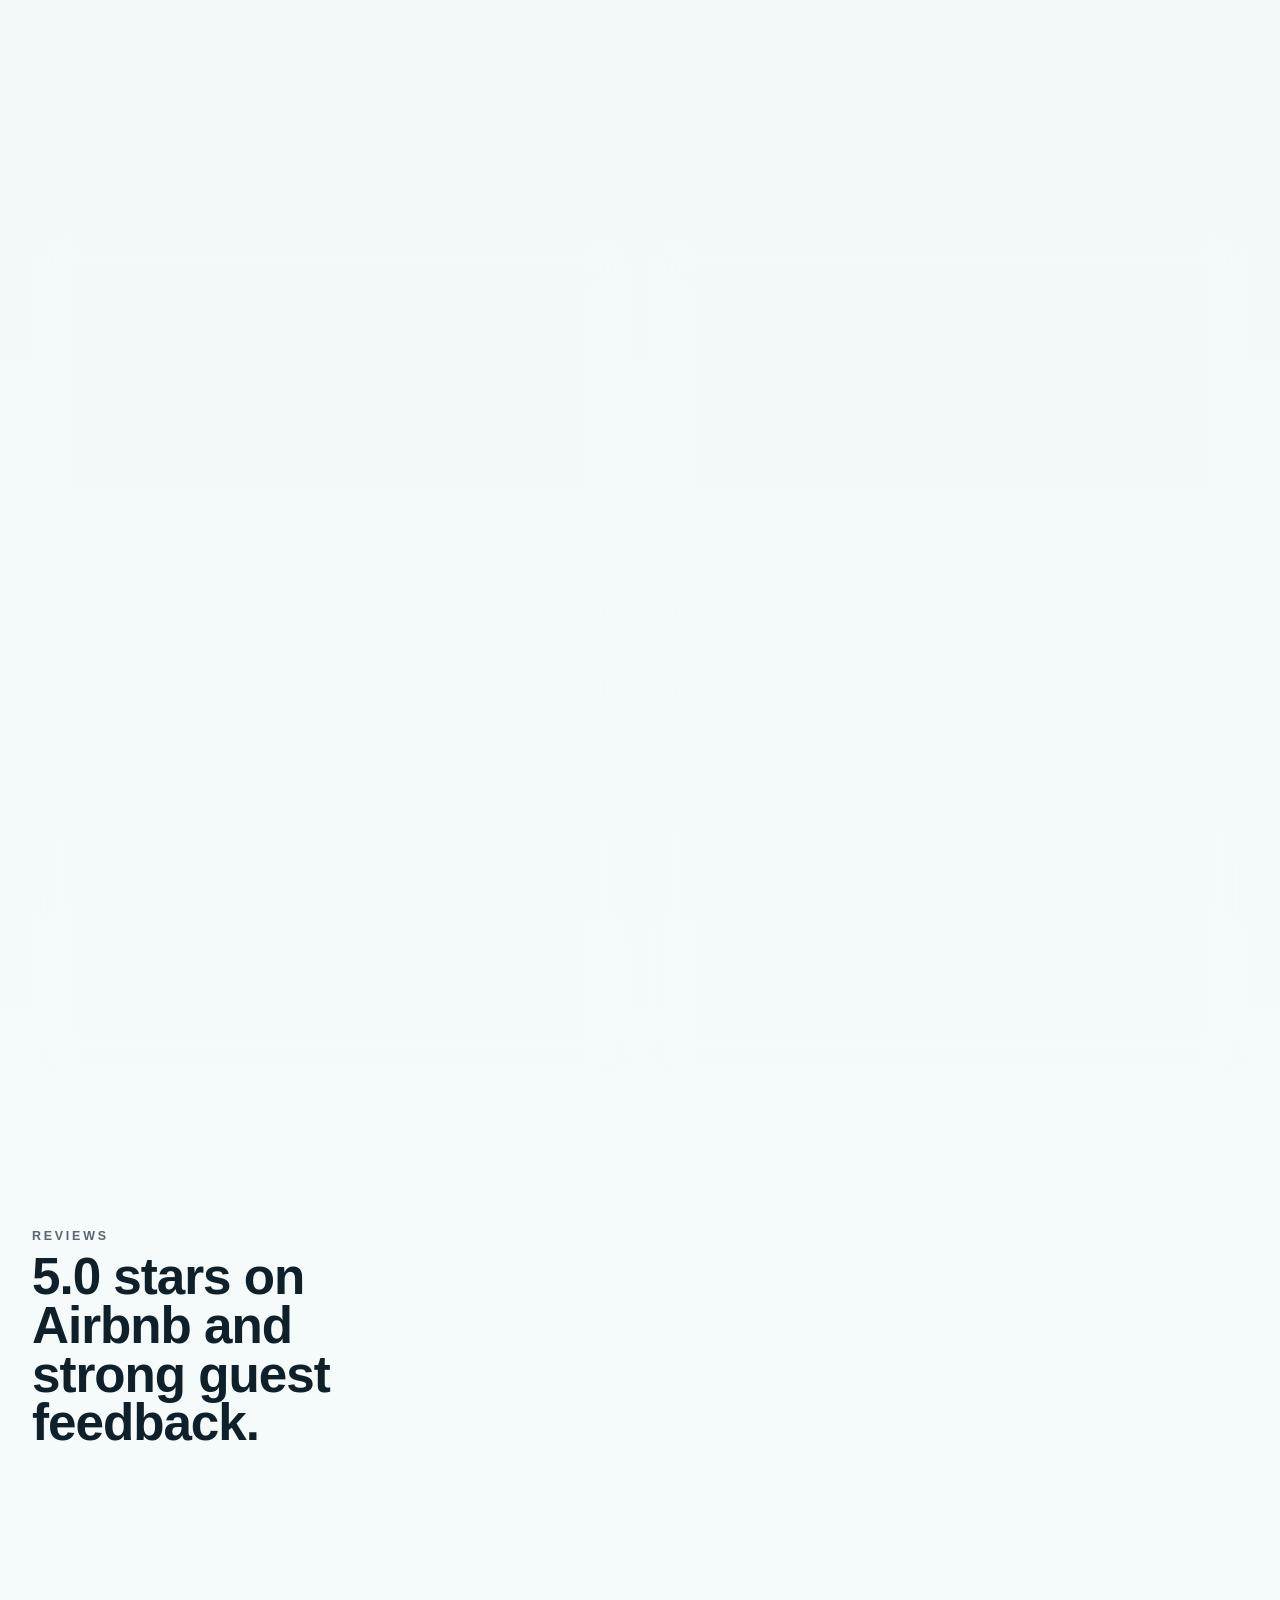
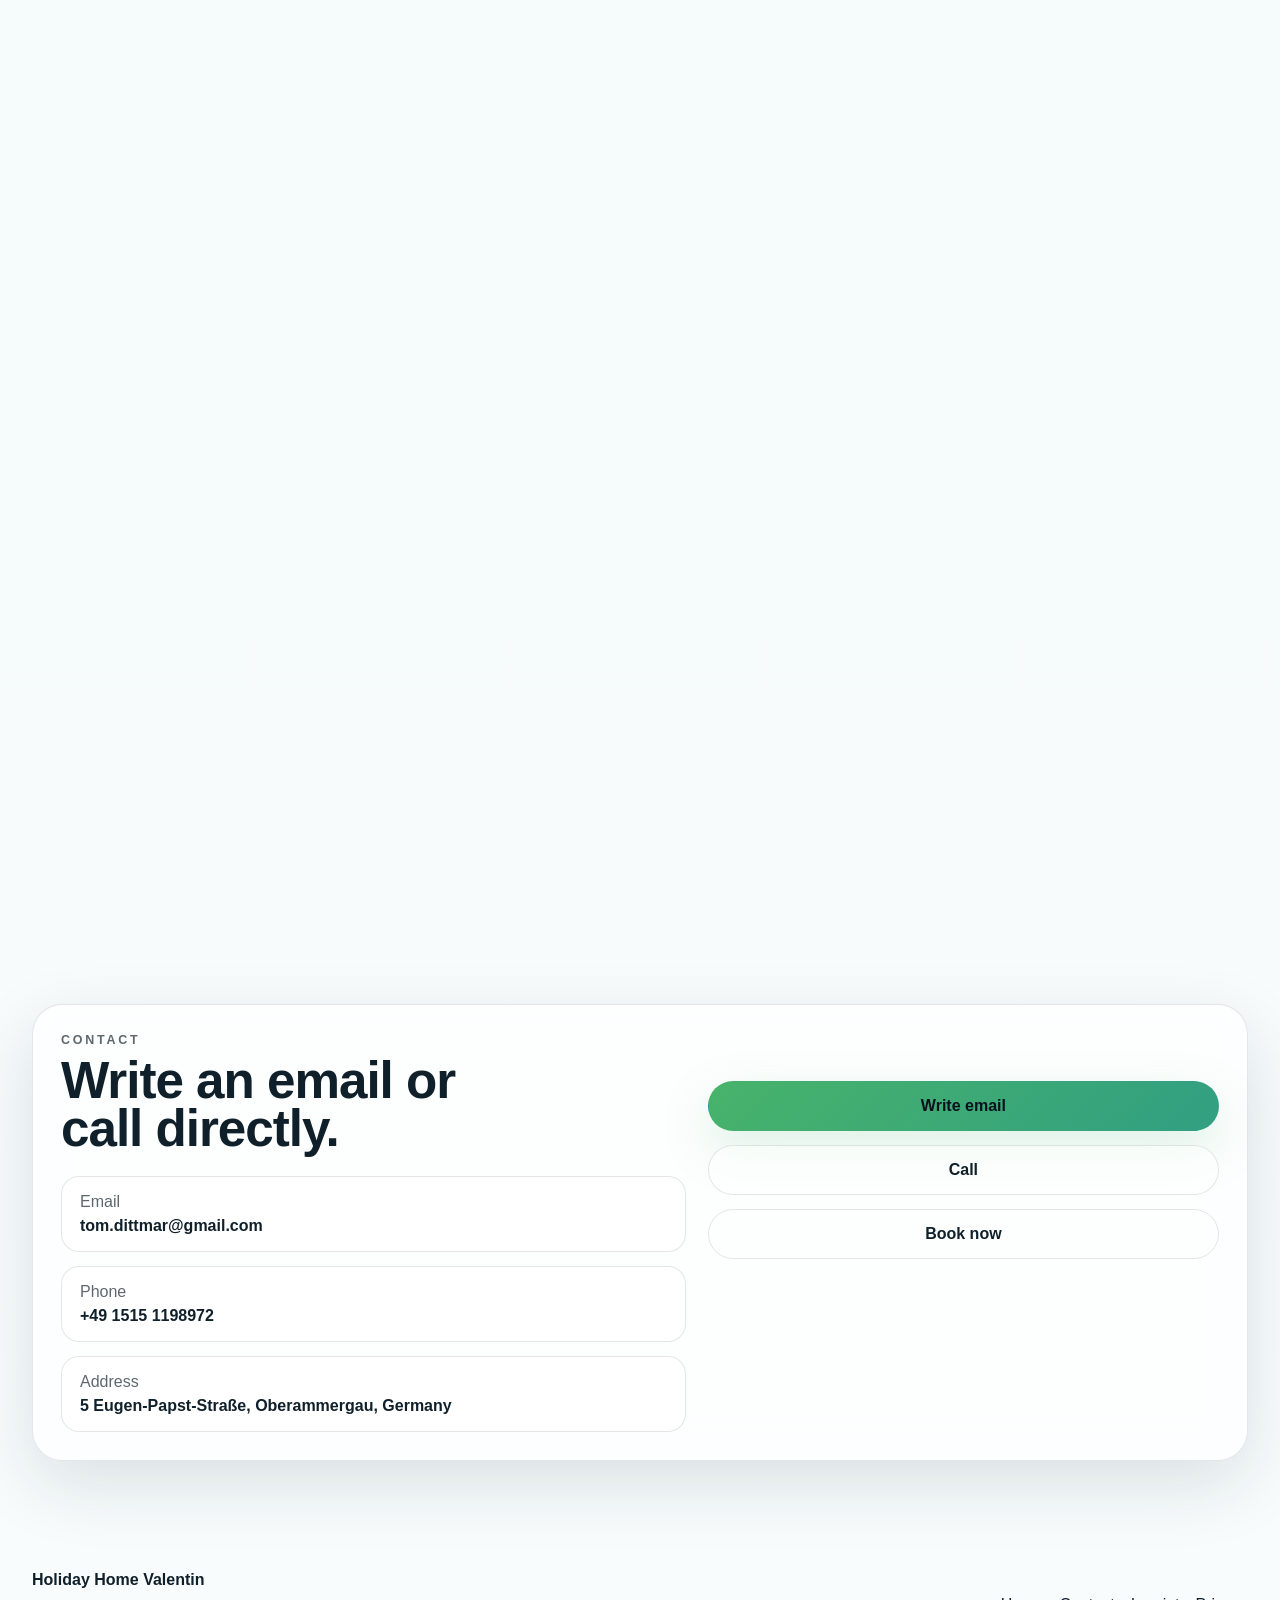
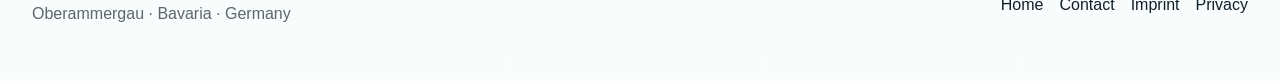
==== commit 8e7c984e: "Update index.html" ====
--- a/index.html
+++ b/index.html
@@ -320,7 +320,7 @@
           <div class="contact-details">
             <div><span data-i18n="contactDetail1Label">E-Mail</span><strong>tom.dittmar@gmail.com</strong></div>
             <div><span data-i18n="contactDetail2Label">Telefon</span><strong>+49 1515 1198972</strong></div>
-            <div><span data-i18n="contactDetail3Label">Adresse</span><strong data-i18n="mapAddress"><a href="https://www.google.de/maps/place/Ferienhaus+Valentin+in+Oberammergau+-+Superior+Villa/@47.5965355,11.0624044,211m/data=!3m1!1e3!4m7!3m6!1s0x479dab0f0d1983f3:0x14904190a734ac11!8m2!3d47.5967293!4d11.0620804!16s%2Fg%2F11z8nn1bxg!17BQ0FF?entry=ttu&g_ep=EgoyMDI2MDcxNS4wIKXMDSoASAFQAw%3D%3D" target="_blank">5 Eugen-Papst-Straße</a>, Oberammergau, Deutschland</strong></div>
+            <div><span data-i18n="contactDetail3Label">Adresse</span><strong data-i18n="mapAddress"><a href="https://www.google.de/maps/place/Ferienhaus+Valentin+in+Oberammergau+-+Superior+Villa/@47.5965355,11.0624044,211m/data=!3m1!1e3!4m7!3m6!1s0x479dab0f0d1983f3:0x14904190a734ac11!8m2!3d47.5967293!4d11.0620804!16s%2Fg%2F11z8nn1bxg!17BQ0FF?entry=ttu&g_ep=EgoyMDI2MDcxNS4wIKXMDSoASAFQAw%3D%3D" target="_blank">Eugen-Papst-Straße 5</a>, Oberammergau, Deutschland</strong></div>
           </div>
         </div>
 
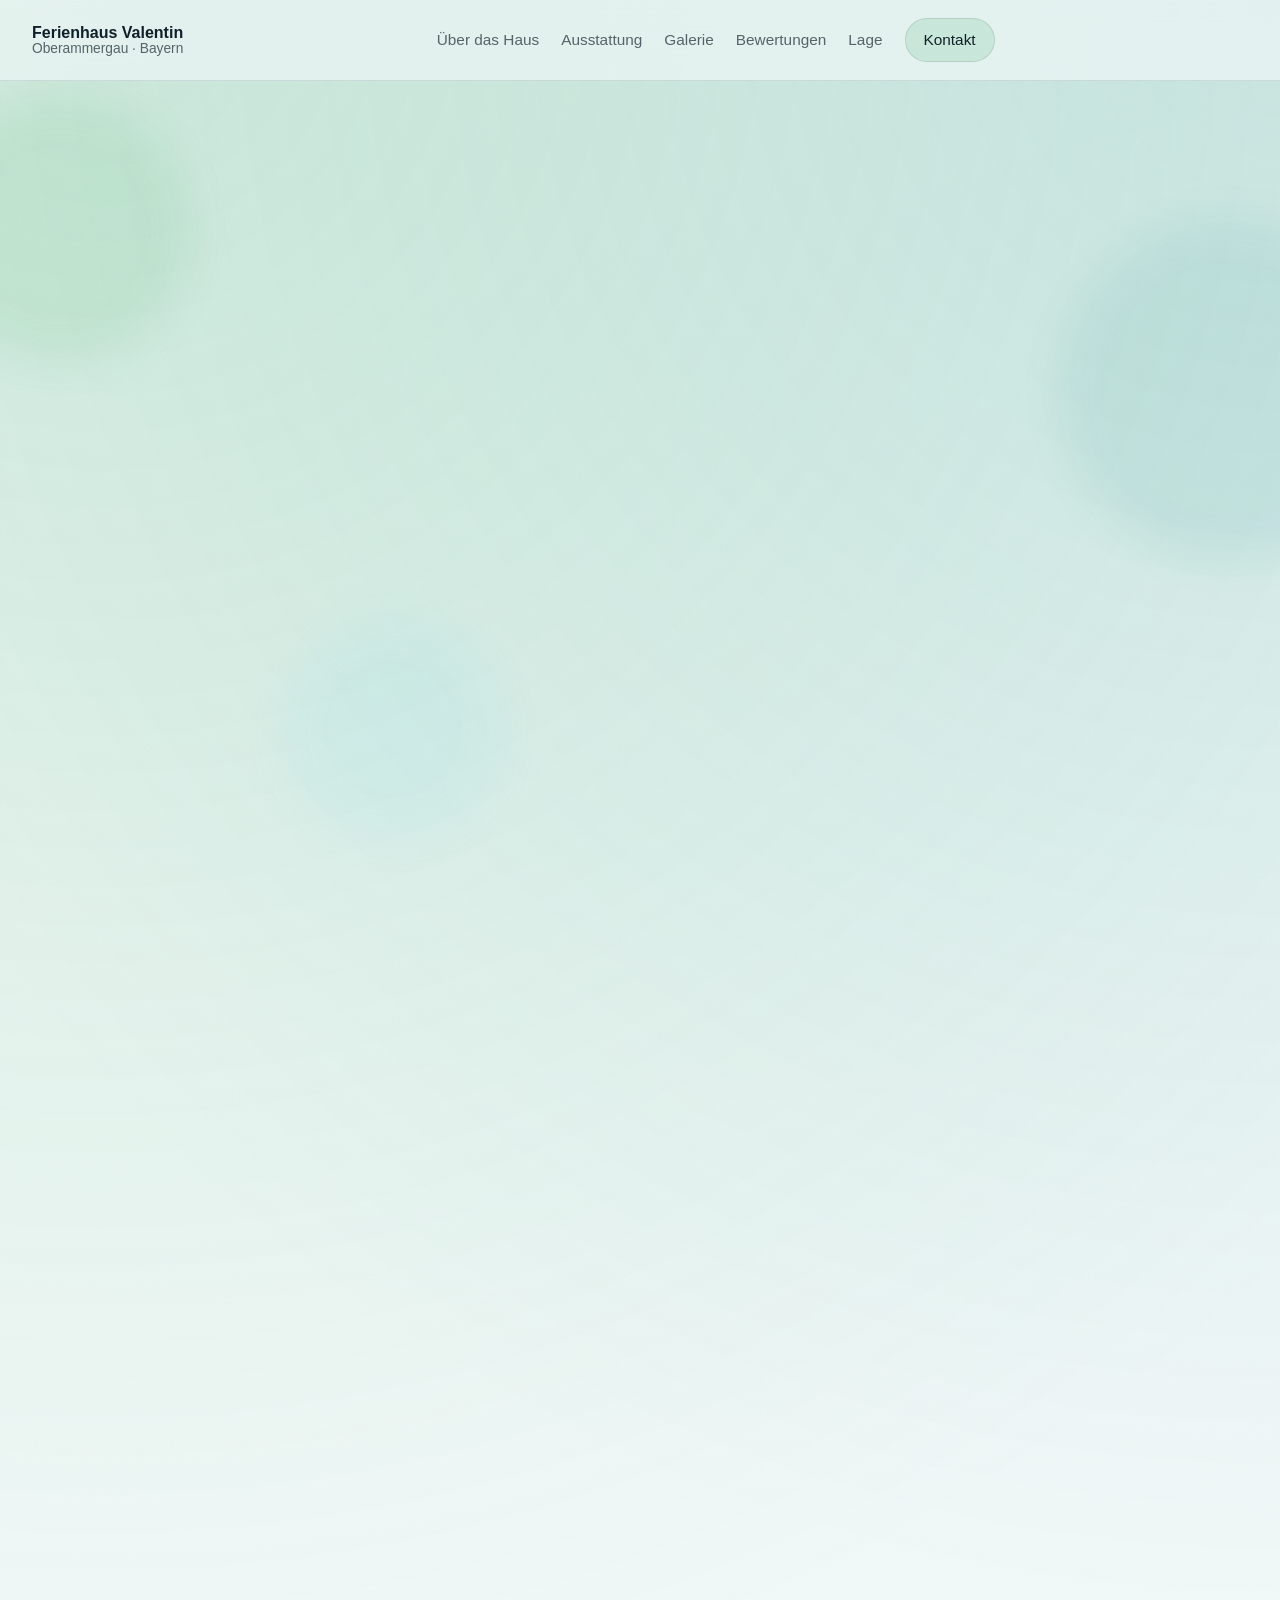
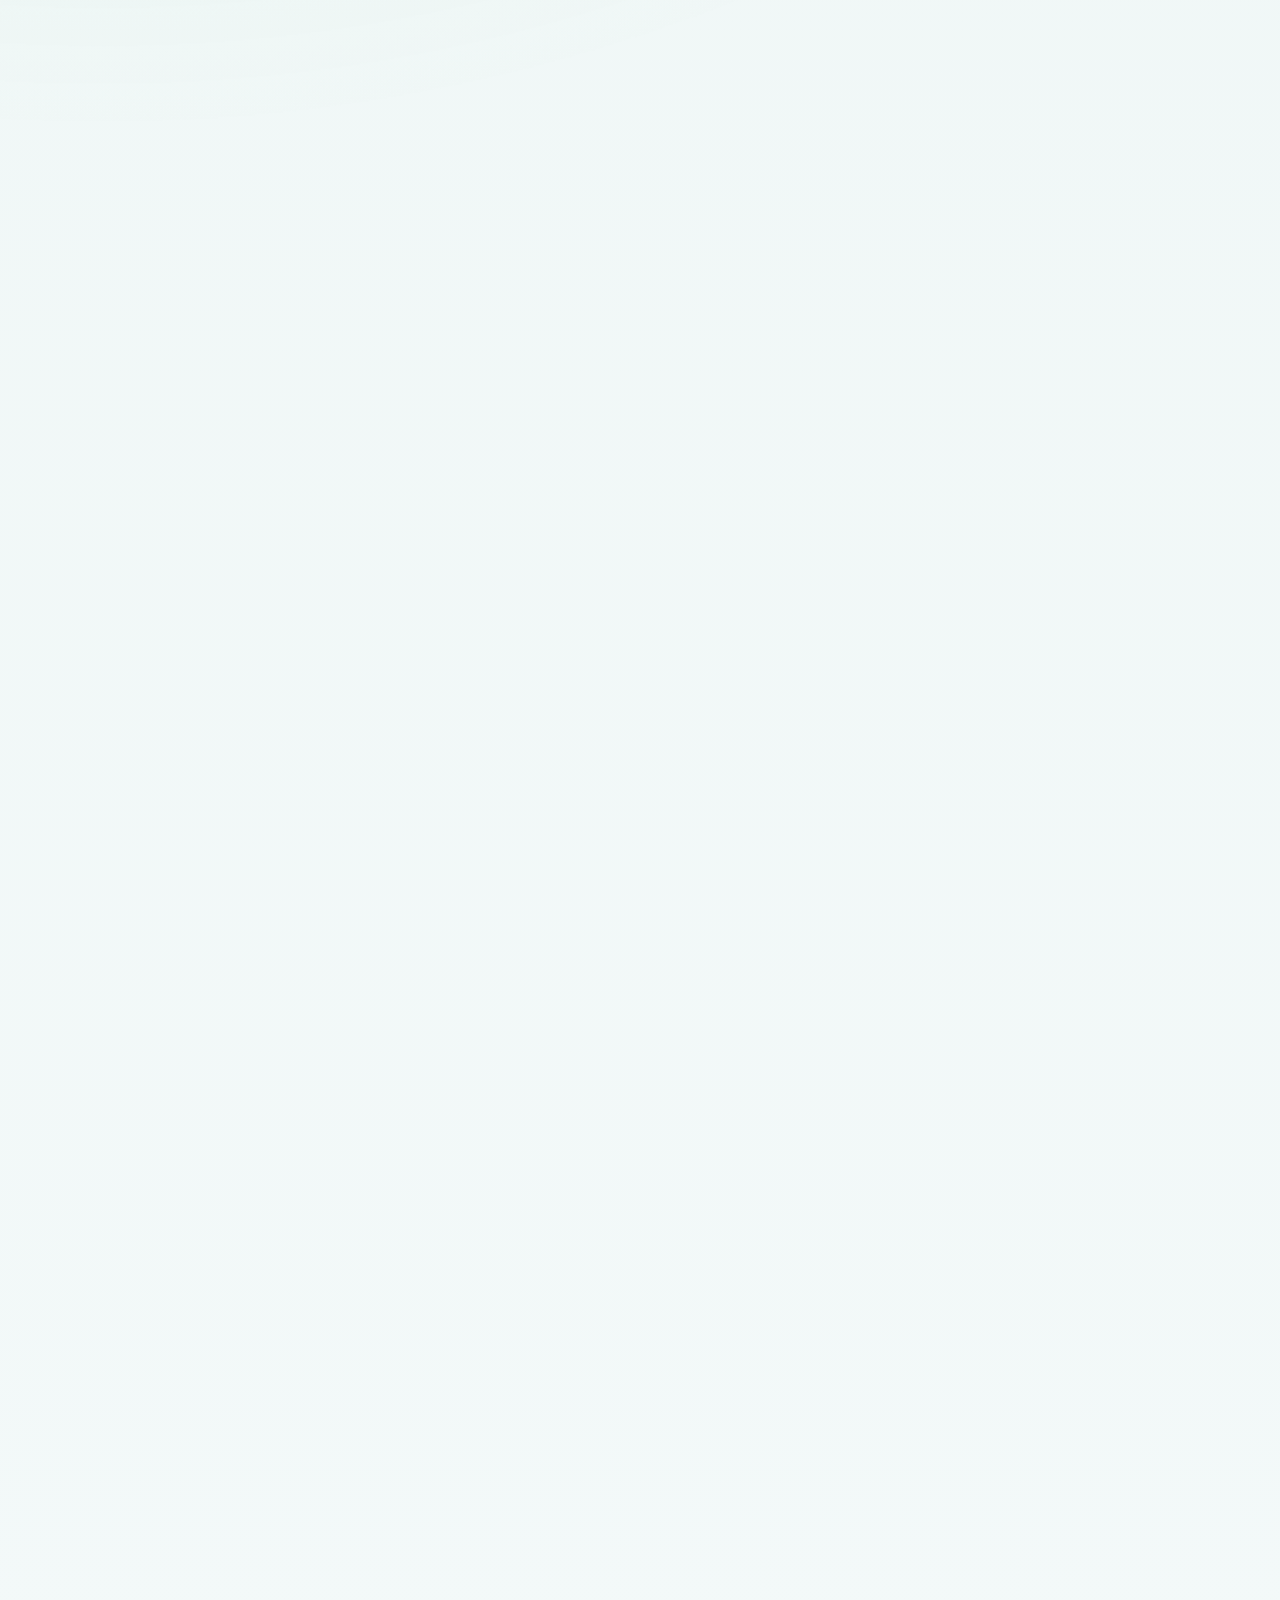
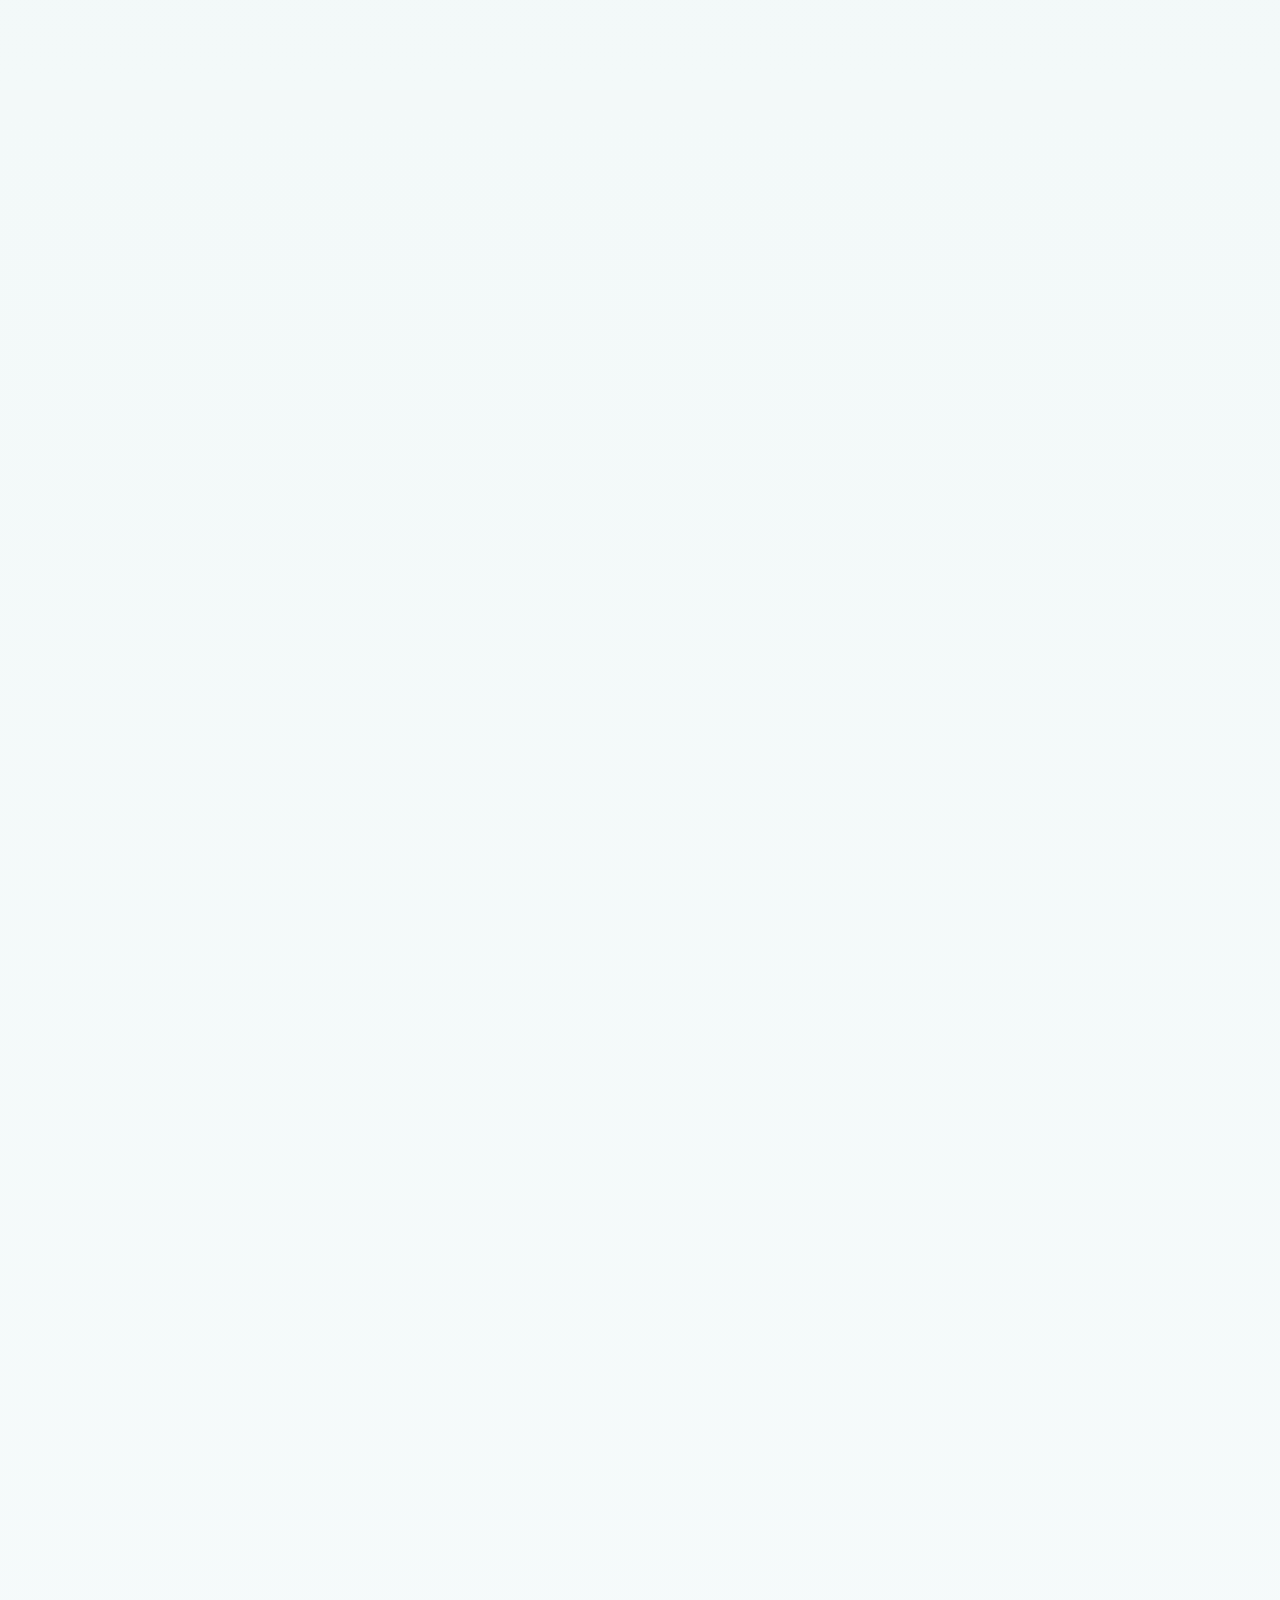
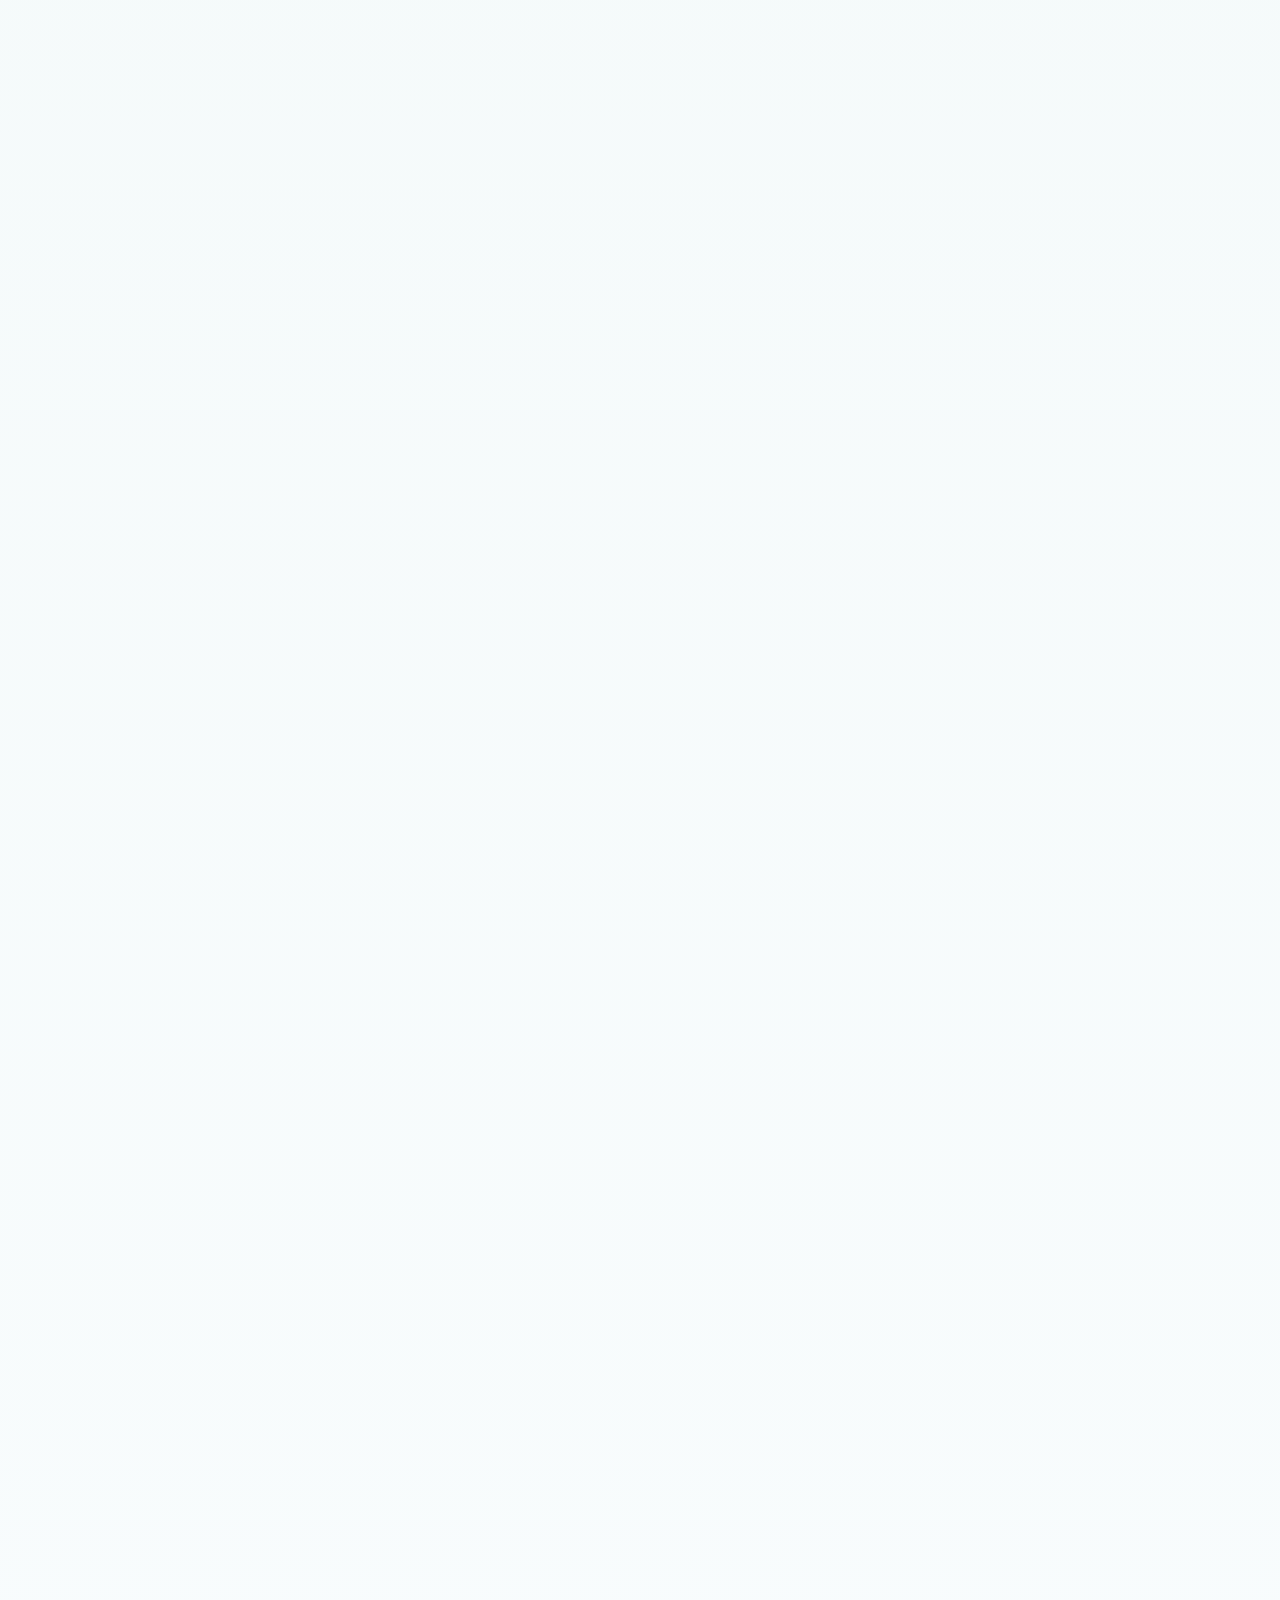
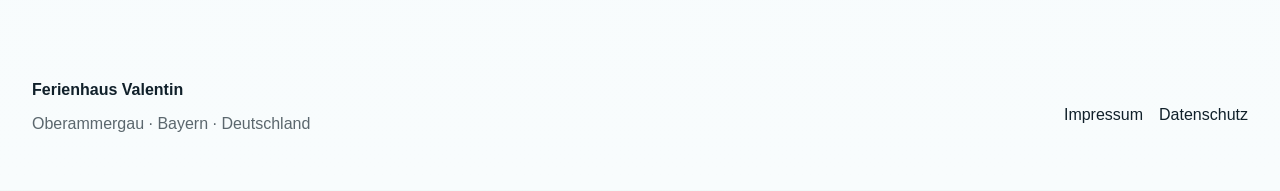
==== commit 4df92719: "Update index.html" ====
--- a/index.html
+++ b/index.html
@@ -18,7 +18,6 @@
 
   <header class="site-header">
     <a class="brand" href="#start" aria-label="Startseite">
-      <span class="brand-mark">V</span>
       <span class="brand-text">
         <strong data-i18n="brand">Ferienhaus Valentin</strong>
         <small data-i18n="brandSub">Oberammergau · Bayern</small>
@@ -34,12 +33,7 @@
       <a href="#kontakt" class="nav-cta" data-i18n="navContact">Kontakt</a>
     </nav>
 
-    <div class="header-controls">
-      <button class="theme-toggle" type="button" aria-label="Helles Design aktivieren" aria-pressed="false" title="Design wechseln">
-        <span class="theme-icon" aria-hidden="true">☀</span>
-        <span class="theme-label">Hell</span>
-      </button>
-      <button class="menu-button" type="button" aria-label="Menü öffnen" aria-expanded="false" aria-controls="mobileNav">
+    <div class="header-controls">      <button class="menu-button" type="button" aria-label="Menü öffnen" aria-expanded="false" aria-controls="mobileNav">
         <span></span><span></span><span></span>
       </button>
     </div>
@@ -58,9 +52,9 @@
     <section class="hero section-wrap">
       <div class="hero-copy reveal">
         <p class="eyebrow" data-i18n="heroEyebrow">Ferienhaus in Oberammergau</p>
-        <h1 data-i18n="heroTitle">Ruhe, Berge und modernes Wohnen im <span>Herzen Bayerns</span>.</h1>
+        <h1 data-i18n="heroTitle">Bayerische Auszeit zwischen <span>Bergen und Ruhe</span>.</h1>
         <p class="lead" data-i18n="heroText">
-          Das Ferienhaus Valentin verbindet gemütlichen Alpencharme mit einem klaren, modernen Design – ideal für Familien, Paare und kleine Gruppen, die Natur, Kultur und Komfort lieben.
+          Das Ferienhaus Valentin verbindet gemütlichen Alpencharme mit klaren Linien und viel Komfort – ideal für Familien, Paare und kleine Gruppen, die Natur, Kultur und Erholung lieben.
         </p>
 
         <div class="hero-actions">
@@ -130,7 +124,7 @@
     <section id="ueber" class="content-section section-wrap">
       <div class="section-head reveal">
         <p class="eyebrow" data-i18n="aboutEyebrow">Über das Ferienhaus</p>
-        <h2 data-i18n="aboutTitle">Modern, gemütlich und perfekt gelegen.</h2>
+        <h2 data-i18n="aboutTitle">Stilvoll wohnen, entspannt ankommen.</h2>
         <p class="lead" data-i18n="aboutText">
           Oberammergau ist bekannt für seine Holzschnitzkunst, die Passion und die beeindruckende Lage zwischen Bergen und Tälern. Das Ferienhaus bietet einen ruhigen Rückzugsort mit hochwertiger Ausstattung und viel Platz zum Wohlfühlen.
         </p>
@@ -165,7 +159,7 @@
         <div class="amenity reveal" data-i18n="amenity1">Kostenloses WLAN</div>
         <div class="amenity reveal" data-i18n="amenity2">Voll ausgestattete Küche</div>
         <div class="amenity reveal" data-i18n="amenity3">3 Schlafzimmer</div>
-        <div class="amenity reveal" data-i18n="amenity4">4,5 moderne Bäder</div>
+        <div class="amenity reveal" data-i18n="amenity4">4,5 hochwertig ausgestattete Bäder</div>
         <div class="amenity reveal" data-i18n="amenity5">Terrasse mit Sitzbereich</div>
         <div class="amenity reveal" data-i18n="amenity6">Parkplatz am Haus</div>
         <div class="amenity reveal" data-i18n="amenity7">Waschmaschine</div>
@@ -178,7 +172,7 @@
     <section id="galerie" class="content-section section-wrap">
       <div class="section-head reveal">
         <p class="eyebrow" data-i18n="galleryEyebrow">Galerie</p>
-        <h2 data-i18n="galleryTitle">Ein moderner Look mit viel Raum zum Durchatmen.</h2>
+        <h2 data-i18n="galleryTitle">Viel Raum zum Ankommen und Durchatmen.</h2>
       </div>
 
       <div class="gallery-grid">
@@ -194,7 +188,7 @@
           <img src="images/Küche1.jpeg" alt="Küche" />
           <figcaption>
             <h3 data-i18n="gallery2Title">Küche</h3>
-            <p data-i18n="gallery2Text">Modern ausgestattet für Frühstück, Lunch und Dinner.</p>
+            <p data-i18n="gallery2Text">Hochwertig ausgestattet für Frühstück, Lunch und Dinner.</p>
           </figcaption>
         </figure>
 
@@ -226,7 +220,7 @@
           <img src="images/Bad.jpeg" alt="Badezimmer" />
           <figcaption>
             <h3 data-i18n="gallery6Title">Badezimmer</h3>
-            <p data-i18n="gallery6Text">Klar, modern und angenehm ruhig gestaltet.</p>
+            <p data-i18n="gallery6Text">Klar gestaltet und angenehm ruhig.</p>
           </figcaption>
         </figure>
 
@@ -242,7 +236,7 @@
           <img src="images/Wohnzimmer3.jpeg" alt="Lounge" />
           <figcaption>
             <h3 data-i18n="gallery8Title">Lounge</h3>
-            <p data-i18n="gallery8Text">Weiches Licht, viel Platz und ein moderner Look.</p>
+            <p data-i18n="gallery8Text">Weiches Licht, viel Platz und eine zeitgemäße Atmosphäre.</p>
           </figcaption>
         </figure>
       </div>
@@ -339,10 +333,8 @@
       <p data-i18n="footerLocation">Oberammergau · Bayern · Deutschland</p>
     </div>
     <div class="footer-links">
-      <a href="#start" data-i18n="footerStart">Start</a>
-      <a href="#kontakt" data-i18n="footerContact">Kontakt</a>
-      <a href="#" data-i18n="footerImprint">Impressum</a>
-      <a href="#" data-i18n="footerPrivacy">Datenschutz</a>
+      <a href="info.html#Impressum" data-i18n="footerImprint">Impressum</a>
+      <a href="info.html#Datenschutz" data-i18n="footerPrivacy">Datenschutz</a>
     </div>
   </footer>
 
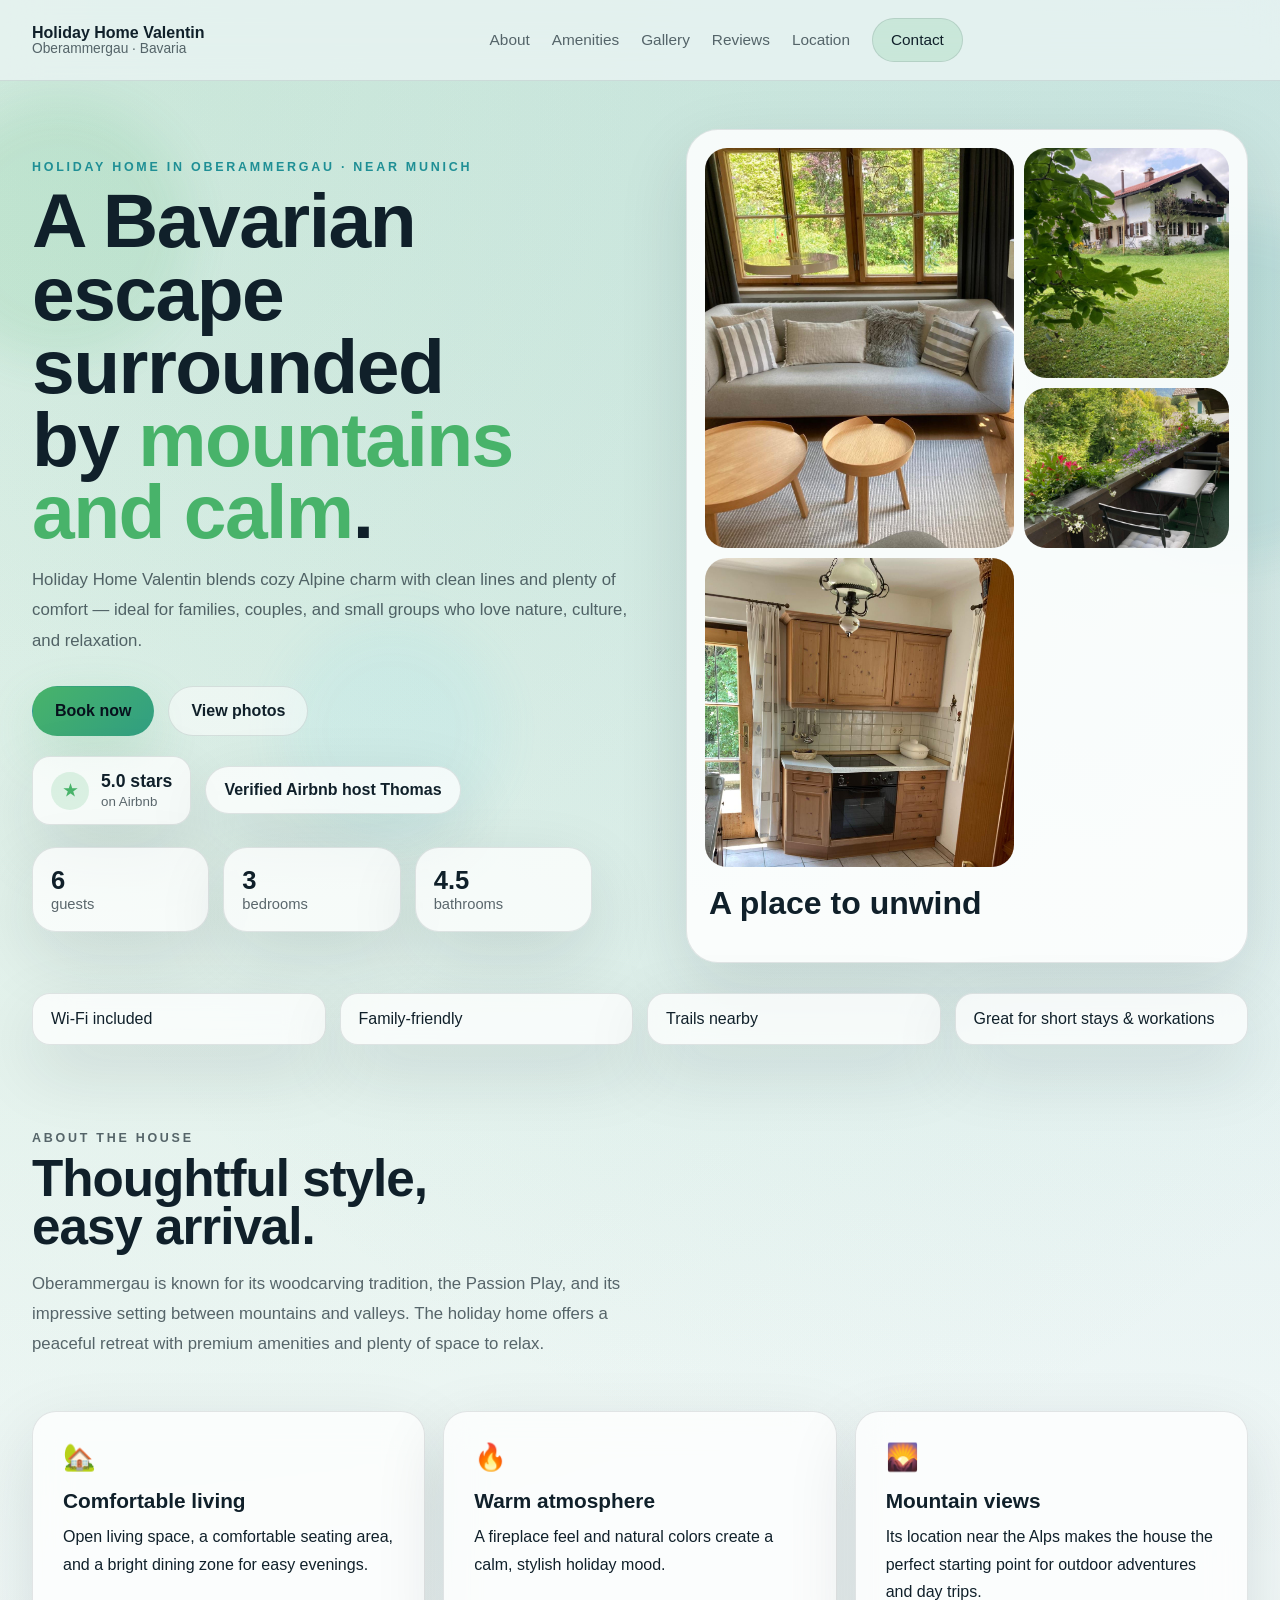
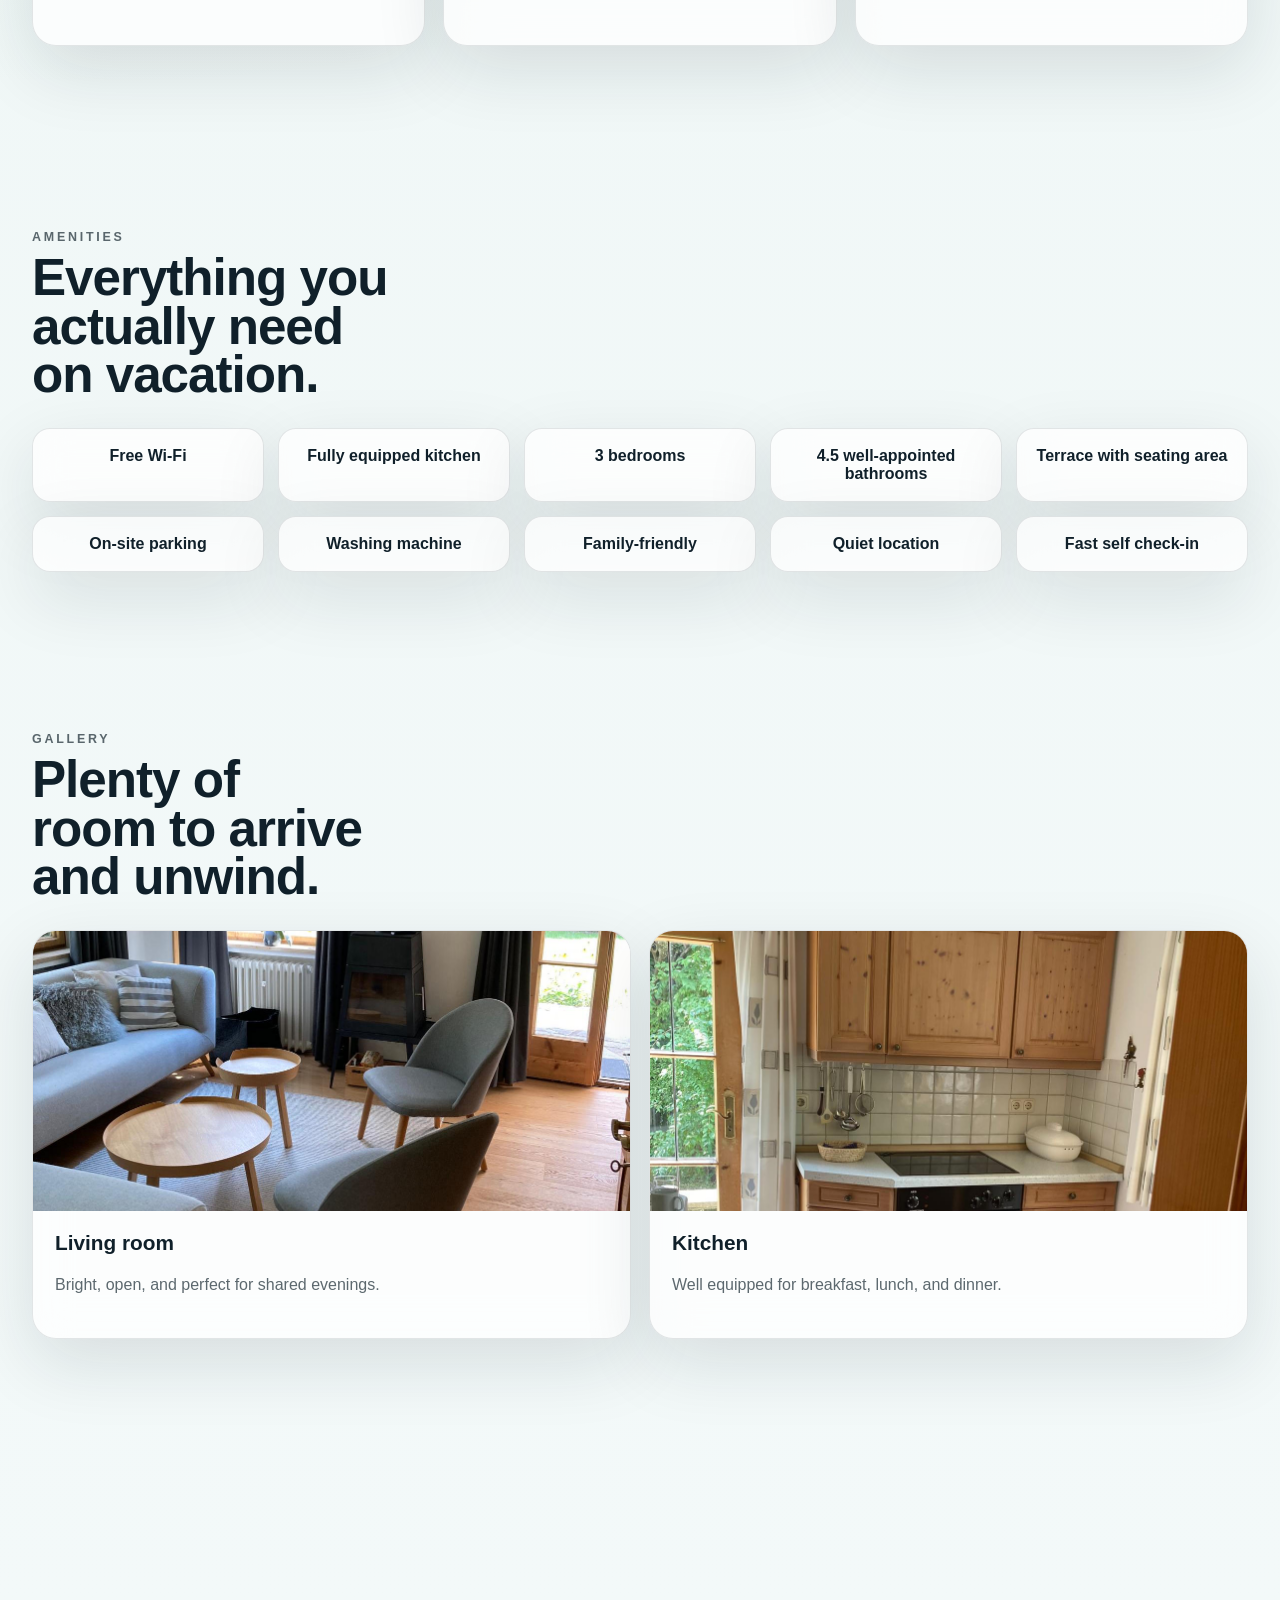
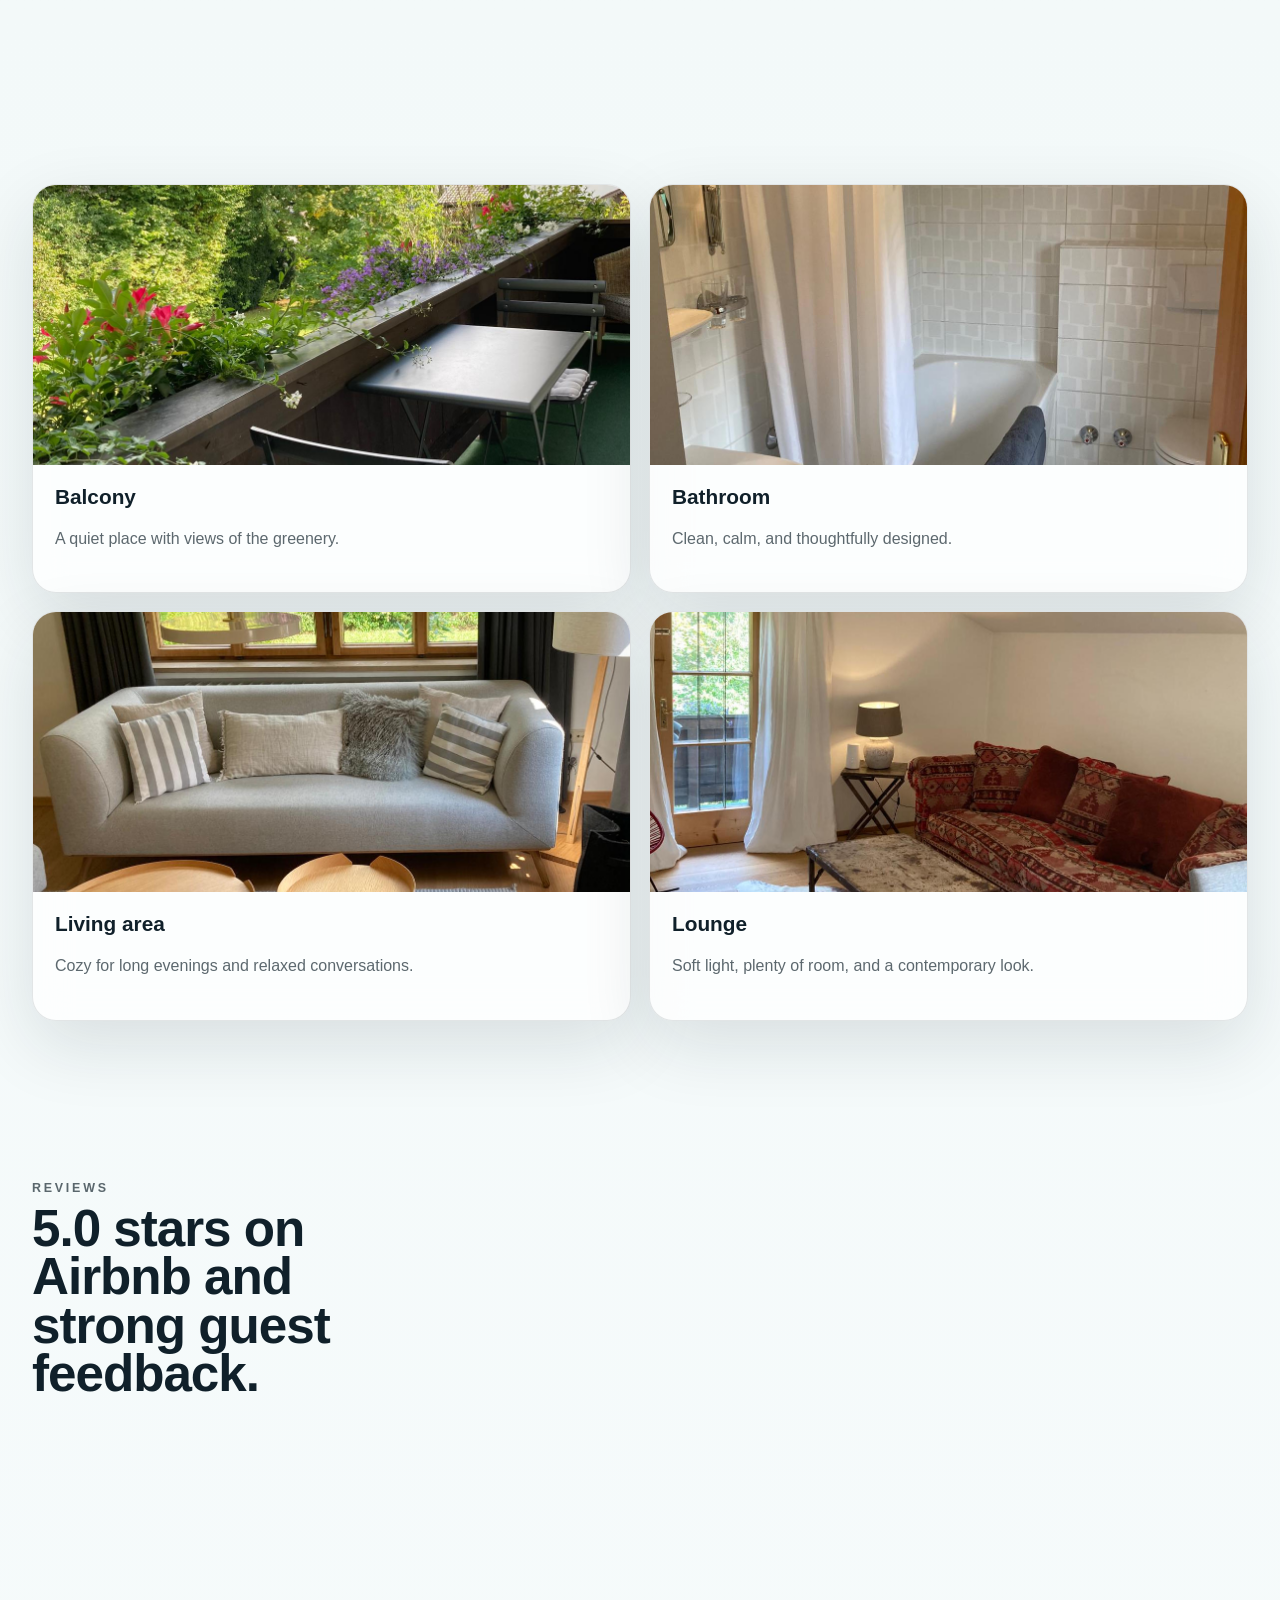
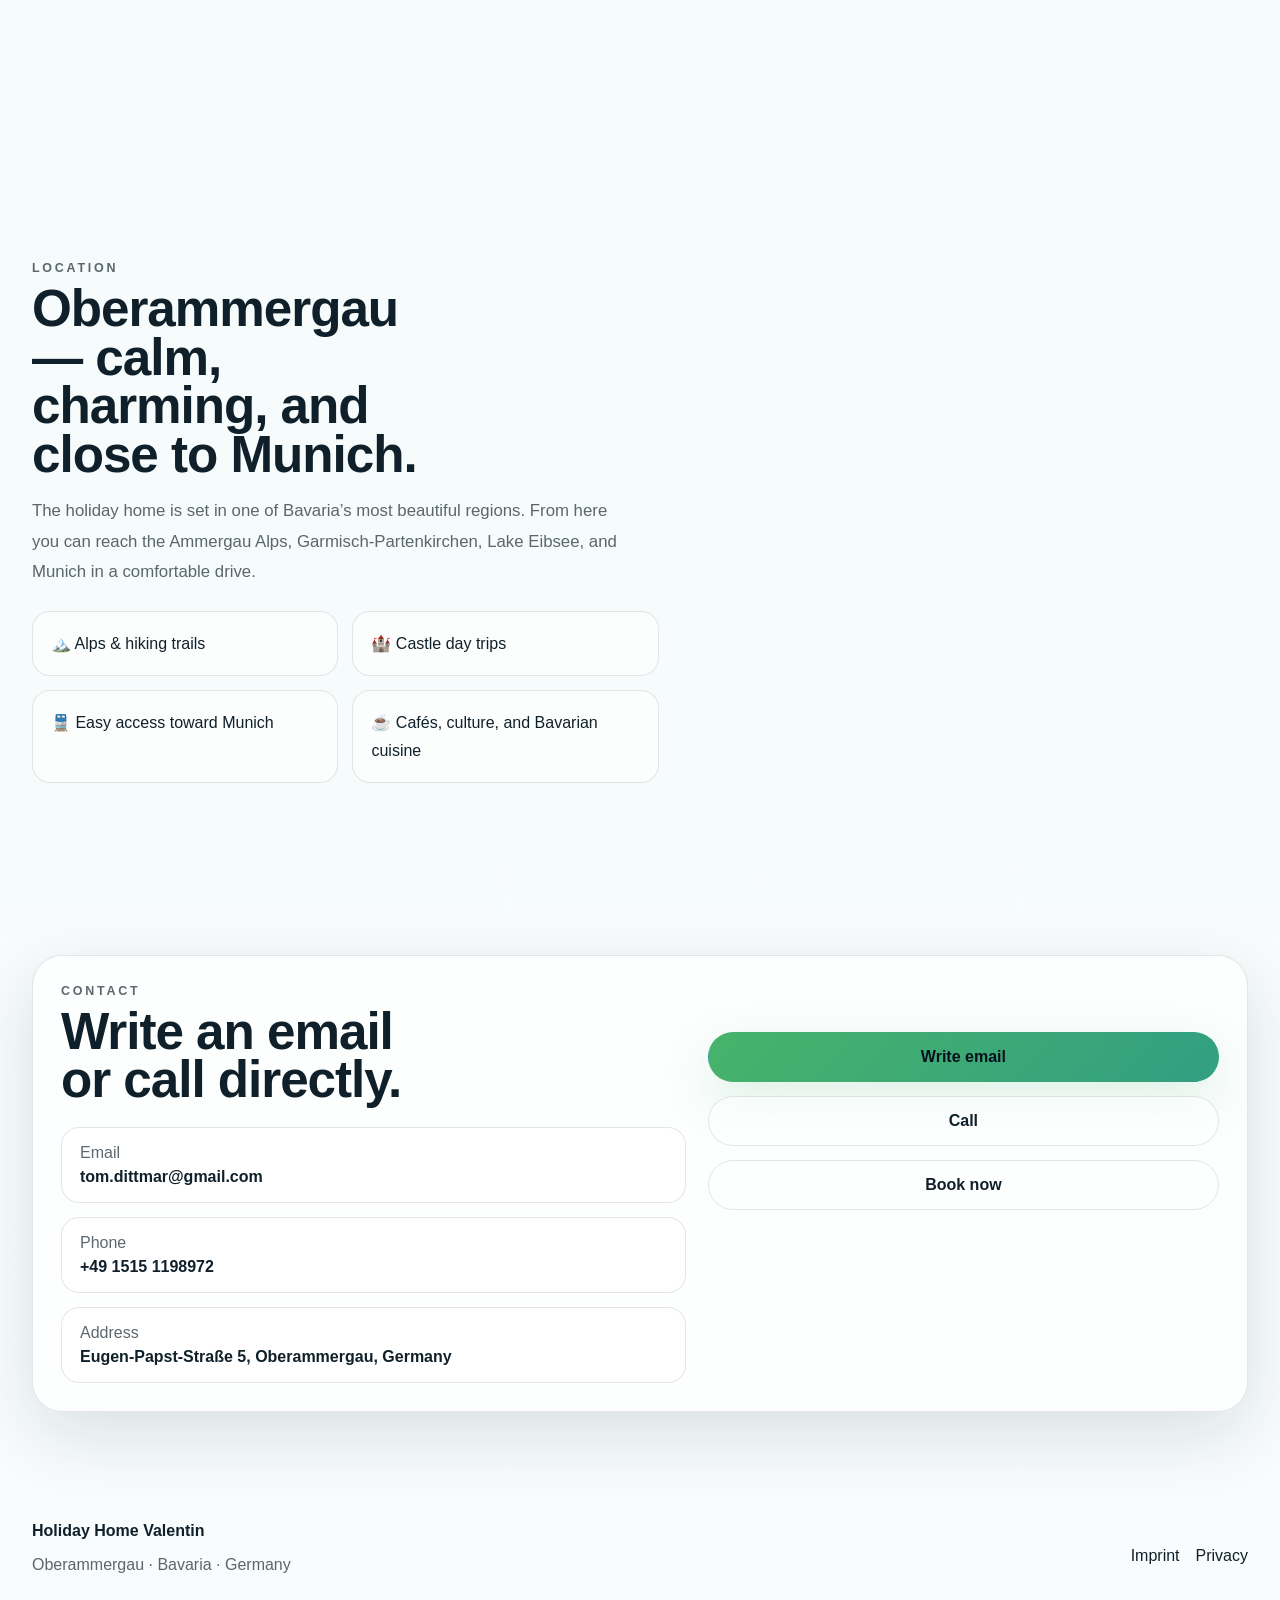
==== commit f596c344: "Update index.html" ====
--- a/index.html
+++ b/index.html
@@ -4,6 +4,7 @@
   <meta charset="UTF-8" />
   <meta name="viewport" content="width=device-width, initial-scale=1.0, viewport-fit=cover" />
   <title>Ferienhaus Valentin | Oberammergau bei München</title>
+  <link rel="icon" type="image/png" href="favicon.png">
   <meta name="description" content="Ferienhaus in Oberammergau bei München mit Bergblick, Terrasse, 5,0 Airbnb-Sterne, Buchungslink, Bewertungen und direktem Kontakt." />
   <meta name="color-scheme" content="dark light" />
   <link rel="preconnect" href="https://fonts.googleapis.com">
--- a/css/style.css
+++ b/css/style.css
@@ -146,38 +146,7 @@
   gap: 10px;
 }
 
-.theme-toggle {
-  display: inline-flex;
-  align-items: center;
-  gap: 8px;
-  min-height: 46px;
-  padding: 0 14px;
-  border: 1px solid var(--line);
-  border-radius: 999px;
-  background: color-mix(in srgb, var(--surface) 82%, transparent);
-  color: var(--text);
-  cursor: pointer;
-  box-shadow: 0 8px 28px color-mix(in srgb, #000 10%, transparent);
-  backdrop-filter: blur(18px);
-  transition: transform .25s ease, background .3s ease, border-color .3s ease, box-shadow .3s ease;
-}
-.theme-toggle:hover {
-  transform: translateY(-2px);
-  border-color: color-mix(in srgb, var(--accent) 50%, var(--line));
-  box-shadow: 0 12px 34px color-mix(in srgb, var(--accent) 14%, transparent);
-}
-.theme-icon {
-  display: grid;
-  place-items: center;
-  width: 24px;
-  height: 24px;
-  font-size: 1rem;
-  transition: transform .5s cubic-bezier(.2,.8,.2,1);
-}
-.theme-toggle:hover .theme-icon { transform: rotate(18deg) scale(1.12); }
-.theme-label { font-size: .88rem; font-weight: 700; }
-
-.brand {
+.theme-toggle:hover .brand {
   display: inline-flex;
   align-items: center;
   gap: 14px;
@@ -811,13 +780,6 @@
   .desktop-nav {
     display: none;
   }
-
-  .theme-toggle {
-    min-height: 44px;
-    padding: 0 12px;
-  }
-
-  .theme-label { display: none; }
 
   .menu-button {
     display: inline-block;
@@ -937,7 +899,6 @@
   }
 }
 
-/* Enhanced motion & polish */
 body {
   transition: background .45s ease, color .35s ease;
 }
@@ -1036,3 +997,56 @@
     scroll-behavior: auto !important;
   }
 }
+
+.info-page {
+  padding-top: 54px;
+  padding-bottom: 80px;
+}
+.info-page .section-head h1 {
+  max-width: 18ch;
+  margin: 10px 0 14px;
+  font-family: "Cormorant Garamond", serif;
+  font-size: clamp(2.6rem, 6vw, 5rem);
+  line-height: 0.98;
+  letter-spacing: -0.02em;
+}
+.info-nav {
+  display: flex;
+  flex-wrap: wrap;
+  gap: 12px;
+  margin: 28px 0 36px;
+}
+.info-card {
+  padding: 30px;
+  margin: 24px 0;
+  border: 1px solid var(--line);
+  border-radius: var(--radius-lg);
+  background: var(--surface);
+  box-shadow: var(--shadow);
+  backdrop-filter: blur(18px);
+}
+.info-card h2 {
+  margin: 6px 0 18px;
+  font-family: "Cormorant Garamond", serif;
+  font-size: clamp(2rem, 4vw, 3.2rem);
+  line-height: 1;
+}
+.info-card p {
+  margin: 10px 0;
+  line-height: 1.7;
+}
+.info-back {
+  margin-top: 32px;
+}
+@media (max-width: 640px) {
+  .info-page { padding-top: 30px; }
+  .info-card { padding: 22px; }
+  .info-page .section-head h1 { max-width: 12ch; }
+}
+
+.hero-copy h1,
+.section-head h2,
+.location-copy h2,
+.contact-copy h2 {
+  text-wrap: balance;
+}
